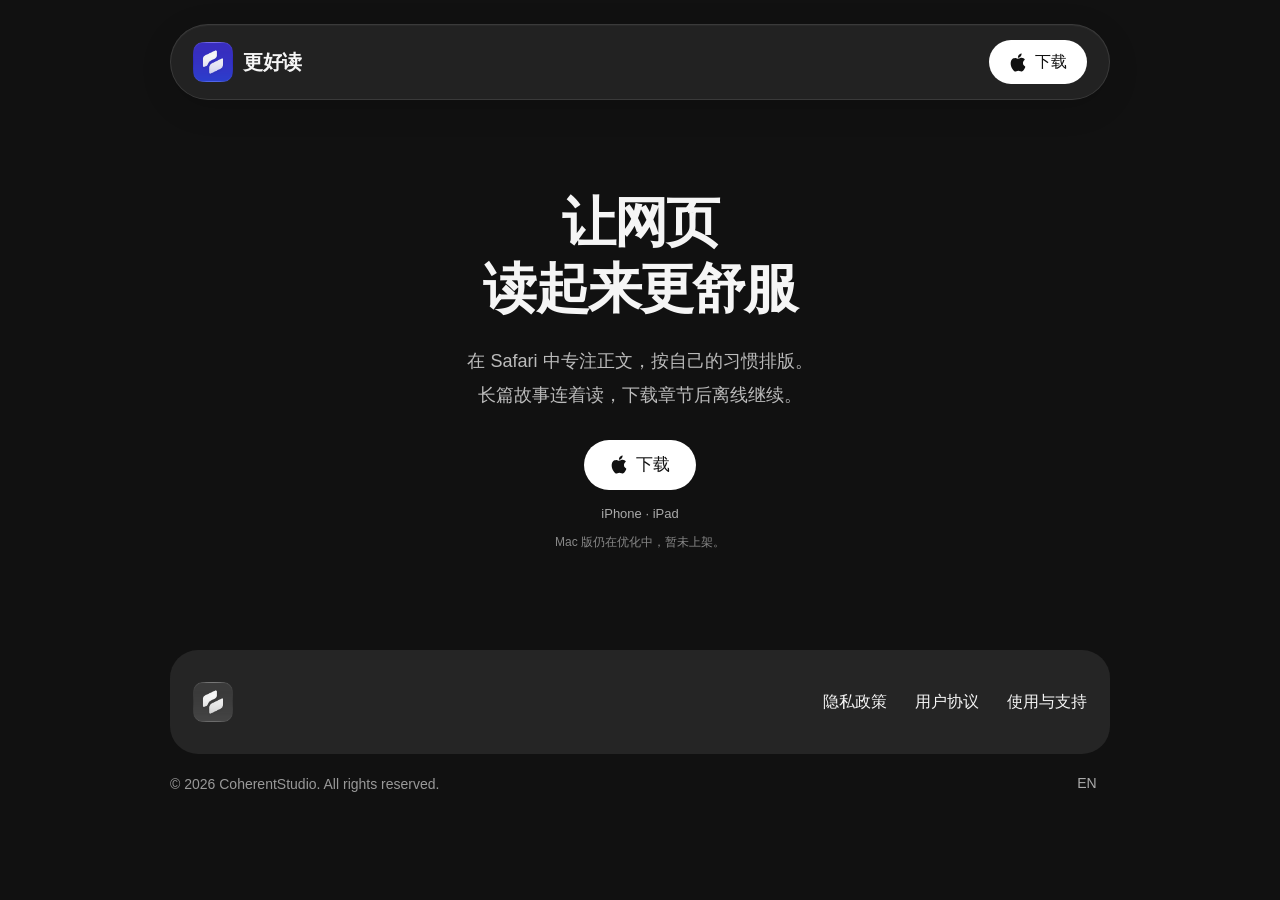
==== index.html @ 72ed2144 "Use Safari-verified purple-4 favicon without white backing" ====
<!doctype html>
<html lang="zh-CN" data-language="zh" data-title-zh="更好读 — 浏览器阅读扩展" data-title-en="Parse — Browser Reading Extension">
<head>
<meta charset="UTF-8">
<meta name="viewport" content="width=device-width, initial-scale=1, viewport-fit=cover">
<meta name="apple-itunes-app" content="app-id=6821259436">


<meta name="theme-color" content="#111111">
<meta name="color-scheme" content="dark">
<title>更好读 — 浏览器阅读扩展</title>
<meta name="description" content="让网页，读起来更舒服。在 Safari 中专注正文，自由调整字体、行距与主题，连续阅读长篇故事，下载章节后离线继续。">
<meta property="og:title" content="更好读 — 浏览器阅读扩展">
<meta property="og:description" content="让网页，读起来更舒服。现已在 App Store 上线。">
<meta property="og:type" content="website">
<meta property="og:url" content="https://horrysnake.github.io/readable/">


<link rel="stylesheet" href="style.css?v=20261019-4">
<script src="language.js?v=20261019-4" defer></script>
<link rel="icon" type="image/png" sizes="48x48" href="favicon-purple4.png">
</head>
<body class="landing">
<header class="capsule-header"><a class="brand" href="index.html"><img src="parse-icon.png" width="48" height="48" alt=""><span lang="zh">更好读</span><span lang="en">Parse</span></a><a class="download-link" href="https://apps.apple.com/us/app/%E6%9B%B4%E5%A5%BD%E8%AF%BB-%E6%B5%8F%E8%A7%88%E5%99%A8%E9%98%85%E8%AF%BB%E6%89%A9%E5%B1%95/id6821259436?l=zh-Hans-CN"><svg class="apple-mark" xmlns="http://www.w3.org/2000/svg" viewBox="0 0 16 16" fill="currentColor" aria-hidden="true" focusable="false"><path d="M11.182.008C11.148-.03 9.923.023 8.857 1.18c-1.066 1.156-.902 2.482-.878 2.516s1.52.087 2.475-1.258.762-2.391.728-2.43m3.314 11.733c-.048-.096-2.325-1.234-2.113-3.422s1.675-2.789 1.698-2.854-.597-.79-1.254-1.157a3.7 3.7 0 0 0-1.563-.434c-.108-.003-.483-.095-1.254.116-.508.139-1.653.589-1.968.607-.316.018-1.256-.522-2.267-.665-.647-.125-1.333.131-1.824.328-.49.196-1.422.754-2.074 2.237-.652 1.482-.311 3.83-.067 4.56s.625 1.924 1.273 2.796c.576.984 1.34 1.667 1.659 1.899s1.219.386 1.843.067c.502-.308 1.408-.485 1.766-.472.357.013 1.061.154 1.782.539.571.197 1.111.115 1.652-.105.541-.221 1.324-1.059 2.238-2.758q.52-1.185.473-1.282"/></svg><span lang="zh">下载</span><span lang="en">Download</span></a></header>
<main class="home-main"><section class="hero"><h1><span lang="zh">让网页<br>读起来更舒服</span><span lang="en">Make room<br>for reading</span></h1><p class="description"><span lang="zh">在 Safari 中专注正文，按自己的习惯排版。<br>长篇故事连着读，下载章节后离线继续。</span><span lang="en">A comfortable space for your words in Safari.<br>Read continuously. Take chapters offline.</span></p><a class="download-link" href="https://apps.apple.com/us/app/%E6%9B%B4%E5%A5%BD%E8%AF%BB-%E6%B5%8F%E8%A7%88%E5%99%A8%E9%98%85%E8%AF%BB%E6%89%A9%E5%B1%95/id6821259436?l=zh-Hans-CN"><svg class="apple-mark" xmlns="http://www.w3.org/2000/svg" viewBox="0 0 16 16" fill="currentColor" aria-hidden="true" focusable="false"><path d="M11.182.008C11.148-.03 9.923.023 8.857 1.18c-1.066 1.156-.902 2.482-.878 2.516s1.52.087 2.475-1.258.762-2.391.728-2.43m3.314 11.733c-.048-.096-2.325-1.234-2.113-3.422s1.675-2.789 1.698-2.854-.597-.79-1.254-1.157a3.7 3.7 0 0 0-1.563-.434c-.108-.003-.483-.095-1.254.116-.508.139-1.653.589-1.968.607-.316.018-1.256-.522-2.267-.665-.647-.125-1.333.131-1.824.328-.49.196-1.422.754-2.074 2.237-.652 1.482-.311 3.83-.067 4.56s.625 1.924 1.273 2.796c.576.984 1.34 1.667 1.659 1.899s1.219.386 1.843.067c.502-.308 1.408-.485 1.766-.472.357.013 1.061.154 1.782.539.571.197 1.111.115 1.652-.105.541-.221 1.324-1.059 2.238-2.758q.52-1.185.473-1.282"/></svg><span lang="zh">下载</span><span lang="en">Download</span></a><p class="platform">iPhone · iPad</p><p class="platform-note"><span lang="zh">Mac 版仍在优化中，暂未上架。</span><span lang="en">The Mac version is still being refined and is not yet available.</span></p></section></main>
<footer class="site-footer"><div class="footer-card"><div class="footer-top"><a class="footer-brand" href="index.html" data-brand-label aria-label="更好读"><img src="parse-icon.png" width="48" height="48" alt=""></a><button id="language" aria-label="Switch to English">EN</button></div><nav aria-label="Footer"><a href="privacy.html"><span lang="zh">隐私政策</span><span lang="en">Privacy</span></a><a href="terms.html"><span lang="zh">用户协议</span><span lang="en">Terms of Use</span></a><a href="support.html"><span lang="zh">使用与支持</span><span lang="en">Help & Support</span></a></nav></div><p class="copyright">© 2026 CoherentStudio. All rights reserved.</p></footer>
</body>
</html>
---- style.css ----
/* A quiet reading site with one persistent download capsule. */
:root { color-scheme: dark; --page:#111; --card:#252525; --ink:#f5f5f5; --muted:#aaa; --line:#3a3a3a; --shell-width:940px; --shell-gutter:24px; --shell-inset:22px; --shell-icon:40px; }
* { box-sizing:border-box; }
html { -webkit-text-size-adjust:100%; scroll-padding-top:116px; }
body { margin:0; background:var(--page); color:var(--ink); font-family:-apple-system,BlinkMacSystemFont,"Segoe UI","PingFang SC",sans-serif; line-height:1.6; -webkit-font-smoothing:antialiased; }
a { color:inherit; text-decoration:none; }
button { font:inherit; color:inherit; cursor:pointer; }
a,button { touch-action:manipulation; }
button,.download-link { -webkit-tap-highlight-color:transparent; }
span[lang="en"] { display:none; }
html[data-language="en"] span[lang="en"] { display:contents; }
html[data-language="en"] span[lang="zh"],[hidden] { display:none!important; }
a:focus-visible,button:focus-visible { outline:2px solid #fff; outline-offset:5px; }
button:active,.download-link:active { opacity:.7; }
@media(hover:hover) and (pointer:fine) { a:hover,button:hover { opacity:.78; } }
.capsule-header {
 position:fixed; z-index:20; top:max(24px,env(safe-area-inset-top)); left:50%; transform:translateX(-50%);
 width:calc(100% - 2 * var(--shell-gutter)); max-width:var(--shell-width); min-height:76px; padding:12px var(--shell-inset);
 display:flex; justify-content:space-between; align-items:center; gap:20px;
 border:1px solid #ffffff1c; border-radius:100px; background:#252525e8;
 box-shadow:inset 0 1px 1px #ffffff0b,0 8px 32px #0002;
 -webkit-backdrop-filter:blur(20px); backdrop-filter:blur(20px);
}
.brand { display:inline-flex; align-items:center; gap:10px; font-size:20px; font-weight:650; letter-spacing:-.4px; white-space:nowrap; }
.brand img { width:var(--shell-icon); height:var(--shell-icon); }
.download-link { display:inline-flex; justify-content:center; align-items:center; gap:8px; min-height:44px; padding:10px 20px; border-radius:100px; background:#fff; color:#111; font-size:16px; font-weight:550; line-height:1.2; white-space:nowrap; }
.apple-mark { display:block; flex:none; width:18px; height:21px; }
.home-main { width:100%; max-width:880px; min-height:calc(100svh - 250px); margin:0 auto; padding:168px 28px 76px; display:flex; align-items:center; justify-content:center; text-align:center; }
.hero { width:100%; }
.hero h1 { font-size:clamp(44px,4.2vw,60px); line-height:1.22; letter-spacing:-1.8px; font-weight:650; margin:0 0 24px; }
.description { max-width:600px; font-size:18px; line-height:1.85; color:#bbb; margin:0 auto 28px; }
.hero .download-link { min-height:50px; padding:12px 26px; font-size:17px; }
.platform { margin:14px 0 0; color:var(--muted); font-size:13px; }
.platform-note { margin:8px 0 0; color:#888; font-size:12px; }
.docs-layout { width:100%; max-width:760px; margin:0 auto; padding:152px 32px 36px; }
.document h1 { font-size:34px; line-height:1.3; font-weight:650; letter-spacing:-1px; margin:0 0 20px; }
.document h2 { font-size:22px; line-height:1.45; margin:38px 0 14px; }
.document p,.document li { font-size:17px; line-height:1.9; color:#ddd; margin:0 0 24px; overflow-wrap:anywhere; }
.document .meta { color:var(--muted); font-size:13px; margin-bottom:26px; }
.document a { text-decoration:underline; text-underline-offset:4px; }
.site-footer { width:calc(100% - 2 * var(--shell-gutter)); max-width:var(--shell-width); margin:0 auto; padding:0 0 calc(32px + env(safe-area-inset-bottom)); }
.footer-card { position:relative; padding:28px var(--shell-inset); border:1px solid transparent; background:var(--card); border-radius:28px; }
.footer-top { display:flex; align-items:center; justify-content:center; gap:20px; }
.footer-top #language { position:absolute; right:24px; top:24px; }
.footer-brand { display:inline-flex; }
.footer-brand img { width:var(--shell-icon); height:var(--shell-icon); }
#language { min-width:44px; min-height:44px; padding:8px; border:0; background:transparent; color:var(--muted); font-size:14px; }
.footer-card nav { display:flex; justify-content:center; align-items:center; flex-wrap:wrap; gap:12px 32px; margin-top:22px; }
.footer-card nav a { display:inline-flex; align-items:center; min-height:44px; font-size:16px; }
.copyright { margin:20px 0 0; color:#999; text-align:center; font-size:13px; }
@media(max-width:600px) {
 :root { --shell-gutter:max(12px,env(safe-area-inset-left),env(safe-area-inset-right)); --shell-inset:16px; --shell-icon:40px; }
 html { scroll-padding-top:112px; }
 .capsule-header { top:max(12px,env(safe-area-inset-top)); width:calc(100% - 2 * var(--shell-gutter)); min-height:68px; padding:8px var(--shell-inset); gap:12px; }
 .brand { gap:10px; font-size:18px; letter-spacing:-.4px; }
 .brand img { width:var(--shell-icon); height:var(--shell-icon); }
 .capsule-header .download-link { min-height:44px; padding:10px 16px; font-size:16px; gap:7px; }
 .apple-mark { width:18px; height:21px; }
 .home-main { min-height:0; padding:140px 24px 64px; }
 .hero { padding:12px 0; }
 .hero h1 { font-size:clamp(34px,9.5vw,42px); line-height:1.25; letter-spacing:-1.5px; margin-bottom:26px; }
 .description { font-size:17px; line-height:1.85; margin-bottom:30px; }
 .hero .download-link { min-height:52px; padding:12px 26px; font-size:18px; }
 .platform { font-size:12px; }
 .docs-layout { padding:132px max(28px,env(safe-area-inset-right)) 24px max(28px,env(safe-area-inset-left)); }
 .document h1 { font-size:30px; margin-bottom:18px; }
 .document h2 { font-size:22px; margin-top:32px; }
 .document p,.document li { font-size:18px; line-height:1.85; }
 .document .meta { font-size:12px; }
 .site-footer { padding-left:0; padding-right:0; }
 .footer-card { padding:30px var(--shell-inset); border-radius:32px; }
 .footer-top { justify-content:space-between; }
 .footer-top #language { position:static; }
 .footer-brand img { width:var(--shell-icon); height:var(--shell-icon); }
 .footer-card nav { flex-direction:column; align-items:flex-start; margin-top:34px; gap:10px; }
 .footer-card nav a { font-size:17px; }
 .copyright { font-size:12px; margin-top:22px; }
}
@media(prefers-reduced-transparency:reduce) { .capsule-header { background:#252525; -webkit-backdrop-filter:none; backdrop-filter:none; } }
@media(prefers-reduced-motion:reduce) { html { scroll-behavior:auto; } }

/* Desktop footer: brand on the left, document links on the right. */
@media (min-width:601px) {
 .footer-card { display:flex; align-items:center; justify-content:space-between; gap:32px; min-height:104px; padding:24px var(--shell-inset); }
 .footer-top { justify-content:flex-start; flex:none; }
 .footer-brand img { width:var(--shell-icon); height:var(--shell-icon); }
 .footer-top #language { top:calc(100% + 8px); right:0; }
 .footer-card nav { margin-top:0; margin-left:auto; justify-content:flex-end; gap:12px 28px; }
 .copyright { min-height:44px; display:flex; align-items:center; justify-content:flex-start; margin-top:8px; padding-right:54px; text-align:left; font-size:14px; }
}

/* Reuse the product artwork directly, without a CSS tile or filter. */
.brand img,.footer-brand img { display:block; background:none; border:0; border-radius:0; box-shadow:none; filter:none; }

/* Footer keeps the grayscale product artwork from the reference. */
.footer-brand img { filter:grayscale(1); }
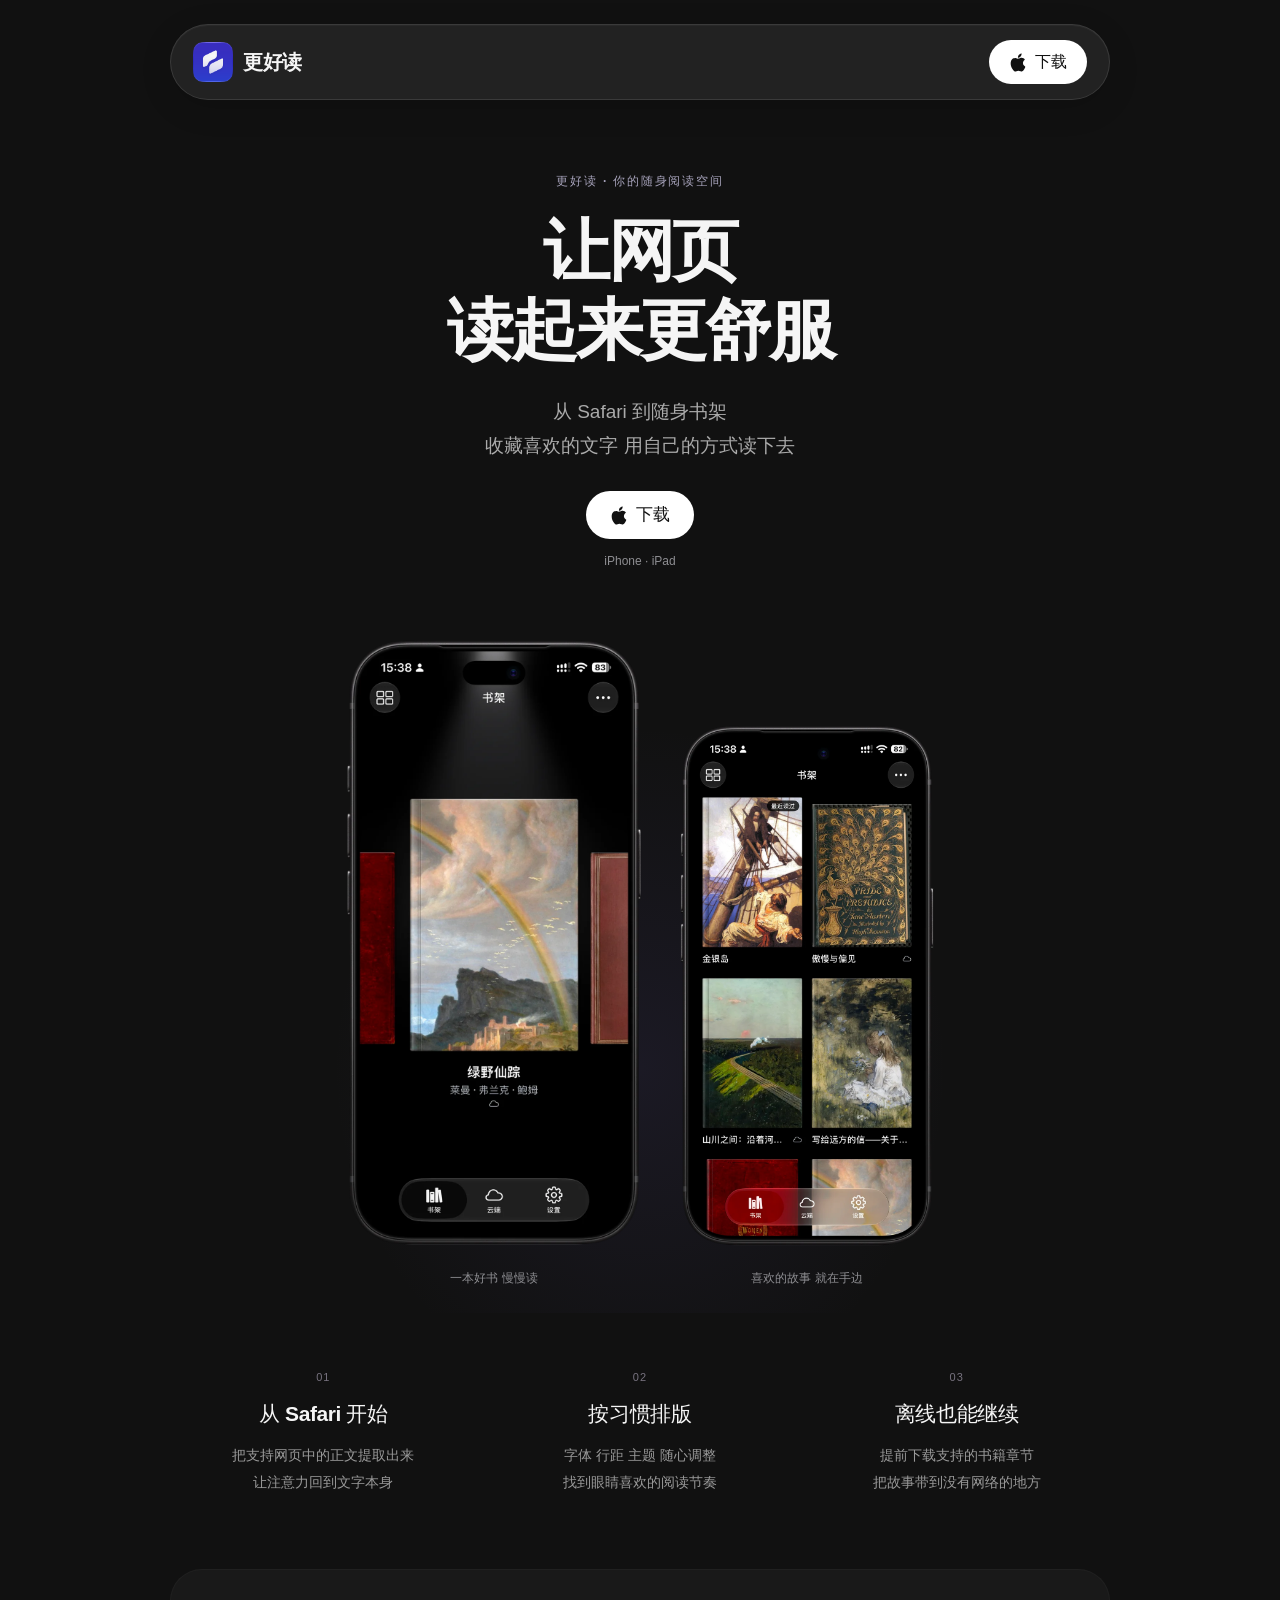
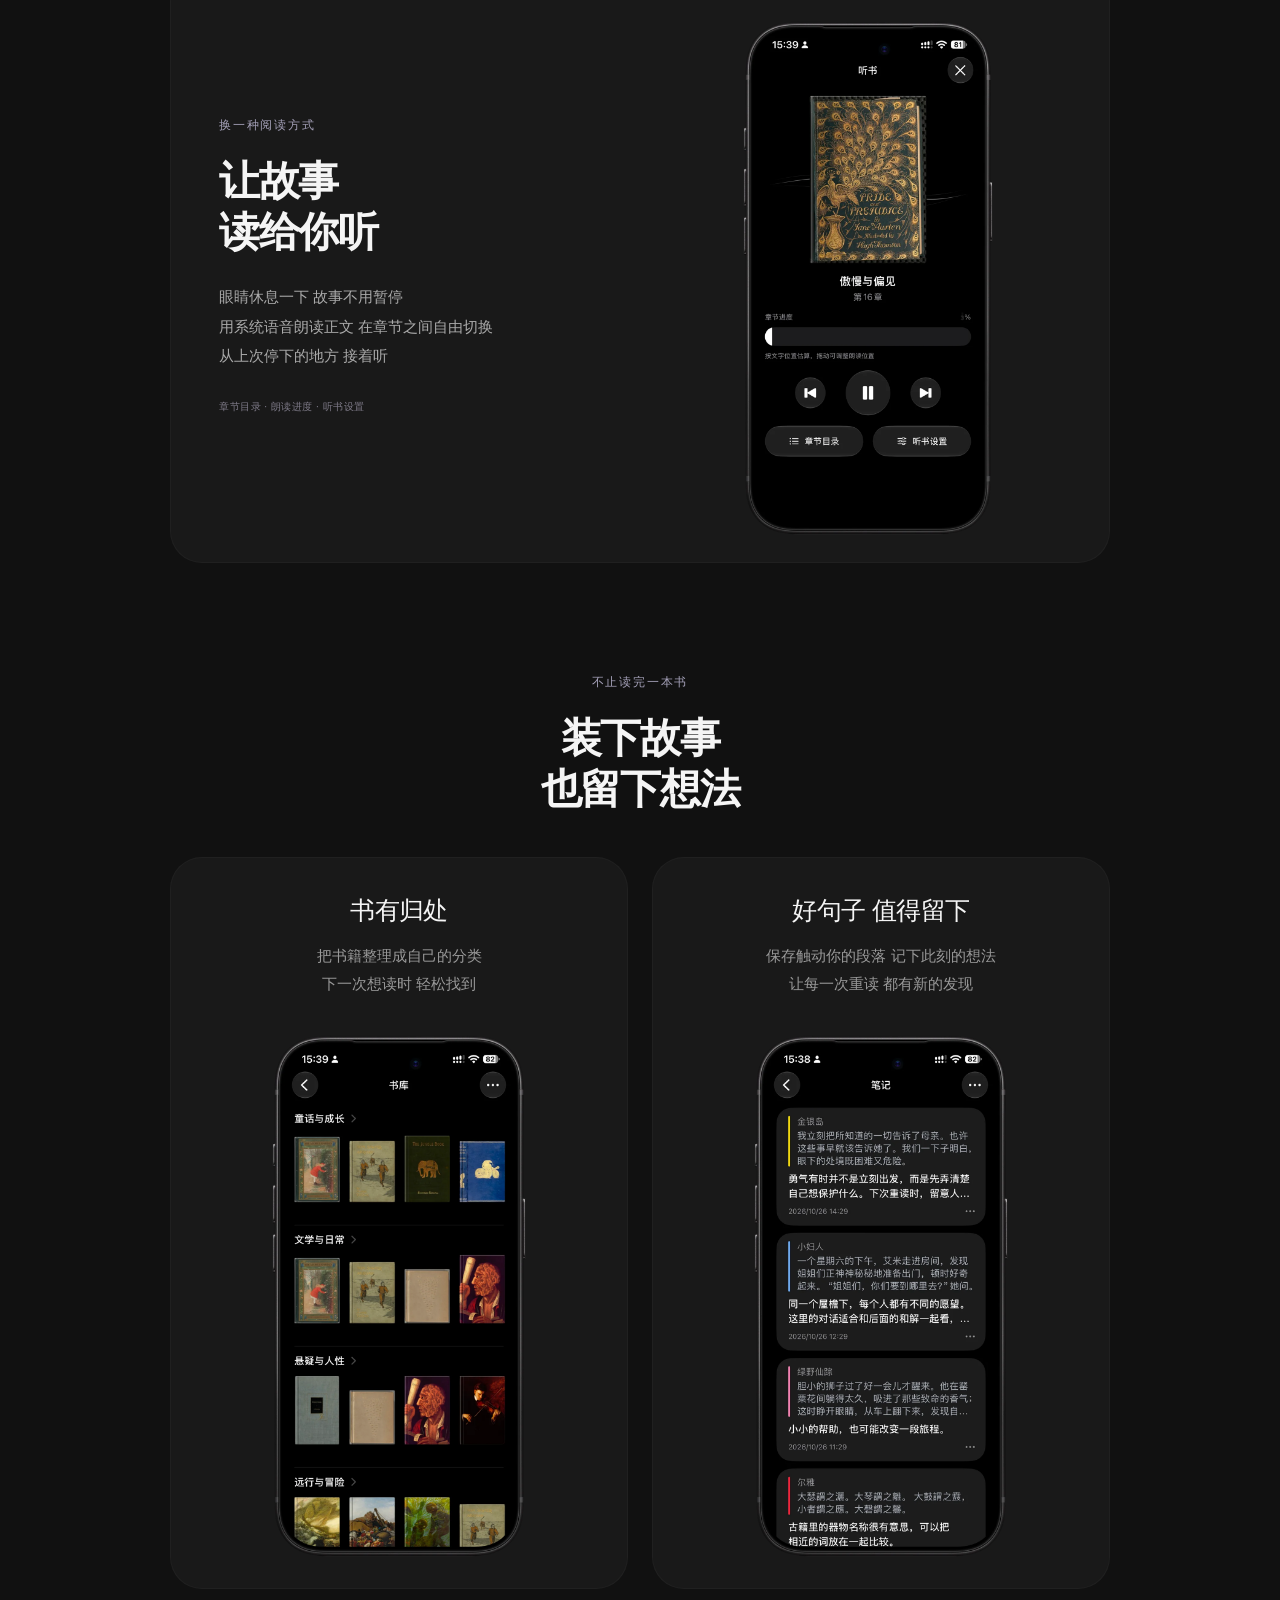
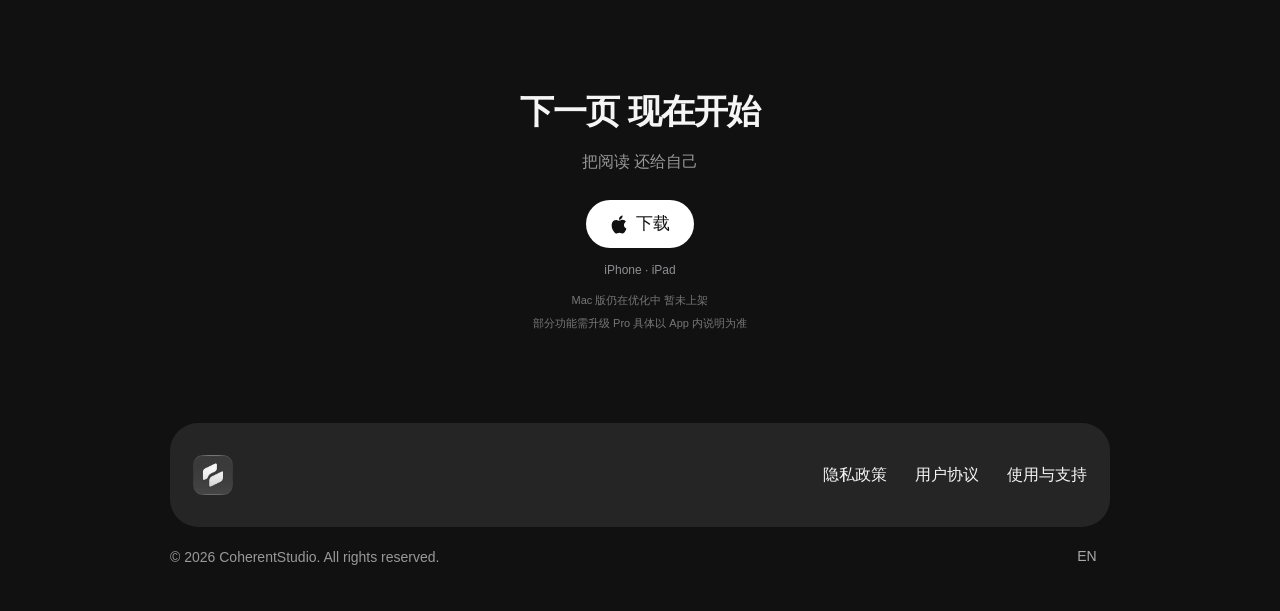
==== commit 2143c2ba: "Refine Parse homepage with product screenshots and bilingual feature sections" ====
--- a/index.html
+++ b/index.html
@@ -9,20 +9,51 @@
 <meta name="theme-color" content="#111111">
 <meta name="color-scheme" content="dark">
 <title>更好读 — 浏览器阅读扩展</title>
-<meta name="description" content="让网页，读起来更舒服。在 Safari 中专注正文，自由调整字体、行距与主题，连续阅读长篇故事，下载章节后离线继续。">
+<meta name="description" content="在 Safari 中专注正文，收藏到随身书架，离线阅读、听书、分类整理与记录笔记。更好读 Parse，让阅读更舒服。">
 <meta property="og:title" content="更好读 — 浏览器阅读扩展">
 <meta property="og:description" content="让网页，读起来更舒服。现已在 App Store 上线。">
 <meta property="og:type" content="website">
-<meta property="og:url" content="https://horrysnake.github.io/readable/">
+<meta property="og:url" content="https://parse.bycoherent.cn/">
 
 
 <link rel="stylesheet" href="style.css?v=20261019-4">
-<script src="language.js?v=20261019-4" defer></script>
-<link rel="icon" type="image/png" sizes="48x48" href="favicon-purple4.png">
+<link rel="stylesheet" href="/home.css?v=20261026-1">
+<script src="language.js?v=20261026-clean1" defer></script>
+<link rel="icon" type="image/png" sizes="48x48" href="favicon-purple4.png?v=28aab87e8b77">
+<link rel="canonical" href="https://parse.bycoherent.cn/">
 </head>
 <body class="landing">
-<header class="capsule-header"><a class="brand" href="index.html"><img src="parse-icon.png" width="48" height="48" alt=""><span lang="zh">更好读</span><span lang="en">Parse</span></a><a class="download-link" href="https://apps.apple.com/us/app/%E6%9B%B4%E5%A5%BD%E8%AF%BB-%E6%B5%8F%E8%A7%88%E5%99%A8%E9%98%85%E8%AF%BB%E6%89%A9%E5%B1%95/id6821259436?l=zh-Hans-CN"><svg class="apple-mark" xmlns="http://www.w3.org/2000/svg" viewBox="0 0 16 16" fill="currentColor" aria-hidden="true" focusable="false"><path d="M11.182.008C11.148-.03 9.923.023 8.857 1.18c-1.066 1.156-.902 2.482-.878 2.516s1.52.087 2.475-1.258.762-2.391.728-2.43m3.314 11.733c-.048-.096-2.325-1.234-2.113-3.422s1.675-2.789 1.698-2.854-.597-.79-1.254-1.157a3.7 3.7 0 0 0-1.563-.434c-.108-.003-.483-.095-1.254.116-.508.139-1.653.589-1.968.607-.316.018-1.256-.522-2.267-.665-.647-.125-1.333.131-1.824.328-.49.196-1.422.754-2.074 2.237-.652 1.482-.311 3.83-.067 4.56s.625 1.924 1.273 2.796c.576.984 1.34 1.667 1.659 1.899s1.219.386 1.843.067c.502-.308 1.408-.485 1.766-.472.357.013 1.061.154 1.782.539.571.197 1.111.115 1.652-.105.541-.221 1.324-1.059 2.238-2.758q.52-1.185.473-1.282"/></svg><span lang="zh">下载</span><span lang="en">Download</span></a></header>
-<main class="home-main"><section class="hero"><h1><span lang="zh">让网页<br>读起来更舒服</span><span lang="en">Make room<br>for reading</span></h1><p class="description"><span lang="zh">在 Safari 中专注正文，按自己的习惯排版。<br>长篇故事连着读，下载章节后离线继续。</span><span lang="en">A comfortable space for your words in Safari.<br>Read continuously. Take chapters offline.</span></p><a class="download-link" href="https://apps.apple.com/us/app/%E6%9B%B4%E5%A5%BD%E8%AF%BB-%E6%B5%8F%E8%A7%88%E5%99%A8%E9%98%85%E8%AF%BB%E6%89%A9%E5%B1%95/id6821259436?l=zh-Hans-CN"><svg class="apple-mark" xmlns="http://www.w3.org/2000/svg" viewBox="0 0 16 16" fill="currentColor" aria-hidden="true" focusable="false"><path d="M11.182.008C11.148-.03 9.923.023 8.857 1.18c-1.066 1.156-.902 2.482-.878 2.516s1.52.087 2.475-1.258.762-2.391.728-2.43m3.314 11.733c-.048-.096-2.325-1.234-2.113-3.422s1.675-2.789 1.698-2.854-.597-.79-1.254-1.157a3.7 3.7 0 0 0-1.563-.434c-.108-.003-.483-.095-1.254.116-.508.139-1.653.589-1.968.607-.316.018-1.256-.522-2.267-.665-.647-.125-1.333.131-1.824.328-.49.196-1.422.754-2.074 2.237-.652 1.482-.311 3.83-.067 4.56s.625 1.924 1.273 2.796c.576.984 1.34 1.667 1.659 1.899s1.219.386 1.843.067c.502-.308 1.408-.485 1.766-.472.357.013 1.061.154 1.782.539.571.197 1.111.115 1.652-.105.541-.221 1.324-1.059 2.238-2.758q.52-1.185.473-1.282"/></svg><span lang="zh">下载</span><span lang="en">Download</span></a><p class="platform">iPhone · iPad</p><p class="platform-note"><span lang="zh">Mac 版仍在优化中，暂未上架。</span><span lang="en">The Mac version is still being refined and is not yet available.</span></p></section></main>
-<footer class="site-footer"><div class="footer-card"><div class="footer-top"><a class="footer-brand" href="index.html" data-brand-label aria-label="更好读"><img src="parse-icon.png" width="48" height="48" alt=""></a><button id="language" aria-label="Switch to English">EN</button></div><nav aria-label="Footer"><a href="privacy.html"><span lang="zh">隐私政策</span><span lang="en">Privacy</span></a><a href="terms.html"><span lang="zh">用户协议</span><span lang="en">Terms of Use</span></a><a href="support.html"><span lang="zh">使用与支持</span><span lang="en">Help & Support</span></a></nav></div><p class="copyright">© 2026 CoherentStudio. All rights reserved.</p></footer>
+<header class="capsule-header"><a class="brand" href="./"><img src="parse-icon.png" width="48" height="48" alt=""><span lang="zh">更好读</span><span lang="en">Parse</span></a><a class="download-link" href="https://apps.apple.com/us/app/%E6%9B%B4%E5%A5%BD%E8%AF%BB-%E6%B5%8F%E8%A7%88%E5%99%A8%E9%98%85%E8%AF%BB%E6%89%A9%E5%B1%95/id6821259436?l=zh-Hans-CN"><svg class="apple-mark" xmlns="http://www.w3.org/2000/svg" viewBox="0 0 16 16" fill="currentColor" aria-hidden="true" focusable="false"><path d="M11.182.008C11.148-.03 9.923.023 8.857 1.18c-1.066 1.156-.902 2.482-.878 2.516s1.52.087 2.475-1.258.762-2.391.728-2.43m3.314 11.733c-.048-.096-2.325-1.234-2.113-3.422s1.675-2.789 1.698-2.854-.597-.79-1.254-1.157a3.7 3.7 0 0 0-1.563-.434c-.108-.003-.483-.095-1.254.116-.508.139-1.653.589-1.968.607-.316.018-1.256-.522-2.267-.665-.647-.125-1.333.131-1.824.328-.49.196-1.422.754-2.074 2.237-.652 1.482-.311 3.83-.067 4.56s.625 1.924 1.273 2.796c.576.984 1.34 1.667 1.659 1.899s1.219.386 1.843.067c.502-.308 1.408-.485 1.766-.472.357.013 1.061.154 1.782.539.571.197 1.111.115 1.652-.105.541-.221 1.324-1.059 2.238-2.758q.52-1.185.473-1.282"/></svg><span lang="zh">下载</span><span lang="en">Download</span></a></header>
+<main class="home-main product-home">
+<section class="product-hero" aria-labelledby="hero-title">
+<p class="home-eyebrow"><span lang="zh">更好读 · 你的随身阅读空间</span><span lang="en">PARSE · YOUR SPACE TO READ</span></p>
+<h1 id="hero-title"><span lang="zh">让网页<br>读起来更舒服</span><span lang="en">Make room<br>for reading</span></h1>
+<p class="hero-copy"><span lang="zh">从 Safari 到随身书架<br>收藏喜欢的文字 用自己的方式读下去</span><span lang="en">From a page in Safari to a book on your shelf.<br>Save what you love. Read it your way.</span></p>
+<a class="download-link" href="https://apps.apple.com/us/app/%E6%9B%B4%E5%A5%BD%E8%AF%BB-%E6%B5%8F%E8%A7%88%E5%99%A8%E9%98%85%E8%AF%BB%E6%89%A9%E5%B1%95/id6821259436?l=zh-Hans-CN"><svg class="apple-mark" xmlns="http://www.w3.org/2000/svg" viewBox="0 0 16 16" fill="currentColor" aria-hidden="true" focusable="false"><path d="M11.182.008C11.148-.03 9.923.023 8.857 1.18c-1.066 1.156-.902 2.482-.878 2.516s1.52.087 2.475-1.258.762-2.391.728-2.43m3.314 11.733c-.048-.096-2.325-1.234-2.113-3.422s1.675-2.789 1.698-2.854-.597-.79-1.254-1.157a3.7 3.7 0 0 0-1.563-.434c-.108-.003-.483-.095-1.254.116-.508.139-1.653.589-1.968.607-.316.018-1.256-.522-2.267-.665-.647-.125-1.333.131-1.824.328-.49.196-1.422.754-2.074 2.237-.652 1.482-.311 3.83-.067 4.56s.625 1.924 1.273 2.796c.576.984 1.34 1.667 1.659 1.899s1.219.386 1.843.067c.502-.308 1.408-.485 1.766-.472.357.013 1.061.154 1.782.539.571.197 1.111.115 1.652-.105.541-.221 1.324-1.059 2.238-2.758q.52-1.185.473-1.282"/></svg><span lang="zh">下载</span><span lang="en">Download</span></a>
+<p class="home-availability">iPhone · iPad</p>
+<div class="hero-screens" role="group" aria-label="Parse bookshelf views">
+<figure class="screen-focus"><img class="" src="/bookshelf-focus.webp" width="840" height="1718" alt="Parse bookshelf showing an individual book cover" fetchpriority="high" decoding="async"><figcaption><span lang="zh">一本好书 慢慢读</span><span lang="en">One good book. All your attention.</span></figcaption></figure>
+<figure class="screen-grid"><img class="" src="/bookshelf-grid.webp" width="840" height="1718" alt="Parse bookshelf in grid view" fetchpriority="high" decoding="async"><figcaption><span lang="zh">喜欢的故事 就在手边</span><span lang="en">Your next story, always close.</span></figcaption></figure>
+</div>
+</section>
+<section class="reading-basics" aria-label="Reading features">
+<div><p class="feature-index">01</p><h2><span lang="zh">从 Safari 开始</span><span lang="en">Start in Safari</span></h2><p><span lang="zh">把支持网页中的正文提取出来<br>让注意力回到文字本身</span><span lang="en">Bring the text from supported pages into focus.<br>Give the words your full attention.</span></p></div>
+<div><p class="feature-index">02</p><h2><span lang="zh">按习惯排版</span><span lang="en">Make it yours</span></h2><p><span lang="zh">字体 行距 主题 随心调整<br>找到眼睛喜欢的阅读节奏</span><span lang="en">Choose your font, spacing and theme.<br>Settle into a rhythm that feels right.</span></p></div>
+<div><p class="feature-index">03</p><h2><span lang="zh">离线也能继续</span><span lang="en">Keep reading offline</span></h2><p><span lang="zh">提前下载支持的书籍章节<br>把故事带到没有网络的地方</span><span lang="en">Download supported chapters ahead of time.<br>Take the story beyond your connection.</span></p></div>
+</section>
+<section class="listening-feature" aria-labelledby="listening-title">
+<div class="listening-copy"><p class="home-eyebrow"><span lang="zh">换一种阅读方式</span><span lang="en">A DIFFERENT WAY TO READ</span></p><h2 id="listening-title"><span lang="zh">让故事<br>读给你听</span><span lang="en">Let the story<br>come to you</span></h2><p><span lang="zh">眼睛休息一下 故事不用暂停<br>用系统语音朗读正文 在章节之间自由切换<br>从上次停下的地方 接着听</span><span lang="en">Rest your eyes without leaving the story.<br>Listen with system voices, move between chapters,<br>and pick up where you left off.</span></p><p class="feature-detail"><span lang="zh">章节目录 · 朗读进度 · 听书设置</span><span lang="en">CHAPTERS · PLAYBACK POSITION · VOICE SETTINGS</span></p></div>
+<div class="listening-screen"><img class="" src="/listening.webp" width="840" height="1718" alt="Parse listening view with chapter progress and playback controls" loading="lazy" decoding="async"></div>
+</section>
+<section class="library-features" aria-labelledby="library-title">
+<div class="section-heading"><p class="home-eyebrow"><span lang="zh">不止读完一本书</span><span lang="en">MORE THAN THE LAST PAGE</span></p><h2 id="library-title"><span lang="zh">装下故事<br>也留下想法</span><span lang="en">A home for stories<br>and the thoughts they leave</span></h2></div>
+<div class="feature-pair">
+<article class="showcase-card"><div class="showcase-copy"><h3><span lang="zh">书有归处</span><span lang="en">A place for every book</span></h3><p><span lang="zh">把书籍整理成自己的分类<br>下一次想读时 轻松找到</span><span lang="en">Organize your books into personal collections.<br>Find the right one when the moment comes.</span></p></div><img class="" src="/collections.webp" width="840" height="1718" alt="Parse library with categorized book collections" loading="lazy" decoding="async"></article>
+<article class="showcase-card"><div class="showcase-copy"><h3><span lang="zh">好句子 值得留下</span><span lang="en">Keep what stays with you</span></h3><p><span lang="zh">保存触动你的段落 记下此刻的想法<br>让每一次重读 都有新的发现</span><span lang="en">Save meaningful passages and add your thoughts.<br>Find something new each time you return.</span></p></div><img class="" src="/notes.webp" width="840" height="1718" alt="Parse reading notes with saved passages and personal annotations" loading="lazy" decoding="async"></article>
+</div>
+</section>
+<section class="home-closing" aria-labelledby="closing-title"><h2 id="closing-title"><span lang="zh">下一页 现在开始</span><span lang="en">Your next page starts here</span></h2><p><span lang="zh">把阅读 还给自己</span><span lang="en">Make a little room for a good read.</span></p><a class="download-link" href="https://apps.apple.com/us/app/%E6%9B%B4%E5%A5%BD%E8%AF%BB-%E6%B5%8F%E8%A7%88%E5%99%A8%E9%98%85%E8%AF%BB%E6%89%A9%E5%B1%95/id6821259436?l=zh-Hans-CN"><svg class="apple-mark" xmlns="http://www.w3.org/2000/svg" viewBox="0 0 16 16" fill="currentColor" aria-hidden="true" focusable="false"><path d="M11.182.008C11.148-.03 9.923.023 8.857 1.18c-1.066 1.156-.902 2.482-.878 2.516s1.52.087 2.475-1.258.762-2.391.728-2.43m3.314 11.733c-.048-.096-2.325-1.234-2.113-3.422s1.675-2.789 1.698-2.854-.597-.79-1.254-1.157a3.7 3.7 0 0 0-1.563-.434c-.108-.003-.483-.095-1.254.116-.508.139-1.653.589-1.968.607-.316.018-1.256-.522-2.267-.665-.647-.125-1.333.131-1.824.328-.49.196-1.422.754-2.074 2.237-.652 1.482-.311 3.83-.067 4.56s.625 1.924 1.273 2.796c.576.984 1.34 1.667 1.659 1.899s1.219.386 1.843.067c.502-.308 1.408-.485 1.766-.472.357.013 1.061.154 1.782.539.571.197 1.111.115 1.652-.105.541-.221 1.324-1.059 2.238-2.758q.52-1.185.473-1.282"/></svg><span lang="zh">下载</span><span lang="en">Download</span></a><p class="home-availability">iPhone · iPad</p><p class="home-release-note"><span lang="zh">Mac 版仍在优化中 暂未上架</span><span lang="en">The Mac version is still being refined and is not yet available.</span></p><p class="home-feature-note"><span lang="zh">部分功能需升级 Pro 具体以 App 内说明为准</span><span lang="en">Some features require Pro. See the app for details.</span></p></section>
+</main>
+<footer class="site-footer"><div class="footer-card"><div class="footer-top"><a class="footer-brand" href="./" data-brand-label aria-label="更好读"><img src="parse-icon.png" width="48" height="48" alt=""></a><button id="language" aria-label="Switch to English">EN</button></div><nav aria-label="Footer"><a href="/privacy"><span lang="zh">隐私政策</span><span lang="en">Privacy</span></a><a href="/terms"><span lang="zh">用户协议</span><span lang="en">Terms of Use</span></a><a href="/support"><span lang="zh">使用与支持</span><span lang="en">Help & Support</span></a></nav></div><p class="copyright">© 2026 CoherentStudio. All rights reserved.</p></footer>
 </body>
 </html>
--- a/home.css
+++ b/home.css
@@ -0,0 +1,80 @@
+/* Homepage body only. Shared navigation, footer and document styles remain unchanged. */
+.product-home { display:block; width:calc(100% - 2 * var(--shell-gutter)); max-width:var(--shell-width); min-height:0; padding:172px 0 0; margin:0 auto; text-align:center; }
+.product-home figure { margin:0; }
+.product-home img { display:block; max-width:100%; height:auto; }
+.home-eyebrow { color:#a6a2ba; font-size:12px; line-height:1.5; font-weight:550; letter-spacing:1.8px; margin:0 0 22px; }
+.product-hero h1 { font-size:clamp(44px,5.2vw,70px); font-weight:650; letter-spacing:-2.5px; line-height:1.18; margin:0; }
+.hero-copy { color:#aaa; font-size:19px; line-height:1.8; margin:26px auto 28px; max-width:620px; }
+.product-home .download-link { min-height:48px; padding:12px 24px; font-size:17px; }
+.home-availability { color:#8e8e92; font-size:12px; margin:13px 0 0; }
+.hero-screens { position:relative; isolation:isolate; display:flex; align-items:flex-end; justify-content:center; gap:34px; max-width:660px; margin:64px auto 0; padding:0 12px; }
+.hero-screens::before { content:""; position:absolute; z-index:-1; inset:10% 0 -4%; background:radial-gradient(ellipse at 50% 60%,#6153aa20,transparent 66%); pointer-events:none; }
+.screen-focus { width:300px; flex:0 1 300px; }
+.screen-grid { width:258px; flex:0 1 258px; }
+.hero-screens figcaption { color:#8e8e92; font-size:12px; line-height:1.5; margin:20px -10px 0; }
+.reading-basics { display:grid; grid-template-columns:repeat(3,minmax(0,1fr)); gap:30px; padding:66px 10px 74px; margin-top:16px; }
+.reading-basics > div { min-width:0; }
+.feature-index { font-size:11px; letter-spacing:1px; color:#77727f; margin:0 0 12px; }
+.reading-basics h2 { font-size:21px; line-height:1.4; font-weight:550; letter-spacing:-.4px; margin:0 0 14px; }
+.reading-basics div > p:last-child { font-size:14px; color:#999; line-height:1.9; margin:0; }
+.listening-feature { display:grid; grid-template-columns:1.1fr 1fr; align-items:center; gap:32px; background:#191919; border:1px solid #ffffff08; border-radius:32px; padding:48px 48px 0; overflow:hidden; text-align:left; }
+.listening-copy { padding-bottom:48px; }
+.listening-copy h2,.section-heading h2 { font-size:clamp(32px,3.2vw,44px); line-height:1.25; letter-spacing:-1.3px; font-weight:600; margin:0 0 24px; }
+.listening-copy > p:not(.home-eyebrow):not(.feature-detail) { color:#aaa; font-size:15px; line-height:1.95; margin:0; }
+.listening-copy .feature-detail { color:#7f7b89; font-size:10px; line-height:1.8; letter-spacing:.5px; margin:28px 0 0; }
+.listening-screen { width:254px; max-width:100%; margin:0 auto; padding-bottom:24px; }
+.library-features { margin-top:110px; }
+.section-heading { margin:0 auto 42px; max-width:720px; }
+.section-heading h2 { margin-bottom:0; }
+.feature-pair { display:grid; grid-template-columns:repeat(2,minmax(0,1fr)); gap:24px; }
+.showcase-card { background:#191919; border:1px solid #ffffff08; border-radius:32px; padding:36px 24px 28px; min-width:0; }
+.showcase-copy h3 { margin:0 0 14px; font-size:25px; line-height:1.35; font-weight:550; letter-spacing:-.6px; }
+.showcase-copy p { color:#999; font-size:15px; line-height:1.9; margin:0; min-height:58px; }
+.showcase-card img { width:258px; margin:32px auto 0; }
+.home-closing { padding:100px 20px 90px; }
+.home-closing h2 { margin:0 0 16px; font-size:34px; line-height:1.3; letter-spacing:-1px; font-weight:600; }
+.home-closing > p:first-of-type { color:#999; font-size:16px; margin:0 0 26px; }
+.home-release-note,.home-feature-note { color:#777; font-size:11px; line-height:1.7; margin:10px 0 0; }
+.home-feature-note { margin-top:5px; }
+@media(min-width:601px) and (max-width:800px) {
+ .listening-feature { padding:36px 26px 0; gap:16px; }
+ .listening-screen { width:220px; }
+ .listening-copy > p:not(.home-eyebrow):not(.feature-detail) { font-size:14px; }
+ .reading-basics { gap:16px; }
+ .reading-basics div > p:last-child { font-size:13px; }
+}
+@media(max-width:600px) {
+ .product-home { padding:132px 0 0; }
+ .home-eyebrow { font-size:10px; letter-spacing:1.3px; margin-bottom:20px; }
+ .product-hero { padding:0; }
+ .product-hero h1 { font-size:clamp(36px,10.6vw,48px); letter-spacing:-1.6px; }
+ .hero-copy { font-size:15px; line-height:1.9; margin:22px 12px 26px; }
+ .product-home .download-link { font-size:17px; min-height:48px; }
+ .hero-screens { gap:12px; padding:0 4px; margin-top:44px; }
+ .screen-focus { flex:1.1 1 0; width:54%; min-width:0; }
+ .screen-grid { flex:1 1 0; width:46%; min-width:0; }
+ .hero-screens figcaption { font-size:10px; margin:14px 0 0; }
+ .reading-basics { grid-template-columns:1fr; gap:0; padding:30px 16px 46px; margin-top:10px; }
+ .reading-basics > div { padding:23px 0; border-bottom:1px solid #ffffff0b; }
+ .reading-basics > div:last-child { border:0; }
+ .feature-index { margin-bottom:7px; font-size:10px; }
+ .reading-basics h2 { font-size:21px; margin-bottom:9px; }
+ .reading-basics div > p:last-child { font-size:14px; line-height:1.8; }
+ .listening-feature { grid-template-columns:1fr; gap:32px; padding:36px 24px 24px; border-radius:28px; text-align:center; }
+ .listening-copy { padding:0; }
+ .listening-copy h2,.section-heading h2 { font-size:32px; letter-spacing:-1px; margin-bottom:20px; }
+ .listening-copy > p:not(.home-eyebrow):not(.feature-detail) { font-size:14px; line-height:1.9; }
+ .listening-copy .feature-detail { font-size:9px; margin-top:20px; }
+ .listening-screen { width:236px; padding:0; }
+ .library-features { margin-top:68px; }
+ .section-heading { padding:0 16px; margin-bottom:28px; }
+ .section-heading h2 { font-size:30px; margin:0; }
+ .feature-pair { grid-template-columns:1fr; gap:20px; }
+ .showcase-card { padding:32px 20px 24px; border-radius:28px; }
+ .showcase-copy h3 { font-size:24px; }
+ .showcase-copy p { font-size:14px; min-height:0; }
+ .showcase-card img { width:236px; margin-top:28px; }
+ .home-closing { padding:66px 10px 64px; }
+ .home-closing h2 { font-size:28px; }
+ .home-closing > p:first-of-type { font-size:15px; }
+}
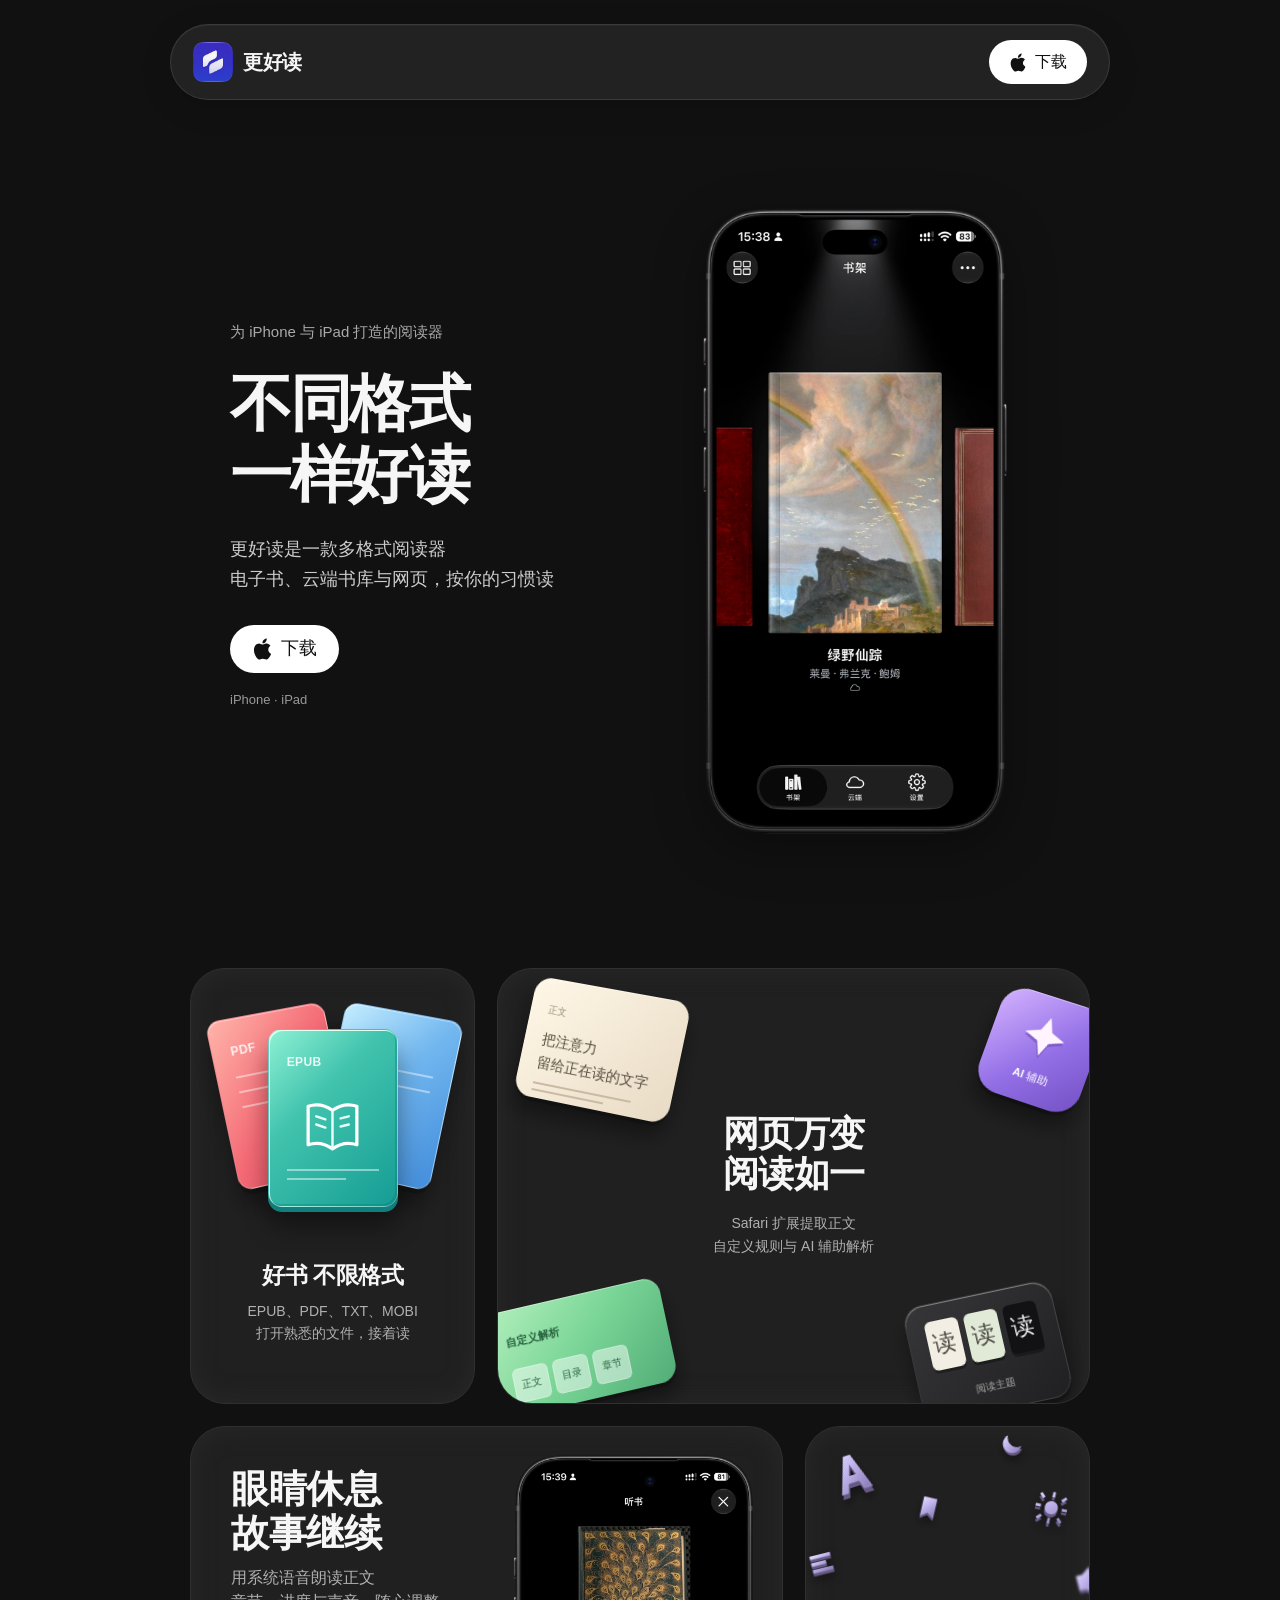
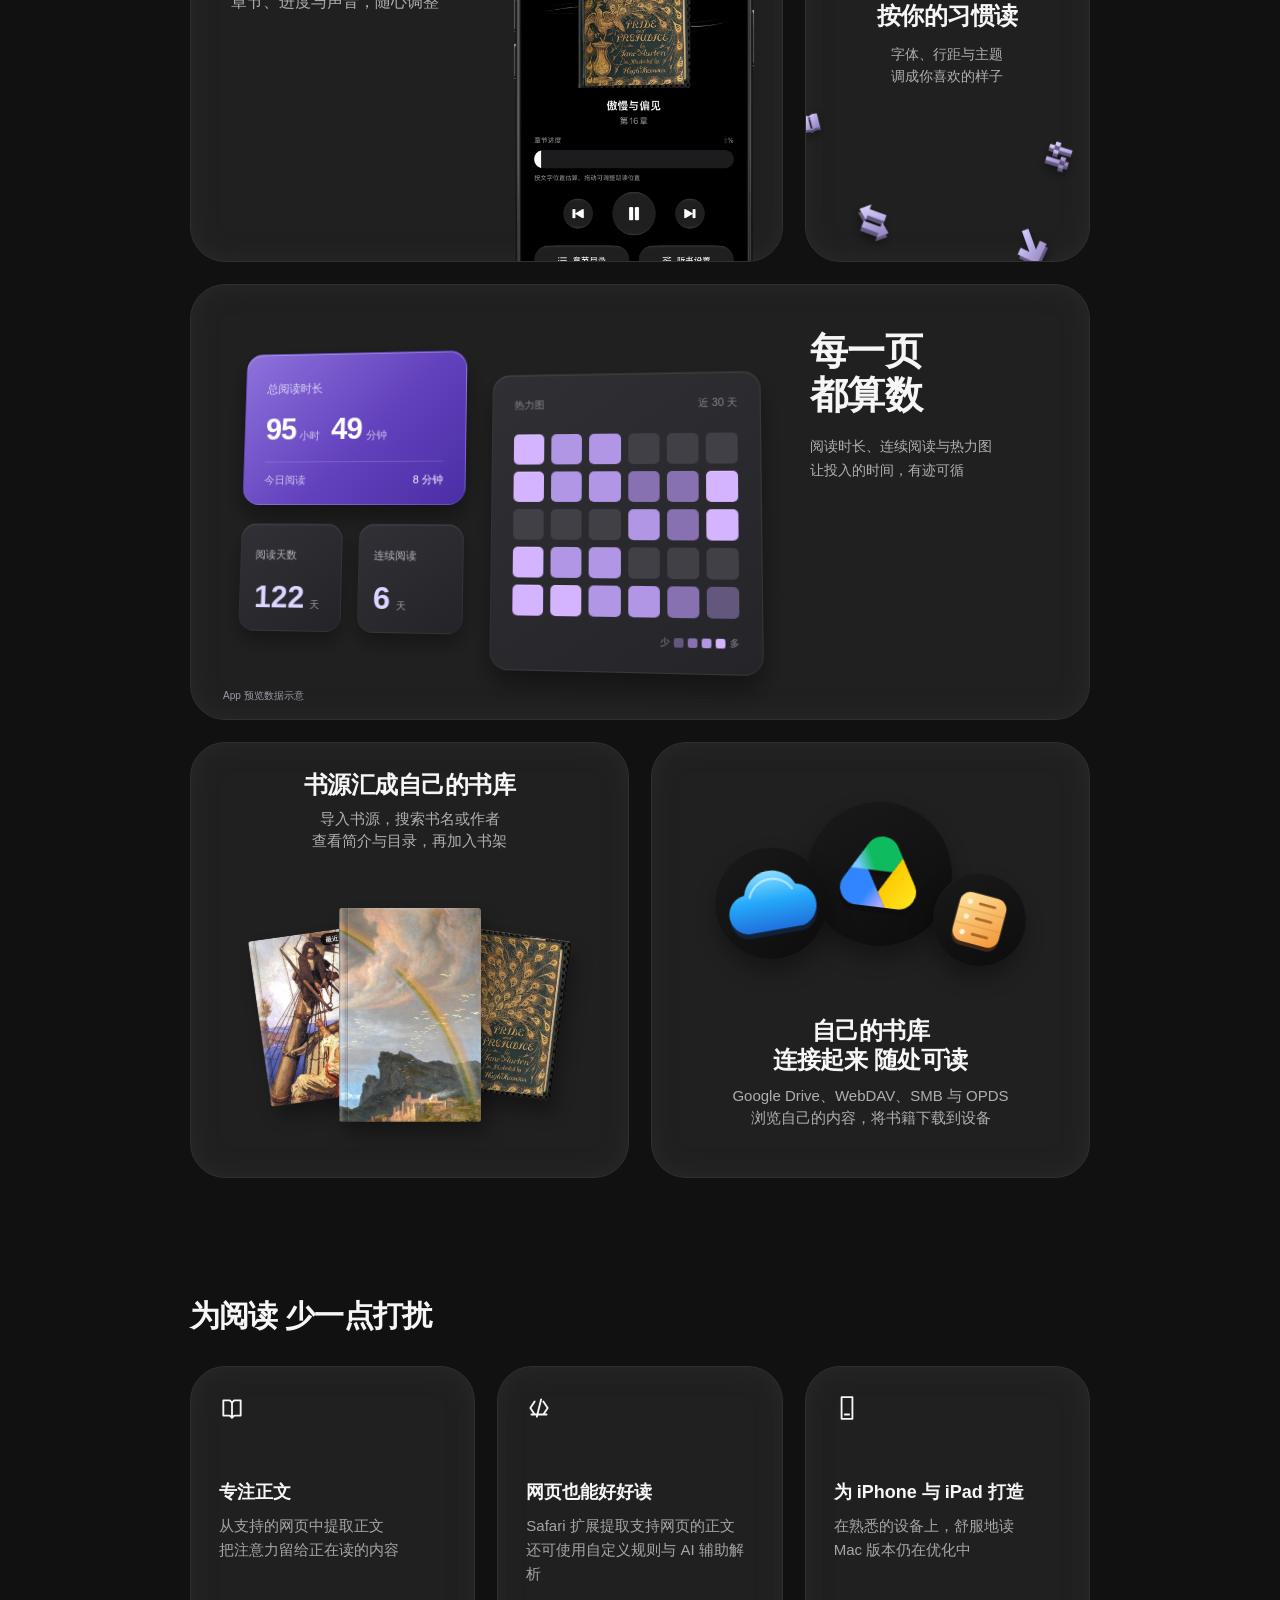
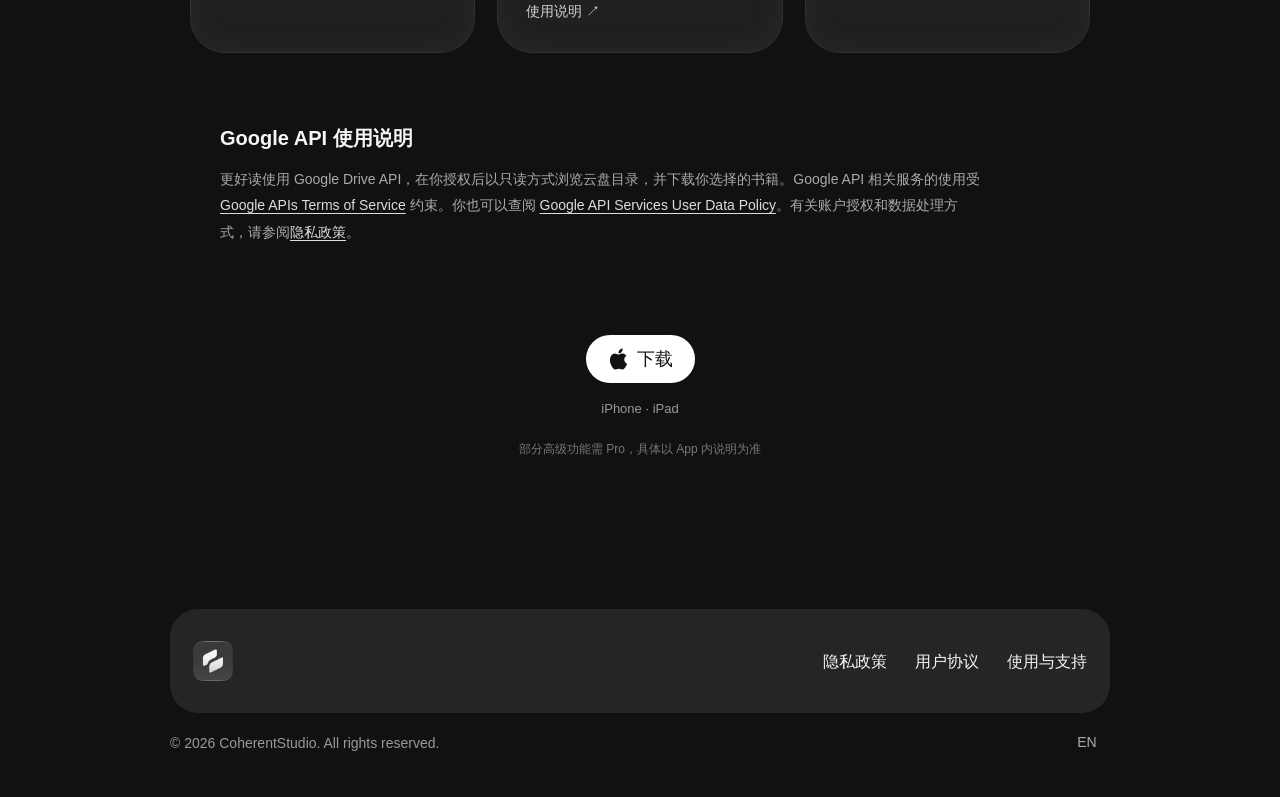
==== commit 15022668: "Add files via upload" ====
--- a/index.html
+++ b/index.html
@@ -1,5 +1,5 @@
 <!doctype html>
-<html lang="zh-CN" data-language="zh" data-title-zh="更好读 — 浏览器阅读扩展" data-title-en="Parse — Browser Reading Extension">
+<html lang="zh-CN" data-language="zh" data-title-zh="更好读 · 首页预览" data-title-en="Parse · Homepage preview">
 <head>
 <meta charset="UTF-8">
 <meta name="viewport" content="width=device-width, initial-scale=1, viewport-fit=cover">
@@ -8,52 +8,23 @@
 
 <meta name="theme-color" content="#111111">
 <meta name="color-scheme" content="dark">
-<title>更好读 — 浏览器阅读扩展</title>
-<meta name="description" content="在 Safari 中专注正文，收藏到随身书架，离线阅读、听书、分类整理与记录笔记。更好读 Parse，让阅读更舒服。">
-<meta property="og:title" content="更好读 — 浏览器阅读扩展">
-<meta property="og:description" content="让网页，读起来更舒服。现已在 App Store 上线。">
+<title>更好读 — 多格式阅读器</title>
+<meta name="description" content="更好读 Parse 是适用于 iPhone 和 iPad 的多格式阅读器，支持 EPUB、PDF、TXT、MOBI 等格式，连接云端书库，阅读网页、听书与记录笔记。">
+<meta property="og:title" content="更好读 — 多格式阅读器">
+<meta property="og:description" content="不同格式，一样好读。更好读 Parse 多格式阅读器，现已在 App Store 上线。">
 <meta property="og:type" content="website">
 <meta property="og:url" content="https://parse.bycoherent.cn/">
 
 
 <link rel="stylesheet" href="style.css?v=20261019-4">
-<link rel="stylesheet" href="/home.css?v=20261026-1">
+
 <script src="language.js?v=20261026-clean1" defer></script>
 <link rel="icon" type="image/png" sizes="48x48" href="favicon-purple4.png?v=28aab87e8b77">
 <link rel="canonical" href="https://parse.bycoherent.cn/">
-</head>
+
+<link rel="stylesheet" href="/home.css?v=20261027-card-detail2"></head>
 <body class="landing">
 <header class="capsule-header"><a class="brand" href="./"><img src="parse-icon.png" width="48" height="48" alt=""><span lang="zh">更好读</span><span lang="en">Parse</span></a><a class="download-link" href="https://apps.apple.com/us/app/%E6%9B%B4%E5%A5%BD%E8%AF%BB-%E6%B5%8F%E8%A7%88%E5%99%A8%E9%98%85%E8%AF%BB%E6%89%A9%E5%B1%95/id6821259436?l=zh-Hans-CN"><svg class="apple-mark" xmlns="http://www.w3.org/2000/svg" viewBox="0 0 16 16" fill="currentColor" aria-hidden="true" focusable="false"><path d="M11.182.008C11.148-.03 9.923.023 8.857 1.18c-1.066 1.156-.902 2.482-.878 2.516s1.52.087 2.475-1.258.762-2.391.728-2.43m3.314 11.733c-.048-.096-2.325-1.234-2.113-3.422s1.675-2.789 1.698-2.854-.597-.79-1.254-1.157a3.7 3.7 0 0 0-1.563-.434c-.108-.003-.483-.095-1.254.116-.508.139-1.653.589-1.968.607-.316.018-1.256-.522-2.267-.665-.647-.125-1.333.131-1.824.328-.49.196-1.422.754-2.074 2.237-.652 1.482-.311 3.83-.067 4.56s.625 1.924 1.273 2.796c.576.984 1.34 1.667 1.659 1.899s1.219.386 1.843.067c.502-.308 1.408-.485 1.766-.472.357.013 1.061.154 1.782.539.571.197 1.111.115 1.652-.105.541-.221 1.324-1.059 2.238-2.758q.52-1.185.473-1.282"/></svg><span lang="zh">下载</span><span lang="en">Download</span></a></header>
-<main class="home-main product-home">
-<section class="product-hero" aria-labelledby="hero-title">
-<p class="home-eyebrow"><span lang="zh">更好读 · 你的随身阅读空间</span><span lang="en">PARSE · YOUR SPACE TO READ</span></p>
-<h1 id="hero-title"><span lang="zh">让网页<br>读起来更舒服</span><span lang="en">Make room<br>for reading</span></h1>
-<p class="hero-copy"><span lang="zh">从 Safari 到随身书架<br>收藏喜欢的文字 用自己的方式读下去</span><span lang="en">From a page in Safari to a book on your shelf.<br>Save what you love. Read it your way.</span></p>
-<a class="download-link" href="https://apps.apple.com/us/app/%E6%9B%B4%E5%A5%BD%E8%AF%BB-%E6%B5%8F%E8%A7%88%E5%99%A8%E9%98%85%E8%AF%BB%E6%89%A9%E5%B1%95/id6821259436?l=zh-Hans-CN"><svg class="apple-mark" xmlns="http://www.w3.org/2000/svg" viewBox="0 0 16 16" fill="currentColor" aria-hidden="true" focusable="false"><path d="M11.182.008C11.148-.03 9.923.023 8.857 1.18c-1.066 1.156-.902 2.482-.878 2.516s1.52.087 2.475-1.258.762-2.391.728-2.43m3.314 11.733c-.048-.096-2.325-1.234-2.113-3.422s1.675-2.789 1.698-2.854-.597-.79-1.254-1.157a3.7 3.7 0 0 0-1.563-.434c-.108-.003-.483-.095-1.254.116-.508.139-1.653.589-1.968.607-.316.018-1.256-.522-2.267-.665-.647-.125-1.333.131-1.824.328-.49.196-1.422.754-2.074 2.237-.652 1.482-.311 3.83-.067 4.56s.625 1.924 1.273 2.796c.576.984 1.34 1.667 1.659 1.899s1.219.386 1.843.067c.502-.308 1.408-.485 1.766-.472.357.013 1.061.154 1.782.539.571.197 1.111.115 1.652-.105.541-.221 1.324-1.059 2.238-2.758q.52-1.185.473-1.282"/></svg><span lang="zh">下载</span><span lang="en">Download</span></a>
-<p class="home-availability">iPhone · iPad</p>
-<div class="hero-screens" role="group" aria-label="Parse bookshelf views">
-<figure class="screen-focus"><img class="" src="/bookshelf-focus.webp" width="840" height="1718" alt="Parse bookshelf showing an individual book cover" fetchpriority="high" decoding="async"><figcaption><span lang="zh">一本好书 慢慢读</span><span lang="en">One good book. All your attention.</span></figcaption></figure>
-<figure class="screen-grid"><img class="" src="/bookshelf-grid.webp" width="840" height="1718" alt="Parse bookshelf in grid view" fetchpriority="high" decoding="async"><figcaption><span lang="zh">喜欢的故事 就在手边</span><span lang="en">Your next story, always close.</span></figcaption></figure>
-</div>
-</section>
-<section class="reading-basics" aria-label="Reading features">
-<div><p class="feature-index">01</p><h2><span lang="zh">从 Safari 开始</span><span lang="en">Start in Safari</span></h2><p><span lang="zh">把支持网页中的正文提取出来<br>让注意力回到文字本身</span><span lang="en">Bring the text from supported pages into focus.<br>Give the words your full attention.</span></p></div>
-<div><p class="feature-index">02</p><h2><span lang="zh">按习惯排版</span><span lang="en">Make it yours</span></h2><p><span lang="zh">字体 行距 主题 随心调整<br>找到眼睛喜欢的阅读节奏</span><span lang="en">Choose your font, spacing and theme.<br>Settle into a rhythm that feels right.</span></p></div>
-<div><p class="feature-index">03</p><h2><span lang="zh">离线也能继续</span><span lang="en">Keep reading offline</span></h2><p><span lang="zh">提前下载支持的书籍章节<br>把故事带到没有网络的地方</span><span lang="en">Download supported chapters ahead of time.<br>Take the story beyond your connection.</span></p></div>
-</section>
-<section class="listening-feature" aria-labelledby="listening-title">
-<div class="listening-copy"><p class="home-eyebrow"><span lang="zh">换一种阅读方式</span><span lang="en">A DIFFERENT WAY TO READ</span></p><h2 id="listening-title"><span lang="zh">让故事<br>读给你听</span><span lang="en">Let the story<br>come to you</span></h2><p><span lang="zh">眼睛休息一下 故事不用暂停<br>用系统语音朗读正文 在章节之间自由切换<br>从上次停下的地方 接着听</span><span lang="en">Rest your eyes without leaving the story.<br>Listen with system voices, move between chapters,<br>and pick up where you left off.</span></p><p class="feature-detail"><span lang="zh">章节目录 · 朗读进度 · 听书设置</span><span lang="en">CHAPTERS · PLAYBACK POSITION · VOICE SETTINGS</span></p></div>
-<div class="listening-screen"><img class="" src="/listening.webp" width="840" height="1718" alt="Parse listening view with chapter progress and playback controls" loading="lazy" decoding="async"></div>
-</section>
-<section class="library-features" aria-labelledby="library-title">
-<div class="section-heading"><p class="home-eyebrow"><span lang="zh">不止读完一本书</span><span lang="en">MORE THAN THE LAST PAGE</span></p><h2 id="library-title"><span lang="zh">装下故事<br>也留下想法</span><span lang="en">A home for stories<br>and the thoughts they leave</span></h2></div>
-<div class="feature-pair">
-<article class="showcase-card"><div class="showcase-copy"><h3><span lang="zh">书有归处</span><span lang="en">A place for every book</span></h3><p><span lang="zh">把书籍整理成自己的分类<br>下一次想读时 轻松找到</span><span lang="en">Organize your books into personal collections.<br>Find the right one when the moment comes.</span></p></div><img class="" src="/collections.webp" width="840" height="1718" alt="Parse library with categorized book collections" loading="lazy" decoding="async"></article>
-<article class="showcase-card"><div class="showcase-copy"><h3><span lang="zh">好句子 值得留下</span><span lang="en">Keep what stays with you</span></h3><p><span lang="zh">保存触动你的段落 记下此刻的想法<br>让每一次重读 都有新的发现</span><span lang="en">Save meaningful passages and add your thoughts.<br>Find something new each time you return.</span></p></div><img class="" src="/notes.webp" width="840" height="1718" alt="Parse reading notes with saved passages and personal annotations" loading="lazy" decoding="async"></article>
-</div>
-</section>
-<section class="home-closing" aria-labelledby="closing-title"><h2 id="closing-title"><span lang="zh">下一页 现在开始</span><span lang="en">Your next page starts here</span></h2><p><span lang="zh">把阅读 还给自己</span><span lang="en">Make a little room for a good read.</span></p><a class="download-link" href="https://apps.apple.com/us/app/%E6%9B%B4%E5%A5%BD%E8%AF%BB-%E6%B5%8F%E8%A7%88%E5%99%A8%E9%98%85%E8%AF%BB%E6%89%A9%E5%B1%95/id6821259436?l=zh-Hans-CN"><svg class="apple-mark" xmlns="http://www.w3.org/2000/svg" viewBox="0 0 16 16" fill="currentColor" aria-hidden="true" focusable="false"><path d="M11.182.008C11.148-.03 9.923.023 8.857 1.18c-1.066 1.156-.902 2.482-.878 2.516s1.52.087 2.475-1.258.762-2.391.728-2.43m3.314 11.733c-.048-.096-2.325-1.234-2.113-3.422s1.675-2.789 1.698-2.854-.597-.79-1.254-1.157a3.7 3.7 0 0 0-1.563-.434c-.108-.003-.483-.095-1.254.116-.508.139-1.653.589-1.968.607-.316.018-1.256-.522-2.267-.665-.647-.125-1.333.131-1.824.328-.49.196-1.422.754-2.074 2.237-.652 1.482-.311 3.83-.067 4.56s.625 1.924 1.273 2.796c.576.984 1.34 1.667 1.659 1.899s1.219.386 1.843.067c.502-.308 1.408-.485 1.766-.472.357.013 1.061.154 1.782.539.571.197 1.111.115 1.652-.105.541-.221 1.324-1.059 2.238-2.758q.52-1.185.473-1.282"/></svg><span lang="zh">下载</span><span lang="en">Download</span></a><p class="home-availability">iPhone · iPad</p><p class="home-release-note"><span lang="zh">Mac 版仍在优化中 暂未上架</span><span lang="en">The Mac version is still being refined and is not yet available.</span></p><p class="home-feature-note"><span lang="zh">部分功能需升级 Pro 具体以 App 内说明为准</span><span lang="en">Some features require Pro. See the app for details.</span></p></section>
-</main>
-<footer class="site-footer"><div class="footer-card"><div class="footer-top"><a class="footer-brand" href="./" data-brand-label aria-label="更好读"><img src="parse-icon.png" width="48" height="48" alt=""></a><button id="language" aria-label="Switch to English">EN</button></div><nav aria-label="Footer"><a href="/privacy"><span lang="zh">隐私政策</span><span lang="en">Privacy</span></a><a href="/terms"><span lang="zh">用户协议</span><span lang="en">Terms of Use</span></a><a href="/support"><span lang="zh">使用与支持</span><span lang="en">Help & Support</span></a></nav></div><p class="copyright">© 2026 CoherentStudio. All rights reserved.</p></footer>
+<main class="reference-home"><section class="reference-hero"><div class="hero-copy"><p class="hero-eyebrow"><span lang="zh">为 iPhone 与 iPad 打造的阅读器</span><span lang="en">A reader for iPhone and iPad</span></p><h1><span lang="zh">不同格式<br>一样好读</span><span lang="en">More formats<br>One reader</span></h1><p class="hero-description"><span lang="zh">更好读是一款多格式阅读器<br>电子书、云端书库与网页，按你的习惯读</span><span lang="en">A multi-format reader for your books.<br>Read local files, cloud libraries and web content.</span></p><a class="download-link" href="https://apps.apple.com/us/app/%E6%9B%B4%E5%A5%BD%E8%AF%BB-%E6%B5%8F%E8%A7%88%E5%99%A8%E9%98%85%E8%AF%BB%E6%89%A9%E5%B1%95/id6821259436?l=zh-Hans-CN"><svg class="apple-mark" xmlns="http://www.w3.org/2000/svg" viewBox="0 0 16 16" fill="currentColor" aria-hidden="true" focusable="false"><path d="M11.182.008C11.148-.03 9.923.023 8.857 1.18c-1.066 1.156-.902 2.482-.878 2.516s1.52.087 2.475-1.258.762-2.391.728-2.43m3.314 11.733c-.048-.096-2.325-1.234-2.113-3.422s1.675-2.789 1.698-2.854-.597-.79-1.254-1.157a3.7 3.7 0 0 0-1.563-.434c-.108-.003-.483-.095-1.254.116-.508.139-1.653.589-1.968.607-.316.018-1.256-.522-2.267-.665-.647-.125-1.333.131-1.824.328-.49.196-1.422.754-2.074 2.237-.652 1.482-.311 3.83-.067 4.56s.625 1.924 1.273 2.796c.576.984 1.34 1.667 1.659 1.899s1.219.386 1.843.067c.502-.308 1.408-.485 1.766-.472.357.013 1.061.154 1.782.539.571.197 1.111.115 1.652-.105.541-.221 1.324-1.059 2.238-2.758q.52-1.185.473-1.282"/></svg><span lang="zh">下载</span><span lang="en">Download</span></a><p class="platform">iPhone · iPad</p></div><div class="hero-device"><img class="phone" src="/bookshelf-focus.webp" width="840" height="1718" alt="更好读封面书架 / Parse cover bookshelf" fetchpriority="high" decoding="async"></div></section><section class="feature-grid" aria-label="产品功能 / Product features"><article class="feature-card third format-card"><div class="format-art" aria-hidden="true"><div class="format-page page-back"><span>PDF</span><i></i><i></i><i></i></div><div class="format-page page-middle"><span>TXT</span><i></i><i></i><i></i></div><div class="format-page page-front"><span>EPUB</span><svg class="format-book-mark" viewBox="0 0 64 64" aria-hidden="true"><path d="M8 13c9-3 17-1 24 4 7-5 15-7 24-4v38c-9-3-17-1-24 4-7-5-15-7-24-4z" fill="none" stroke="white" stroke-width="3.2" stroke-linejoin="round"/><path d="M32 17v38M16 23l9 3M16 31l9 3M40 25l8-2M40 33l8-2" fill="none" stroke="#e5fff8" stroke-width="2.4" stroke-linecap="round"/></svg><i></i><i></i></div></div><div class="card-copy center-copy"><h2><span lang="zh">好书 不限格式</span><span lang="en">Read more formats</span></h2><p><span lang="zh">EPUB、PDF、TXT、MOBI<br>打开熟悉的文件，接着读</span><span lang="en">EPUB, PDF, TXT, MOBI and more.<br>Your books. One reader.</span></p></div></article><article class="feature-card two-thirds parser-card"><div class="parser-objects" aria-hidden="true"><div class="extract-object"><span lang="zh">正文</span><span lang="en">Text</span><p lang="zh">把注意力<br>留给正在读的文字</p><p lang="en">A little room<br>for the words.</p><i></i><i></i></div><div class="assistant-object"><svg viewBox="0 0 48 48"><path d="m24 4 5.8 14.2L44 24l-14.2 5.8L24 44l-5.8-14.2L4 24l14.2-5.8z" fill="#fff4ff"/></svg><span lang="zh">AI 辅助</span><span lang="en">AI assisted</span></div><div class="selectors-object"><span lang="zh">自定义解析</span><span lang="en">Custom rules</span><div><b lang="zh">正文</b><b lang="en">Text</b><b lang="zh">目录</b><b lang="en">Contents</b><b lang="zh">章节</b><b lang="en">Chapters</b></div></div><div class="themes-object"><i><span lang="zh">读</span><span lang="en">Aa</span></i><i><span lang="zh">读</span><span lang="en">Aa</span></i><i><span lang="zh">读</span><span lang="en">Aa</span></i><span lang="zh">阅读主题</span><span lang="en">Reading themes</span></div></div><div class="card-copy"><h2><span lang="zh">网页万变<br>阅读如一</span><span lang="en">Web pages<br>Made readable</span></h2><p><span lang="zh">Safari 扩展提取正文<br>自定义规则与 AI 辅助解析</span><span lang="en">Clean text from supported web pages.<br>Custom rules. AI-assisted parsing.</span></p></div></article><article class="feature-card two-thirds listening-card"><div class="card-copy "><h2><span lang="zh">眼睛休息<br>故事继续</span><span lang="en">Rest your eyes<br> Keep the story</span></h2><p><span lang="zh">用系统语音朗读正文<br>章节、进度与声音，随心调整</span><span lang="en">Listen with system voices.<br>Control chapters, position and voice.</span></p></div><div class="listening-device"><img class="phone" src="/listening.webp" width="840" height="1718" alt="更好读听书界面 / Parse listening controls" loading="lazy" decoding="async"></div></article><article class="feature-card third personalize-card"><div class="settings-wall" aria-hidden="true"><span class="wall-symbol s0"><svg viewBox="0 0 24 26"><defs><linearGradient id="material-0" x1="0" y1="0" x2=".7" y2="1"><stop stop-color="#e4dcff"/><stop offset=".45" stop-color="#c2b5ed"/><stop offset="1" stop-color="#9385bf"/></linearGradient></defs><path d="M3 22 10 2h4l7 20h-5l-1.5-5h-6L7 22ZM10 13h4l-2-6Z" fill="#655983" fill-rule="evenodd" transform="translate(0 2.5)"/><path d="M3 22 10 2h4l7 20h-5l-1.5-5h-6L7 22ZM10 13h4l-2-6Z" fill="url(#material-0)" fill-rule="evenodd"/></svg></span><span class="wall-symbol s1"><svg viewBox="0 0 24 26"><defs><linearGradient id="material-1" x1="0" y1="0" x2=".7" y2="1"><stop stop-color="#e4dcff"/><stop offset=".45" stop-color="#c2b5ed"/><stop offset="1" stop-color="#9385bf"/></linearGradient></defs><path d="M12 7a5 5 0 1 0 0 10 5 5 0 0 0 0-10ZM11 0h2v4h-2ZM11 20h2v4h-2ZM0 11h4v2H0ZM20 11h4v2h-4ZM3 2l3 3-1.5 1.5-3-3ZM19 18l3 3-1.5 1.5-3-3ZM21 2l1.5 1.5-3 3L18 5ZM5 18l1.5 1.5-3 3L2 21Z" fill="#655983" fill-rule="evenodd" transform="translate(0 2.5)"/><path d="M12 7a5 5 0 1 0 0 10 5 5 0 0 0 0-10ZM11 0h2v4h-2ZM11 20h2v4h-2ZM0 11h4v2H0ZM20 11h4v2h-4ZM3 2l3 3-1.5 1.5-3-3ZM19 18l3 3-1.5 1.5-3-3ZM21 2l1.5 1.5-3 3L18 5ZM5 18l1.5 1.5-3 3L2 21Z" fill="url(#material-1)" fill-rule="evenodd"/></svg></span><span class="wall-symbol s2"><svg viewBox="0 0 24 26"><defs><linearGradient id="material-2" x1="0" y1="0" x2=".7" y2="1"><stop stop-color="#e4dcff"/><stop offset=".45" stop-color="#c2b5ed"/><stop offset="1" stop-color="#9385bf"/></linearGradient></defs><path d="M3 4h18v3H3ZM3 10h13v3H3ZM3 16h18v3H3Z" fill="#655983" fill-rule="evenodd" transform="translate(0 2.5)"/><path d="M3 4h18v3H3ZM3 10h13v3H3ZM3 16h18v3H3Z" fill="url(#material-2)" fill-rule="evenodd"/></svg></span><span class="wall-symbol s3"><svg viewBox="0 0 24 26"><defs><linearGradient id="material-3" x1="0" y1="0" x2=".7" y2="1"><stop stop-color="#e4dcff"/><stop offset=".45" stop-color="#c2b5ed"/><stop offset="1" stop-color="#9385bf"/></linearGradient></defs><path d="M20 16A9 9 0 0 1 10 3 9 9 0 1 0 20 16Z" fill="#655983" fill-rule="evenodd" transform="translate(0 2.5)"/><path d="M20 16A9 9 0 0 1 10 3 9 9 0 1 0 20 16Z" fill="url(#material-3)" fill-rule="evenodd"/></svg></span><span class="wall-symbol s4"><svg viewBox="0 0 24 26"><defs><linearGradient id="material-4" x1="0" y1="0" x2=".7" y2="1"><stop stop-color="#e4dcff"/><stop offset=".45" stop-color="#c2b5ed"/><stop offset="1" stop-color="#9385bf"/></linearGradient></defs><path d="M7 3 1 8l6 5v-3h11V6H7ZM17 11l6 5-6 5v-3H6v-4h11Z" fill="#655983" fill-rule="evenodd" transform="translate(0 2.5)"/><path d="M7 3 1 8l6 5v-3h11V6H7ZM17 11l6 5-6 5v-3H6v-4h11Z" fill="url(#material-4)" fill-rule="evenodd"/></svg></span><span class="wall-symbol s5"><svg viewBox="0 0 24 26"><defs><linearGradient id="material-5" x1="0" y1="0" x2=".7" y2="1"><stop stop-color="#e4dcff"/><stop offset=".45" stop-color="#c2b5ed"/><stop offset="1" stop-color="#9385bf"/></linearGradient></defs><path d="M3 5h18v3H3ZM3 15h18v3H3ZM7 2h4v9H7ZM14 12h4v9h-4Z" fill="#655983" fill-rule="evenodd" transform="translate(0 2.5)"/><path d="M3 5h18v3H3ZM3 15h18v3H3ZM7 2h4v9H7ZM14 12h4v9h-4Z" fill="url(#material-5)" fill-rule="evenodd"/></svg></span><span class="wall-symbol s6"><svg viewBox="0 0 24 26"><defs><linearGradient id="material-6" x1="0" y1="0" x2=".7" y2="1"><stop stop-color="#e4dcff"/><stop offset=".45" stop-color="#c2b5ed"/><stop offset="1" stop-color="#9385bf"/></linearGradient></defs><path d="M3 4c3-1 6-1 9 1 3-2 6-2 9-1v15c-3-1-6-1-9 1-3-2-6-2-9-1ZM11 6v12h2V6Z" fill="#655983" fill-rule="evenodd" transform="translate(0 2.5)"/><path d="M3 4c3-1 6-1 9 1 3-2 6-2 9-1v15c-3-1-6-1-9 1-3-2-6-2-9-1ZM11 6v12h2V6Z" fill="url(#material-6)" fill-rule="evenodd"/></svg></span><span class="wall-symbol s7"><svg viewBox="0 0 24 26"><defs><linearGradient id="material-7" x1="0" y1="0" x2=".7" y2="1"><stop stop-color="#e4dcff"/><stop offset=".45" stop-color="#c2b5ed"/><stop offset="1" stop-color="#9385bf"/></linearGradient></defs><path d="M10 2h4v13l4-4 3 3-9 9-9-9 3-3 4 4Z" fill="#655983" fill-rule="evenodd" transform="translate(0 2.5)"/><path d="M10 2h4v13l4-4 3 3-9 9-9-9 3-3 4 4Z" fill="url(#material-7)" fill-rule="evenodd"/></svg></span><span class="wall-symbol s8"><svg viewBox="0 0 24 26"><defs><linearGradient id="material-8" x1="0" y1="0" x2=".7" y2="1"><stop stop-color="#e4dcff"/><stop offset=".45" stop-color="#c2b5ed"/><stop offset="1" stop-color="#9385bf"/></linearGradient></defs><path d="M3 6h5l7-5v22l-7-5H3ZM18 6c5 4 5 8 0 12v-4c2-2 2-3 0-4Z" fill="#655983" fill-rule="evenodd" transform="translate(0 2.5)"/><path d="M3 6h5l7-5v22l-7-5H3ZM18 6c5 4 5 8 0 12v-4c2-2 2-3 0-4Z" fill="url(#material-8)" fill-rule="evenodd"/></svg></span><span class="wall-symbol s9"><svg viewBox="0 0 24 26"><defs><linearGradient id="material-9" x1="0" y1="0" x2=".7" y2="1"><stop stop-color="#e4dcff"/><stop offset=".45" stop-color="#c2b5ed"/><stop offset="1" stop-color="#9385bf"/></linearGradient></defs><path d="M5 2h14v21l-7-5-7 5Z" fill="#655983" fill-rule="evenodd" transform="translate(0 2.5)"/><path d="M5 2h14v21l-7-5-7 5Z" fill="url(#material-9)" fill-rule="evenodd"/></svg></span></div><div class="card-copy"><h2><span lang="zh">按你的习惯读</span><span lang="en">Read your own way</span></h2><p><span lang="zh">字体、行距与主题<br>调成你喜欢的样子</span><span lang="en">Your font, spacing and theme.<br>Make yourself comfortable.</span></p></div></article><article class="feature-card full insights-card"><div class="stats-art"><div class="stats-stage"><div class="stat-overview"><span><span lang="zh">总阅读时长</span><span lang="en">Total reading time</span></span><strong>95<small><span lang="zh">小时</span><span lang="en">h</span></small> 49<small><span lang="zh">分钟</span><span lang="en">m</span></small></strong><div><span><span lang="zh">今日阅读</span><span lang="en">Today</span></span><b>8 <span lang="zh">分钟</span><span lang="en">min</span></b></div></div><div class="stat-small days-stat"><span><span lang="zh">阅读天数</span><span lang="en">Reading days</span></span><strong>122<small><span lang="zh">天</span><span lang="en">days</span></small></strong></div><div class="stat-small streak-stat"><span><span lang="zh">连续阅读</span><span lang="en">Reading streak</span></span><strong>6<small><span lang="zh">天</span><span lang="en">days</span></small></strong></div><div class="stat-heat"><header><b><span lang="zh">热力图</span><span lang="en">Reading activity</span></b><span><span lang="zh">近 30 天</span><span lang="en">Last 30 days</span></span></header><div class="heat-cells"><i style="--level:4"></i><i style="--level:3"></i><i style="--level:3"></i><i style="--level:0"></i><i style="--level:0"></i><i style="--level:0"></i><i style="--level:4"></i><i style="--level:3"></i><i style="--level:3"></i><i style="--level:2"></i><i style="--level:2"></i><i style="--level:4"></i><i style="--level:0"></i><i style="--level:0"></i><i style="--level:0"></i><i style="--level:3"></i><i style="--level:2"></i><i style="--level:4"></i><i style="--level:4"></i><i style="--level:3"></i><i style="--level:3"></i><i style="--level:0"></i><i style="--level:0"></i><i style="--level:0"></i><i style="--level:4"></i><i style="--level:4"></i><i style="--level:3"></i><i style="--level:3"></i><i style="--level:2"></i><i style="--level:1"></i></div><footer><span><span lang="zh">少</span><span lang="en">Less</span></span><i></i><i></i><i></i><i></i><span><span lang="zh">多</span><span lang="en">More</span></span></footer></div></div><small class="stats-demo"><span lang="zh">App 预览数据示意</span><span lang="en">Illustration using app preview data</span></small></div><div class="card-copy"><h2><span lang="zh">每一页<br>都算数</span><span lang="en">Every page<br>Counts</span></h2><p><span lang="zh">阅读时长、连续阅读与热力图<br>让投入的时间，有迹可循</span><span lang="en">Reading time, streaks and activity.<br>See the time you make for reading.</span></p></div></article><article class="feature-card half collections-card"><div class="card-copy center-copy"><h2><span lang="zh">书源汇成自己的书库</span><span lang="en">Your sources. Your library.</span></h2><p><span lang="zh">导入书源，搜索书名或作者<br>查看简介与目录，再加入书架</span><span lang="en">Import sources. Search by title or author.<br>Explore book details and chapters, then start reading.</span></p></div><div class="source-cover-group" aria-label="书源书库中的书籍 / Books from your library"><img class="source-cover-left" src="/cover-treasure.webp" width="325" height="486" alt="金银岛 / Treasure Island" loading="lazy"><img class="source-cover-right" src="/cover-pride.webp" width="325" height="466" alt="傲慢与偏见 / Pride and Prejudice" loading="lazy"><img class="source-cover-main" src="/cover-oz.webp" width="467" height="704" alt="绿野仙踪 / The Wonderful Wizard of Oz" loading="lazy"></div></article><article class="feature-card half cloud-services-card"><div class="large-services" aria-hidden="true"><div class="service-orb orb-webdav"><svg viewBox="0 0 100 100" aria-hidden="true"><defs><linearGradient id="cloudBlue" x2="0" y2="1"><stop stop-color="#8cddff"/><stop offset=".5" stop-color="#24a8fa"/><stop offset="1" stop-color="#2170dc"/></linearGradient></defs><path d="M28 76a19 19 0 0 1-3-38 27 27 0 0 1 51-3 21 21 0 0 1 1 41z" fill="url(#cloudBlue)"/><path d="M30 41a23 23 0 0 1 42-2" fill="none" stroke="#d9f7ff" stroke-opacity=".65" stroke-width="2" stroke-linecap="round"/></svg></div><div class="service-orb orb-google"><img src="/google-drive.png" width="90" height="90" alt=""></div><div class="service-orb orb-smb"><svg viewBox="0 0 100 100" aria-hidden="true"><defs><linearGradient id="serverGold" x2=".8" y2="1"><stop stop-color="#ffe39b"/><stop offset="1" stop-color="#f39b3f"/></linearGradient></defs><rect x="22" y="21" width="56" height="59" rx="13" fill="url(#serverGold)"/><path d="M22 41h56M22 59h56" stroke="#bc6e27" stroke-opacity=".45"/><circle cx="34" cy="32" r="3" fill="#fff5dc"/><circle cx="34" cy="50" r="3" fill="#fff5dc"/><circle cx="34" cy="69" r="3" fill="#fff5dc"/><path d="M46 32h18M46 50h18M46 69h18" stroke="#a96729" stroke-width="3" stroke-linecap="round"/></svg></div></div><div class="card-copy"><h2><span lang="zh">自己的书库<br>连接起来 随处可读</span><span lang="en">Your library<br>Connected</span></h2><p><span lang="zh">Google Drive、WebDAV、SMB 与 OPDS<br>浏览自己的内容，将书籍下载到设备</span><span lang="en">Google Drive, WebDAV, SMB and OPDS.<br>Browse and download your own books.</span></p></div></article></section><section class="reading-values"><h2><span lang="zh">为阅读 少一点打扰</span><span lang="en">More room for reading</span></h2><div class="values-grid"><article><svg viewBox="0 0 24 24" aria-hidden="true"><path d="M4 5h6l2 2 2-2h6v14h-6l-2 2-2-2H4zM12 7v14"/></svg><h3><span lang="zh">专注正文</span><span lang="en">Focus on the words</span></h3><p><span lang="zh">从支持的网页中提取正文<br>把注意力留给正在读的内容</span><span lang="en">Extract text from supported pages.<br>Give your attention to the story.</span></p></article><article><svg viewBox="0 0 24 24" aria-hidden="true"><path d="M5 18h14M8 6l-4 6 4 6m8-12 4 6-4 6M14 4l-4 16"/></svg><h3><span lang="zh">网页也能好好读</span><span lang="en">Read the web, too</span></h3><p><span lang="zh">Safari 扩展提取支持网页的正文<br>还可使用自定义规则与 AI 辅助解析</span><span lang="en">Extract text from supported pages with the Safari extension.<br>Custom rules and AI-assisted parsing are also available.</span></p><a href="/support"><span lang="zh">使用说明 ↗</span><span lang="en">Setup guide ↗</span></a></article><article><svg viewBox="0 0 24 24" aria-hidden="true"><path d="M7 2h10v20H7zM10 18h4"/></svg><h3><span lang="zh">为 iPhone 与 iPad 打造</span><span lang="en">Made for iPhone and iPad</span></h3><p><span lang="zh">在熟悉的设备上，舒服地读<br>Mac 版本仍在优化中</span><span lang="en">Read comfortably on your favorite devices.<br>The Mac version is still in development.</span></p></article></div></section><section class="google-api-notice" aria-labelledby="google-api-title"><h2 id="google-api-title"><span lang="zh">Google API 使用说明</span><span lang="en">Google API usage</span></h2><p><span lang="zh">更好读使用 Google Drive API，在你授权后以只读方式浏览云盘目录，并下载你选择的书籍。Google API 相关服务的使用受 <a href="https://developers.google.com/terms" target="_blank" rel="noopener noreferrer">Google APIs Terms of Service</a> 约束。你也可以查阅 <a href="https://developers.google.com/terms/api-services-user-data-policy" target="_blank" rel="noopener noreferrer">Google API Services User Data Policy</a>。有关账户授权和数据处理方式，请参阅<a href="/privacy">隐私政策</a>。</span><span lang="en">Parse uses the Google Drive API to browse your Drive in read-only mode and download books you choose after you authorize access. Use of Google API services is subject to the <a href="https://developers.google.com/terms" target="_blank" rel="noopener noreferrer">Google APIs Terms of Service</a>. You can also review the <a href="https://developers.google.com/terms/api-services-user-data-policy" target="_blank" rel="noopener noreferrer">Google API Services User Data Policy</a>. See our <a href="/privacy">Privacy Policy</a> for account authorization and data handling.</span></p></section><section class="reference-closing"><a class="download-link" href="https://apps.apple.com/us/app/%E6%9B%B4%E5%A5%BD%E8%AF%BB-%E6%B5%8F%E8%A7%88%E5%99%A8%E9%98%85%E8%AF%BB%E6%89%A9%E5%B1%95/id6821259436?l=zh-Hans-CN"><svg class="apple-mark" xmlns="http://www.w3.org/2000/svg" viewBox="0 0 16 16" fill="currentColor" aria-hidden="true" focusable="false"><path d="M11.182.008C11.148-.03 9.923.023 8.857 1.18c-1.066 1.156-.902 2.482-.878 2.516s1.52.087 2.475-1.258.762-2.391.728-2.43m3.314 11.733c-.048-.096-2.325-1.234-2.113-3.422s1.675-2.789 1.698-2.854-.597-.79-1.254-1.157a3.7 3.7 0 0 0-1.563-.434c-.108-.003-.483-.095-1.254.116-.508.139-1.653.589-1.968.607-.316.018-1.256-.522-2.267-.665-.647-.125-1.333.131-1.824.328-.49.196-1.422.754-2.074 2.237-.652 1.482-.311 3.83-.067 4.56s.625 1.924 1.273 2.796c.576.984 1.34 1.667 1.659 1.899s1.219.386 1.843.067c.502-.308 1.408-.485 1.766-.472.357.013 1.061.154 1.782.539.571.197 1.111.115 1.652-.105.541-.221 1.324-1.059 2.238-2.758q.52-1.185.473-1.282"/></svg><span lang="zh">下载</span><span lang="en">Download</span></a><p>iPhone · iPad</p><p class="pro-note"><span lang="zh">部分高级功能需 Pro，具体以 App 内说明为准</span><span lang="en">Some advanced features require Pro. See the app for details.</span></p></section></main><footer class="site-footer"><div class="footer-card"><div class="footer-top"><a class="footer-brand" href="./" data-brand-label aria-label="更好读"><img src="parse-icon.png" width="48" height="48" alt=""></a><button id="language" aria-label="Switch to English">EN</button></div><nav aria-label="Footer"><a href="/privacy"><span lang="zh">隐私政策</span><span lang="en">Privacy</span></a><a href="/terms"><span lang="zh">用户协议</span><span lang="en">Terms of Use</span></a><a href="/support"><span lang="zh">使用与支持</span><span lang="en">Help & Support</span></a></nav></div><p class="copyright">© 2026 CoherentStudio. All rights reserved.</p></footer>
 </body>
 </html>
--- a/home.css
+++ b/home.css
@@ -1,80 +1,38 @@
-/* Homepage body only. Shared navigation, footer and document styles remain unchanged. */
-.product-home { display:block; width:calc(100% - 2 * var(--shell-gutter)); max-width:var(--shell-width); min-height:0; padding:172px 0 0; margin:0 auto; text-align:center; }
-.product-home figure { margin:0; }
-.product-home img { display:block; max-width:100%; height:auto; }
-.home-eyebrow { color:#a6a2ba; font-size:12px; line-height:1.5; font-weight:550; letter-spacing:1.8px; margin:0 0 22px; }
-.product-hero h1 { font-size:clamp(44px,5.2vw,70px); font-weight:650; letter-spacing:-2.5px; line-height:1.18; margin:0; }
-.hero-copy { color:#aaa; font-size:19px; line-height:1.8; margin:26px auto 28px; max-width:620px; }
-.product-home .download-link { min-height:48px; padding:12px 24px; font-size:17px; }
-.home-availability { color:#8e8e92; font-size:12px; margin:13px 0 0; }
-.hero-screens { position:relative; isolation:isolate; display:flex; align-items:flex-end; justify-content:center; gap:34px; max-width:660px; margin:64px auto 0; padding:0 12px; }
-.hero-screens::before { content:""; position:absolute; z-index:-1; inset:10% 0 -4%; background:radial-gradient(ellipse at 50% 60%,#6153aa20,transparent 66%); pointer-events:none; }
-.screen-focus { width:300px; flex:0 1 300px; }
-.screen-grid { width:258px; flex:0 1 258px; }
-.hero-screens figcaption { color:#8e8e92; font-size:12px; line-height:1.5; margin:20px -10px 0; }
-.reading-basics { display:grid; grid-template-columns:repeat(3,minmax(0,1fr)); gap:30px; padding:66px 10px 74px; margin-top:16px; }
-.reading-basics > div { min-width:0; }
-.feature-index { font-size:11px; letter-spacing:1px; color:#77727f; margin:0 0 12px; }
-.reading-basics h2 { font-size:21px; line-height:1.4; font-weight:550; letter-spacing:-.4px; margin:0 0 14px; }
-.reading-basics div > p:last-child { font-size:14px; color:#999; line-height:1.9; margin:0; }
-.listening-feature { display:grid; grid-template-columns:1.1fr 1fr; align-items:center; gap:32px; background:#191919; border:1px solid #ffffff08; border-radius:32px; padding:48px 48px 0; overflow:hidden; text-align:left; }
-.listening-copy { padding-bottom:48px; }
-.listening-copy h2,.section-heading h2 { font-size:clamp(32px,3.2vw,44px); line-height:1.25; letter-spacing:-1.3px; font-weight:600; margin:0 0 24px; }
-.listening-copy > p:not(.home-eyebrow):not(.feature-detail) { color:#aaa; font-size:15px; line-height:1.95; margin:0; }
-.listening-copy .feature-detail { color:#7f7b89; font-size:10px; line-height:1.8; letter-spacing:.5px; margin:28px 0 0; }
-.listening-screen { width:254px; max-width:100%; margin:0 auto; padding-bottom:24px; }
-.library-features { margin-top:110px; }
-.section-heading { margin:0 auto 42px; max-width:720px; }
-.section-heading h2 { margin-bottom:0; }
-.feature-pair { display:grid; grid-template-columns:repeat(2,minmax(0,1fr)); gap:24px; }
-.showcase-card { background:#191919; border:1px solid #ffffff08; border-radius:32px; padding:36px 24px 28px; min-width:0; }
-.showcase-copy h3 { margin:0 0 14px; font-size:25px; line-height:1.35; font-weight:550; letter-spacing:-.6px; }
-.showcase-copy p { color:#999; font-size:15px; line-height:1.9; margin:0; min-height:58px; }
-.showcase-card img { width:258px; margin:32px auto 0; }
-.home-closing { padding:100px 20px 90px; }
-.home-closing h2 { margin:0 0 16px; font-size:34px; line-height:1.3; letter-spacing:-1px; font-weight:600; }
-.home-closing > p:first-of-type { color:#999; font-size:16px; margin:0 0 26px; }
-.home-release-note,.home-feature-note { color:#777; font-size:11px; line-height:1.7; margin:10px 0 0; }
-.home-feature-note { margin-top:5px; }
-@media(min-width:601px) and (max-width:800px) {
- .listening-feature { padding:36px 26px 0; gap:16px; }
- .listening-screen { width:220px; }
- .listening-copy > p:not(.home-eyebrow):not(.feature-detail) { font-size:14px; }
- .reading-basics { gap:16px; }
- .reading-basics div > p:last-child { font-size:13px; }
-}
-@media(max-width:600px) {
- .product-home { padding:132px 0 0; }
- .home-eyebrow { font-size:10px; letter-spacing:1.3px; margin-bottom:20px; }
- .product-hero { padding:0; }
- .product-hero h1 { font-size:clamp(36px,10.6vw,48px); letter-spacing:-1.6px; }
- .hero-copy { font-size:15px; line-height:1.9; margin:22px 12px 26px; }
- .product-home .download-link { font-size:17px; min-height:48px; }
- .hero-screens { gap:12px; padding:0 4px; margin-top:44px; }
- .screen-focus { flex:1.1 1 0; width:54%; min-width:0; }
- .screen-grid { flex:1 1 0; width:46%; min-width:0; }
- .hero-screens figcaption { font-size:10px; margin:14px 0 0; }
- .reading-basics { grid-template-columns:1fr; gap:0; padding:30px 16px 46px; margin-top:10px; }
- .reading-basics > div { padding:23px 0; border-bottom:1px solid #ffffff0b; }
- .reading-basics > div:last-child { border:0; }
- .feature-index { margin-bottom:7px; font-size:10px; }
- .reading-basics h2 { font-size:21px; margin-bottom:9px; }
- .reading-basics div > p:last-child { font-size:14px; line-height:1.8; }
- .listening-feature { grid-template-columns:1fr; gap:32px; padding:36px 24px 24px; border-radius:28px; text-align:center; }
- .listening-copy { padding:0; }
- .listening-copy h2,.section-heading h2 { font-size:32px; letter-spacing:-1px; margin-bottom:20px; }
- .listening-copy > p:not(.home-eyebrow):not(.feature-detail) { font-size:14px; line-height:1.9; }
- .listening-copy .feature-detail { font-size:9px; margin-top:20px; }
- .listening-screen { width:236px; padding:0; }
- .library-features { margin-top:68px; }
- .section-heading { padding:0 16px; margin-bottom:28px; }
- .section-heading h2 { font-size:30px; margin:0; }
- .feature-pair { grid-template-columns:1fr; gap:20px; }
- .showcase-card { padding:32px 20px 24px; border-radius:28px; }
- .showcase-copy h3 { font-size:24px; }
- .showcase-copy p { font-size:14px; min-height:0; }
- .showcase-card img { width:236px; margin-top:28px; }
- .home-closing { padding:66px 10px 64px; }
- .home-closing h2 { font-size:28px; }
- .home-closing > p:first-of-type { font-size:15px; }
-}
+
+.reference-home{max-width:940px;margin:0 auto;color:#f6f6f6}.reference-home *{box-sizing:border-box}.reference-home h1,.reference-home h2,.reference-home h3,.reference-home p{margin:0}.reference-home img{display:block;height:auto}.reference-hero{display:grid;grid-template-columns:390px 310px;gap:80px;align-items:center;padding:204px 60px 160px}.hero-copy{padding-bottom:12px}.hero-eyebrow{font-size:15px;color:#aaa;margin-bottom:24px!important}.reference-home h1{font-size:62px;line-height:1.16;letter-spacing:-2.4px;font-weight:750}.hero-description{font-size:21px;line-height:1.55;margin:24px 0 30px!important;color:#ccc}.hero-device{width:310px}.hero-device .phone{width:100%;filter:drop-shadow(0 15px 25px #0005)}.reference-home .download-link{display:inline-flex}.platform{color:#999;font-size:13px;margin-top:17px!important}.feature-grid{display:grid;grid-template-columns:repeat(6,minmax(0,1fr));gap:22px;padding:0 20px}.feature-card{height:436px;background:#202020;border:1px solid #303030;box-shadow:inset 0 0 25px #292929;border-radius:35px;position:relative;overflow:clip;isolation:isolate}.third{grid-column:span 2}.two-thirds{grid-column:span 4}.full{grid-column:span 6}.half{grid-column:span 3}.card-copy{padding:30px;position:relative;z-index:2}.card-copy h2{font-size:24px;line-height:1.2;font-weight:720;letter-spacing:-.6px}.card-copy p{font-size:16px;line-height:1.5;color:#b0b0b0;margin-top:10px}.center-copy{text-align:center}.cover-card{display:grid;grid-template-rows:278px 1fr}.cover-display{display:flex;justify-content:center;align-items:center;perspective:900px}.cover-display img{width:132px;transform:rotate(-6deg) rotateY(-12deg);box-shadow:14px 14px 22px #0008;border-radius:3px}.cover-card .card-copy{text-align:center;padding:14px 24px 26px}.cover-card h2{font-size:22px}.books-card{display:grid;place-items:center}.books-card .card-copy{padding:0 95px}.books-card h2{font-size:38px;line-height:1.13}.books-card p{max-width:250px;margin:14px auto 0}.floating-books{position:absolute;inset:0;z-index:0}.floating-books img{position:absolute;width:104px;border-radius:4px;box-shadow:8px 12px 20px #0007}.book-one{left:26px;top:27px;transform:rotate(13deg)}.book-two{right:-11px;top:15px;transform:rotate(23deg)}.book-three{left:-10px;bottom:-12px;transform:rotate(-18deg)}.book-four{right:30px;bottom:-30px;transform:rotate(-13deg)}.listening-card{display:grid;grid-template-columns:1fr 1fr}.listening-card .card-copy{padding:40px 20px 40px 40px}.listening-card h2{font-size:38px;line-height:1.17}.listening-device{align-self:start;padding-top:24px;width:246px;justify-self:center}.listening-device img{width:100%}.type-card{display:grid;place-items:center}.type-card .card-copy{padding:40px 28px}.type-card h2{font-size:23px}.type-decoration{position:absolute;inset:0;font-family:Georgia,serif;color:#858585}.type-decoration i{position:absolute;font-style:normal;font-weight:600;opacity:.55;font-size:35px;transform:rotate(-15deg)}.type-decoration i:nth-child(1){top:14px;left:22px}.type-decoration i:nth-child(2){top:74px;right:20px;font-size:26px;transform:rotate(17deg)}.type-decoration i:nth-child(3){top:110px;left:4px;font-size:22px}.type-decoration i:nth-child(4){bottom:44px;left:26px;transform:rotate(-25deg)}.type-decoration i:nth-child(5){bottom:20px;right:16px;transform:rotate(19deg)}.type-decoration i:nth-child(6){top:24px;right:55px;font-size:18px}.notes-card{display:grid;grid-template-columns:2fr 1fr;align-items:center}.notes-card .card-copy{align-self:start;padding:40px 28px 20px 16px}.notes-card h2{font-size:36px;line-height:1.18}.notes-art{padding:0 30px 0 36px;display:flex;flex-direction:column;gap:16px;transform:rotate(-5deg)}.notes-art img{width:100%;border-radius:22px;box-shadow:0 10px 20px #0003}.collections-card .card-copy{padding:30px 30px 0}.collections-card h2{font-size:26px}.collections-card p{margin-top:8px}.collections-device{width:246px;position:absolute;top:144px;left:50%;transform:translateX(-50%)}.collections-device img{width:100%}.offline-card{display:grid;grid-template-rows:270px 1fr}.offline-art{position:relative;display:flex;align-items:center;justify-content:center;gap:22px}.offline-book{width:108px;transform:rotate(-10deg);box-shadow:10px 12px 18px #0007;z-index:1}.offline-book img{width:100%;border-radius:3px}.download-circle{width:90px;height:90px;border-radius:50%;display:grid;place-items:center;background:#353535;box-shadow:inset 0 1px 0 #ffffff18,0 15px 30px #0005;z-index:1}.download-circle svg{width:36px;height:36px;fill:none;stroke:#eee;stroke-width:1.7;stroke-linecap:round;stroke-linejoin:round}.offline-line{position:absolute;border:1px solid #ffffff12;width:270px;height:180px;border-radius:50%;transform:rotate(-25deg)}.offline-card .card-copy{padding:6px 30px 24px}.reading-values{padding:120px 20px 0}.reading-values>h2{font-size:32px;line-height:1.2;margin-bottom:32px;letter-spacing:-.8px}.values-grid{display:grid;grid-template-columns:repeat(3,1fr);gap:22px}.values-grid article{border-radius:35px;background:#202020;border:1px solid #303030;box-shadow:inset 0 0 25px #292929;padding:30px;min-height:260px}.values-grid svg{width:28px;height:28px;fill:none;stroke:currentColor;stroke-width:1.7;stroke-linecap:round;stroke-linejoin:round;margin-bottom:52px}.values-grid h3{font-size:18px;line-height:1.3}.values-grid p{font-size:15px;line-height:1.5;margin-top:10px;color:#a6a6a6}.values-grid a{display:inline-block;margin-top:14px;font-size:14px;color:#d4d4d4;text-underline-offset:4px}.reference-closing{text-align:center;padding:140px 20px 150px}.reference-closing>p{font-size:13px;color:#999;margin-top:16px}.reference-closing .pro-note{font-size:12px;color:#777;margin-top:20px}html[data-language="en"] .reference-home h1{font-size:58px}html[data-language="en"] .books-card h2{font-size:36px}html[data-language="en"] .listening-card h2{font-size:35px}html[data-language="en"] .notes-card h2{font-size:34px}html[data-language="en"] .collections-card h2{font-size:24px}
+@media(min-width:1000px){.reference-home .download-link{font-size:18px;padding:12px 22px;min-height:48px}.reference-home .download-link .apple-mark{width:21px;height:24px}}
+@media(max-width:900px) and (min-width:701px){.reference-hero{grid-template-columns:1fr 270px;gap:40px;padding:100px 40px 120px}.hero-device{width:270px}.reference-home h1{font-size:50px}.hero-description{font-size:18px}.card-copy{padding:24px}.books-card .card-copy{padding:0 60px}.books-card h2{font-size:30px}.floating-books img{width:80px}.listening-card .card-copy{padding:32px 12px 32px 28px}.listening-card h2{font-size:30px}.listening-device{width:210px}.notes-card h2{font-size:30px}.card-copy p{font-size:14px}.values-grid article{padding:22px}.values-grid h3{font-size:16px}html[data-language="en"] .reference-home h1{font-size:46px}html[data-language="en"] .listening-card h2{font-size:28px}html[data-language="en"] .notes-card h2{font-size:28px}}
+@media(max-width:700px){.reference-hero{display:flex;flex-direction:column;gap:48px;padding:64px 24px 84px;text-align:center}.hero-copy{padding:0}.hero-eyebrow{font-size:13px;margin-bottom:18px!important}.reference-home h1{font-size:48px;letter-spacing:-1.8px}.hero-description{font-size:17px;margin:22px 0 28px!important}.hero-device{width:260px;max-width:80%}.feature-grid{display:flex;flex-direction:column;padding:0 16px;gap:18px}.feature-card{width:100%;height:436px;border-radius:30px}.cover-card{grid-template-rows:285px 1fr}.cover-display img{width:140px}.cover-card .card-copy{padding-top:8px}.books-card .card-copy{padding:0 55px}.books-card h2{font-size:34px}.floating-books img{width:91px}.book-one{left:20px;top:24px}.book-two{right:-13px;top:5px}.book-three{bottom:-22px;left:-8px}.book-four{right:17px;bottom:-20px}.listening-card{height:520px;display:block}.listening-card .card-copy{padding:30px 30px 0;max-width:100%}.listening-card h2{font-size:30px}.listening-card h2 br{display:none}.listening-card p{font-size:15px;max-width:290px}.listening-device{position:absolute;top:178px;width:230px;left:50%;transform:translateX(-50%);padding-top:0}.type-card{height:350px}.type-card h2{font-size:26px}.notes-card{height:520px;display:flex;flex-direction:column-reverse;justify-content:flex-end;align-items:stretch}.notes-card .card-copy{padding:30px 28px 0;align-self:auto}.notes-card h2{font-size:30px}.notes-card h2 br{display:none}.notes-card p{font-size:15px;line-height:1.5}.notes-art{padding:0 22px;gap:14px;margin-top:30px;transform:rotate(-5deg)}.notes-art img{border-radius:18px}.collections-card{height:450px}.collections-card .card-copy{padding:30px 28px 0}.collections-card h2{font-size:24px}.collections-device{top:148px;width:246px}.offline-card{height:436px}.offline-card h2{font-size:24px}.reading-values{padding:80px 16px 0}.reading-values>h2{font-size:28px;margin-bottom:24px}.values-grid{grid-template-columns:1fr;gap:18px}.values-grid article{min-height:230px;padding:30px;border-radius:30px}.values-grid svg{margin-bottom:36px}.values-grid h3{font-size:20px}.values-grid p{font-size:16px}.reference-closing{padding:90px 20px 95px}html[data-language="en"] .reference-home h1{font-size:44px}html[data-language="en"] .listening-card h2{font-size:28px}html[data-language="en"] .notes-card h2{font-size:28px}html[data-language="en"] .books-card h2{font-size:32px}html[data-language="en"] .collections-card h2{font-size:23px}html[data-language="en"] .listening-device{top:198px}}
+@media(prefers-reduced-motion:no-preference){.feature-card .phone{transition:transform .5s ease}@media(hover:hover){.feature-card:hover .phone{transform:translateY(-5px)}}}
+
+/* Keep actual note cards inside the feature surface, independent of device crops. */
+@media(min-width:701px){.notes-art{position:relative;height:100%;padding:0;display:block;transform:none}.notes-art img{position:absolute;width:70%;max-width:390px}.notes-art img:first-child{top:40px;left:30px;transform:rotate(-4deg)}.notes-art img:last-child{top:230px;right:28px;transform:rotate(3deg)}}
+@media(max-width:700px){.reference-hero{padding-top:120px}.notes-art{transform:none}.notes-art img:first-child{transform:rotate(-3deg)}.notes-art img:last-child{transform:rotate(2deg)}}
+
+.hero-description{font-size:18px!important;line-height:1.65!important}.google-api-notice{margin:72px 20px 0;padding:0 30px}.google-api-notice h2{font-size:20px;line-height:1.35;margin:0 0 14px}.google-api-notice p{font-size:14px;line-height:1.9;color:#aaa;max-width:760px}.google-api-notice a{color:#ddd;text-decoration:underline;text-underline-offset:3px}.google-api-notice a:focus-visible{outline:2px solid #ddd;outline-offset:4px}.reference-closing{padding-top:90px}@media(max-width:700px){.hero-description{font-size:16px!important}.google-api-notice{margin:54px 16px 0;padding:0 12px}.google-api-notice h2{font-size:19px}.google-api-notice p{font-size:13px;line-height:1.9;overflow-wrap:anywhere}}
+/* Reader-first refinement: stable geometry, quiet surfaces, no decorative cover repetition. */
+.supported-format-line{display:flex;gap:12px;flex-wrap:wrap;margin-top:24px;color:#aaa;font-size:12px}.supported-format-line span{padding:5px 0}.feature-card .card-copy h2{letter-spacing:-.45px}.format-card{display:grid;grid-template-rows:278px 1fr}.format-art{position:relative;margin:0 22px;height:278px}.format-page{position:absolute;width:116px;height:160px;border-radius:12px;background:#303030;border:1px solid #ffffff15;box-shadow:0 10px 20px #0003;padding:18px}.format-page span{font-size:12px;font-weight:600;letter-spacing:.4px;color:#b9b9b9}.format-page i{display:block;height:2px;background:#727272;margin-top:13px}.format-page i:last-child{width:65%}.page-back{left:9px;top:49px;transform:rotate(-9deg);background:#252525}.page-middle{right:5px;top:49px;transform:rotate(9deg);background:#292929}.page-front{left:50%;top:70px;transform:translateX(-50%);z-index:2;background:#363636}.page-front b{display:block;font:43px/1.2 Georgia,serif;color:#ececec;margin:12px 0 7px}.page-front i{margin-top:8px}.format-card .card-copy{padding:14px 22px 26px}.format-card .card-copy h2{font-size:22px}.format-card .card-copy p{font-size:15px;line-height:1.55}.cloud-card{display:grid;grid-template-rows:258px 1fr}.cloud-art{padding:30px 48px 0;display:flex;flex-direction:column;align-items:center}.cloud-brand-row{display:grid;grid-template-columns:1fr 1fr;gap:14px;width:100%;max-width:400px}.cloud-brand-row>div{display:flex;align-items:center;justify-content:center;gap:11px;padding:16px 10px;background:#2a2a2a;border:1px solid #ffffff09;border-radius:15px;font-size:14px;font-weight:500;color:#ddd;white-space:nowrap}.cloud-brand-row img{width:28px;height:28px;object-fit:contain}.cloud-protocol-row{display:flex;width:100%;justify-content:center;gap:38px;margin-top:24px}.cloud-protocol-row>div{display:flex;align-items:center;gap:8px;font-size:13px;color:#aaa}.cloud-protocol-row svg{width:22px;height:22px}.cloud-converge{display:flex;flex-direction:column;align-items:center}.cloud-converge i{height:25px;width:1px;background:#555;margin:15px 0 10px}.cloud-converge svg{width:41px;height:41px;color:#c8c8c8}.cloud-card .card-copy{padding:15px 28px 22px}.cloud-card .card-copy h2{font-size:28px}.cloud-card .card-copy p{font-size:15px;line-height:1.55;margin-top:12px}.cloud-card small{font-size:10px;color:#999;display:block;margin-top:13px}.type-card{display:grid;grid-template-rows:260px 1fr;place-items:stretch}.typography-study{text-align:center;padding:34px 32px 0}.typography-study>span{font:96px/1.25 Georgia,serif;letter-spacing:-8px;color:#e2e2e}.typography-study>div{display:grid;gap:9px;width:120px;margin:14px auto 0}.typography-study i{height:2px;background:#686868}.typography-study i:nth-child(2){width:85%;justify-self:center}.typography-study i:last-child{width:65%;justify-self:center}.typography-study>p{font:12px -apple-system,sans-serif;color:#777;margin-top:20px;letter-spacing:4px}.type-card .card-copy{padding:12px 24px 28px}.type-card .card-copy h2{font-size:22px}.type-card .card-copy p{font-size:15px;line-height:1.55}.collections-card .card-copy{padding:28px 26px 0}.collections-card .card-copy h2{font-size:24px}.collections-card .card-copy p{font-size:15px;line-height:1.5}.collections-device{top:157px}.offline-card{grid-template-rows:270px 1fr}.offline-document{padding:20px 30px 0;display:flex;flex-direction:column;align-items:center}.offline-document>svg{width:220px;height:220px}.offline-document>span{font-size:12px;color:#999;margin-top:0}.offline-card .card-copy{padding:14px 28px 24px}.offline-card .card-copy p{font-size:15px;line-height:1.6}.reference-hero{padding-bottom:130px}.feature-grid{gap:22px}.reading-values>h2{font-size:30px}.values-grid article{padding:28px}.values-grid svg{width:26px;height:26px}.values-grid p{line-height:1.6}
+html[data-language=en] .format-card .card-copy h2{font-size:21px}html[data-language=en] .cloud-card .card-copy h2{font-size:27px}html[data-language=en] .type-card .card-copy h2{font-size:21px}html[data-language=en] .collections-card .card-copy h2{font-size:23px}
+@media(min-width:701px) and (max-width:900px){.format-art{margin:0 8px}.format-page{width:105px;height:154px;padding:15px}.page-back{left:4px}.page-middle{right:1px}.cloud-art{padding-left:28px;padding-right:28px}.cloud-brand-row{gap:10px}.cloud-brand-row>div{font-size:12px;gap:8px;padding:15px 8px}.cloud-brand-row img{width:25px;height:25px}.cloud-protocol-row{gap:26px}.cloud-protocol-row>div{font-size:12px;gap:6px}.cloud-card .card-copy h2{font-size:24px}.cloud-card .card-copy p{font-size:14px}.type-card .card-copy{padding-left:20px;padding-right:20px}.type-card .card-copy h2{font-size:20px}.type-card .card-copy p{font-size:14px}.format-card .card-copy h2{font-size:20px}.format-card .card-copy p{font-size:14px}.collections-card .card-copy h2{font-size:22px}.collections-card .card-copy p{font-size:14px}.collections-device{top:160px}html[data-language=en] .cloud-card .card-copy h2{font-size:23px}html[data-language=en] .type-card .card-copy h2{font-size:19px}}
+@media(max-width:700px){.supported-format-line{justify-content:center;font-size:11px;gap:14px;margin-top:20px}.reference-hero{padding-bottom:76px}.format-card{height:436px;grid-template-rows:278px 1fr}.format-art{margin:0 34px}.format-page{width:122px;height:168px}.page-back{left:10px}.page-middle{right:8px}.cloud-card{height:450px;grid-template-rows:258px 1fr}.cloud-art{padding:28px 22px 0}.cloud-brand-row{gap:10px}.cloud-brand-row>div{padding:15px 8px;font-size:12px;gap:8px}.cloud-brand-row img{width:26px;height:26px}.cloud-protocol-row{gap:28px;margin-top:24px}.cloud-protocol-row>div{font-size:12px;gap:6px}.cloud-protocol-row svg{width:21px;height:21px}.cloud-card .card-copy{padding:15px 22px 22px}.cloud-card .card-copy h2{font-size:25px}.cloud-card .card-copy p{font-size:14px}.type-card{height:420px;grid-template-rows:255px 1fr}.typography-study{padding-top:30px}.type-card .card-copy{padding:12px 24px 25px}.type-card .card-copy h2{font-size:24px}.collections-card{height:460px}.collections-card .card-copy h2{font-size:23px}.collections-card .card-copy p{font-size:14px}.collections-device{top:160px}.offline-card{height:436px}.offline-card .card-copy h2{font-size:24px}.offline-card .card-copy p{font-size:14px}html[data-language=en] .cloud-card .card-copy h2{font-size:24px}html[data-language=en] .type-card .card-copy h2{font-size:23px}}
+@media(max-width:360px){.format-art{margin:0 16px}.format-page{width:112px;height:162px}.cloud-art{padding-left:17px;padding-right:17px}.cloud-brand-row>div{gap:7px;font-size:10px}.cloud-brand-row img{width:23px;height:23px}.cloud-protocol-row{gap:21px}.cloud-protocol-row>div{font-size:11px}.cloud-card .card-copy h2{font-size:22px}.cloud-card .card-copy p{font-size:13px}.type-card .card-copy h2{font-size:21px}.collections-card .card-copy h2{font-size:21px}.offline-card .card-copy h2{font-size:22px}html[data-language=en] .cloud-card .card-copy h2{font-size:21px}html[data-language=en] .type-card .card-copy h2{font-size:21px}}
+
+/* One deliberate cover composition for the source library. */
+.source-cover-group{position:absolute;top:155px;left:50%;width:310px;height:250px;transform:translateX(-50%)}.source-cover-group img{position:absolute;border-radius:3px;box-shadow:6px 12px 18px #0005}.source-cover-left{width:112px;left:4px;top:35px;transform:rotate(-8deg)}.source-cover-right{width:112px;right:4px;top:35px;transform:rotate(8deg)}.source-cover-main{width:142px;left:50%;top:10px;transform:translateX(-50%);z-index:2}.cloud-brand-row img{width:34px;height:34px}.cloud-protocol-row svg{width:26px;height:26px}.cloud-brand-row>div{padding-top:15px;padding-bottom:15px}.cloud-converge i{margin-top:12px;height:22px}@media(min-width:701px) and (max-width:900px){.source-cover-group{width:276px;top:166px}.source-cover-left,.source-cover-right{width:102px}.source-cover-main{width:134px}.cloud-brand-row img{width:30px;height:30px}}@media(max-width:700px){.source-cover-group{top:170px;width:min(310px,calc(100% - 44px))}.source-cover-left,.source-cover-right{width:36%}.source-cover-main{width:46%}.cloud-brand-row img{width:29px;height:29px}.cloud-protocol-row svg{width:23px;height:23px}}@media(max-width:360px){.source-cover-group{top:177px}.cloud-brand-row img{width:24px;height:24px}}
+
+.listening-card{grid-template-rows:minmax(0,1fr)}.listening-card .card-copy{align-self:start}
+
+/* Saturated, dimensional artwork stays inside neutral card surfaces. */
+.format-art{perspective:700px}.format-page{border:1px solid #ffffff40;box-shadow:0 5px 0 #0003,0 17px 24px #0006,inset 0 1px 0 #ffffff60}.page-back{background:linear-gradient(135deg,#ff9f99,#e9495a);transform:rotate(-12deg) rotateY(10deg);color:white}.page-middle{background:linear-gradient(135deg,#9ad9ff,#4384de);transform:rotate(12deg) rotateY(-10deg);color:white}.page-front{background:linear-gradient(140deg,#8de9d1,#36b6a5 58%,#148b87);box-shadow:0 5px 0 #126e6d,0 20px 28px #0007,inset 0 1px 0 #d6fff0}.format-page span{color:#ffffffd9}.format-page i{background:#ffffff75}.page-front b{color:#fff}.parser-card{display:grid;place-items:center}.parser-card>.card-copy{position:relative;text-align:center;padding:0 110px;z-index:2}.parser-card h2{font-size:34px;line-height:1.15}.parser-card .card-copy p{font-size:15px;line-height:1.5;margin-top:15px}.parser-objects{position:absolute;inset:0;perspective:900px}.parser-objects>div{position:absolute;box-shadow:0 5px 0 #0004,0 15px 25px #0007,inset 0 1px 0 #ffffff40}.compass-object{width:112px;height:112px;left:26px;top:27px;border-radius:29px;background:linear-gradient(140deg,#d4f0ff,#4e9ff1);transform:rotate(13deg) rotateY(-12deg);padding:8px}.compass-object svg{width:100%;height:100%}.ai-object{width:98px;height:98px;right:-8px;top:26px;border-radius:27px;background:linear-gradient(140deg,#c3aaff,#7854d8);transform:rotate(23deg) rotateY(-10deg);display:grid;place-items:center;color:#fff}.ai-object svg{width:56px;height:56px;filter:drop-shadow(0 4px 0 #4e319f55)}.page-object{width:150px;height:118px;left:-5px;bottom:8px;border-radius:17px;background:linear-gradient(140deg,#fff7e2,#e4d5ba);padding:18px;color:#514b41;transform:rotate(-15deg) rotateX(7deg)}.page-object b{font-size:15px}.page-object i{height:3px;background:#b8aa92;display:block;margin-top:8px}.page-object i:nth-of-type(2){width:80%}.page-object i:nth-of-type(3){width:60%}.page-object small{display:block;font-size:9px;margin-top:9px}.rule-object{width:123px;height:112px;right:26px;bottom:-10px;border-radius:21px;background:linear-gradient(140deg,#a7e9aa,#52b46e);color:#185c3d;transform:rotate(-12deg) rotateX(6deg);display:flex;flex-direction:column;align-items:center;justify-content:center;gap:10px}.rule-object svg{width:42px;height:42px}.rule-object span{font-size:12px;font-weight:650}.personalize-card{display:grid;place-items:center}.personalize-card>.card-copy{padding:0 25px;text-align:center;z-index:2}.personalize-card h2{font-size:24px}.personalize-card .card-copy p{font-size:15px;line-height:1.5;margin-top:12px}.settings-wall{position:absolute;inset:0;overflow:clip;pointer-events:none}.wall-symbol{position:absolute;width:36px;height:36px;color:#a99bd8;filter:drop-shadow(0 3px 0 #534568) drop-shadow(0 7px 7px #0008);transform:rotate(-14deg)}.wall-symbol svg{width:100%;height:100%}.s0{left:19px;top:20px;width:42px;height:42px}.s1{right:20px;top:67px;color:#cab379;transform:rotate(15deg)}.s2{left:3px;top:116px;width:28px;height:28px;color:#92b8c9}.s3{right:59px;top:7px;width:26px;height:26px}.s4{left:58px;bottom:18px;width:35px;height:35px;color:#83b9af;transform:rotate(17deg)}.s5{right:16px;bottom:81px;width:31px;height:31px;transform:rotate(18deg)}.s6{left:-8px;bottom:127px;width:26px;height:26px;color:#b18fbd}.s7{right:36px;bottom:-5px;width:43px;height:43px;color:#91a9d4;transform:rotate(-19deg)}.s8{right:-12px;top:135px;width:29px;height:29px;color:#b8a980}.s9{left:111px;top:64px;width:25px;height:25px;color:#9fbaae;transform:rotate(17deg)}.insights-card{display:grid;grid-template-columns:2fr 1fr;align-items:stretch}.insights-card>.card-copy{padding:40px 28px 30px 15px}.insights-card h2{font-size:34px;line-height:1.2}.insights-card .card-copy p{font-size:15px;line-height:1.6;margin-top:14px}.stats-art{display:flex;align-items:center;justify-content:center;position:relative;min-width:0}.stats-stage{width:550px;height:350px;position:relative;flex:none;transform:rotate(-3deg)}.stat-overview{position:absolute;left:16px;top:20px;width:234px;height:158px;border-radius:18px;background:linear-gradient(135deg,#6450a8,#4731a1 65%,#5132c4);padding:22px;box-shadow:0 12px 22px #0005,inset 0 1px 0 #ffffff25;color:#fff}.stat-overview>span{font-size:12px;color:#dfd6f5}.stat-overview>strong{display:block;font-size:31px;font-weight:550;letter-spacing:-1px;margin-top:13px}.stat-overview small{font-size:11px;margin:0 4px;letter-spacing:0;color:#d1c7ec}.stat-overview>div{display:flex;justify-content:space-between;font-size:11px;border-top:1px solid #ffffff26;margin-top:18px;padding-top:11px;color:#d1c7ec}.stat-overview b{font-weight:500;color:#fff}.stat-small{position:absolute;top:197px;width:108px;height:110px;border-radius:16px;padding:17px 15px;background:linear-gradient(145deg,#303036,#242428);box-shadow:0 8px 18px #0005,inset 0 1px 0 #ffffff15}.days-stat{left:16px}.streak-stat{left:141px}.stat-small>span{font-size:11px;color:#b9b7c1}.stat-small strong{display:block;font-size:32px;font-weight:550;margin-top:14px;color:#ddd5ff}.stat-small small{font-size:10px;margin-left:6px;color:#a09ba9;font-weight:400}.stat-heat{position:absolute;right:12px;top:49px;width:260px;border-radius:18px;background:linear-gradient(145deg,#303034,#252529);padding:21px;box-shadow:0 10px 24px #0005,inset 0 1px 0 #ffffff18;transform:rotate(5deg)}.stat-heat header{display:flex;justify-content:space-between;align-items:center;gap:12px;font-size:11px;color:#c7c3d0}.stat-heat header b{font-weight:550}.stat-heat header span{color:#898591;font-size:10px;white-space:nowrap}.heat-cells{display:grid;grid-template-columns:repeat(6,1fr);gap:7px;margin-top:20px}.heat-cells i{aspect-ratio:1;border-radius:5px;background:#414047}.heat-cells i[style*="1"]{background:#64577d}.heat-cells i[style*="2"]{background:#8771b1}.heat-cells i[style*="3"]{background:#b096e4}.heat-cells i[style*="4"]{background:#d4b4ff;box-shadow:inset 0 1px 0 #ffffff30}.stat-heat footer{display:flex;justify-content:flex-end;align-items:center;gap:4px;font-size:9px;color:#8e8997;margin-top:16px}.stat-heat footer i{width:9px;height:9px;border-radius:2px;background:#64577d}.stat-heat footer i:nth-of-type(2){background:#8771b1}.stat-heat footer i:nth-of-type(3){background:#b096e4}.stat-heat footer i:nth-of-type(4){background:#d4b4ff}.stats-demo{position:absolute;bottom:15px;left:32px;color:#8d8996;font-size:10px}.cloud-services-card{display:grid;grid-template-rows:270px 1fr}.large-services{position:relative}.service-orb{position:absolute;display:grid;place-items:center;background:linear-gradient(145deg,#1a1a1b,#0c0c0d);border-radius:50%;box-shadow:0 12px 22px #0005,inset 0 1px 0 #ffffff08}.orb-webdav{width:112px;height:112px;left:calc(50% - 156px);top:104px;transform:rotate(-10deg);z-index:2}.orb-webdav svg{width:103px;height:103px;filter:drop-shadow(0 5px 0 #1150a344)}.orb-google{width:145px;height:145px;left:calc(50% - 64px);top:58px;z-index:1;transform:rotate(7deg)}.orb-google img{width:88px;height:88px;object-fit:contain;filter:drop-shadow(0 6px 0 #0003)}.orb-smb{width:93px;height:93px;left:calc(50% + 62px);top:130px;transform:rotate(15deg);z-index:3}.orb-smb svg{width:85px;height:85px;filter:drop-shadow(0 4px 0 #c06a2344)}.cloud-services-card>.card-copy{padding:4px 32px 24px}.cloud-services-card h2{font-size:24px;line-height:1.2}.cloud-services-card .card-copy p{font-size:15px;line-height:1.5;margin-top:10px}.cloud-services-card .card-copy{text-align:center}html[data-language=en] .parser-card h2{font-size:32px}html[data-language=en] .personalize-card h2{font-size:23px}html[data-language=en] .insights-card h2{font-size:30px}html[data-language=en] .cloud-services-card h2{font-size:23px}
+@media(min-width:701px) and (max-width:900px){.parser-card>.card-copy{padding:0 80px}.parser-card h2{font-size:30px}.parser-card .card-copy p{font-size:14px}.compass-object{width:91px;height:91px;left:18px;top:27px}.ai-object{width:84px;height:84px}.page-object{width:125px;height:108px;padding:15px}.rule-object{width:105px;height:104px;right:20px}.personalize-card>.card-copy{padding:0 21px}.personalize-card h2{font-size:22px}.personalize-card .card-copy p{font-size:13px}.s9{left:90px}.stats-stage{transform:scale(.8) rotate(-3deg)}.insights-card>.card-copy{padding:38px 20px 20px 10px}.insights-card h2{font-size:28px}.insights-card .card-copy p{font-size:13px}.large-services{transform:scale(.88)}.cloud-services-card>.card-copy{padding-left:24px;padding-right:24px}.cloud-services-card h2{font-size:22px}.cloud-services-card .card-copy p{font-size:14px}html[data-language=en] .insights-card h2{font-size:27px}html[data-language=en] .parser-card h2{font-size:28px}}
+@media(max-width:700px){.parser-card{height:450px}.parser-card>.card-copy{padding:0 55px}.parser-card h2{font-size:30px}.parser-card .card-copy p{font-size:14px}.compass-object{width:91px;height:91px;left:18px;top:24px}.ai-object{width:84px;height:84px;right:-8px;top:33px}.page-object{width:122px;height:108px;left:-7px;bottom:12px;padding:15px}.rule-object{width:110px;height:108px;right:15px;bottom:-10px}.personalize-card{height:390px}.personalize-card>.card-copy{padding:0 40px}.personalize-card h2{font-size:25px}.personalize-card .card-copy p{font-size:14px}.s0{left:26px;top:25px}.s1{right:28px;top:55px}.s2{left:9px;top:120px}.s3{right:90px;top:5px}.s4{left:65px;bottom:20px}.s5{right:20px;bottom:63px}.s6{left:-4px;bottom:100px}.s7{right:62px;bottom:0}.s8{right:-6px;top:128px}.s9{left:133px;top:68px}.insights-card{height:540px;display:flex;flex-direction:column-reverse;justify-content:flex-end}.insights-card>.card-copy{padding:29px 28px 0;flex:none}.insights-card h2{font-size:28px}.insights-card h2 br{display:none}.insights-card .card-copy p{font-size:14px;line-height:1.6;max-width:285px}.stats-art{width:100%;height:350px;flex:none;align-items:center}.stats-stage{transform:scale(.6) rotate(-3deg)}.stats-demo{left:25px;bottom:8px;font-size:9px}.cloud-services-card{height:450px;grid-template-rows:270px 1fr}.large-services{transform:scale(.94)}.cloud-services-card>.card-copy{padding:0 26px 25px}.cloud-services-card h2{font-size:24px}.cloud-services-card .card-copy p{font-size:14px;line-height:1.6}html[data-language=en] .parser-card h2{font-size:28px}html[data-language=en] .personalize-card h2{font-size:23px}html[data-language=en] .insights-card h2{font-size:27px}html[data-language=en] .insights-card{height:560px}html[data-language=en] .cloud-services-card h2{font-size:23px}}
+@media(max-width:360px){.parser-card>.card-copy{padding-left:42px;padding-right:42px}.parser-card h2{font-size:27px}.parser-card .card-copy p{font-size:13px}.personalize-card>.card-copy{padding-left:30px;padding-right:30px}.personalize-card h2{font-size:23px}.s9{left:110px}.stats-stage{transform:scale(.51) rotate(-3deg)}.insights-card{height:530px}.insights-card>.card-copy{padding-left:24px;padding-right:24px}.insights-card h2{font-size:25px}.cloud-services-card h2{font-size:22px}.cloud-services-card .card-copy p{font-size:13px}.large-services{transform:scale(.85)}html[data-language=en] .insights-card h2{font-size:24px}html[data-language=en] .parser-card h2{font-size:25px}html[data-language=en] .cloud-services-card h2{font-size:21px}}
+
+/* Optical refinement of the four requested cards. */
+.format-page{border-radius:14px}.page-front{width:130px;height:178px;top:60px;background:linear-gradient(135deg,#8ef1d4 0%,#41c3ad 38%,#159c94 100%);box-shadow:0 5px 0 #117d7d,0 20px 25px #0006,inset 1px 1px 0 #e1fff1,inset -2px -2px 0 #08797955}.page-back{width:120px;height:170px;top:41px;background:linear-gradient(130deg,#ffb4aa,#f46a75 50%,#d94c60)}.page-middle{width:120px;height:170px;top:41px;background:linear-gradient(130deg,#c4edff,#72b7ef 45%,#438edc)}.format-book-mark{display:block;width:65px;height:65px;margin:19px auto 11px}.page-front>i{margin-top:7px}.format-card .card-copy h2{font-size:23px;line-height:1.25}.format-card .card-copy p{font-size:14px;line-height:1.6;margin-top:10px}.parser-card>.card-copy{padding:0 115px}.parser-card h2{font-size:36px;line-height:1.13;letter-spacing:-.6px}.parser-card .card-copy p{font-size:14px;line-height:1.65;margin-top:17px}.parser-objects>div{box-shadow:0 4px 0 #0003,0 15px 22px #0006,inset 0 1px 0 #ffffff60;overflow:clip}.extract-object{left:20px;top:19px;width:166px;height:122px;padding:17px 19px;border-radius:18px;background:linear-gradient(130deg,#fff7e7,#e8dbc5);color:#554b3c;transform:rotate(12deg) rotateY(-10deg)}.extract-object>span{font-size:10px;color:#998a71}.extract-object p{font:15px/1.6 'Songti SC',Georgia,serif;margin-top:7px}.extract-object i{display:block;background:#c9baa2;height:2px;margin-top:8px;width:83%}.extract-object i:last-child{width:61%;margin-top:5px}.assistant-object{right:-3px;top:26px;width:104px;height:110px;border-radius:25px;background:linear-gradient(135deg,#d4b3ff,#9470e7 55%,#7450c4);color:#fff;transform:rotate(20deg) rotateY(-8deg);display:flex;flex-direction:column;align-items:center;justify-content:center;gap:10px}.assistant-object svg{width:48px;height:48px;filter:drop-shadow(0 3px 0 #6746a888)}.assistant-object>span{font-size:11px;font-weight:550}.selectors-object{left:-8px;bottom:3px;width:180px;height:105px;border-radius:17px;padding:18px;background:linear-gradient(135deg,#b3efbd,#79d596 50%,#52ac77);color:#255f3b;transform:rotate(-13deg) rotateX(5deg)}.selectors-object>span{font-size:11px;font-weight:650}.selectors-object>div{display:flex;gap:5px;margin-top:15px}.selectors-object b{font-size:10px;font-weight:500;background:#ffffff7a;border:1px solid #ffffff40;border-radius:6px;padding:8px 7px}.themes-object{right:26px;bottom:-7px;width:151px;height:117px;border-radius:20px;background:linear-gradient(140deg,#363638,#202022);transform:rotate(-12deg) rotateX(5deg);padding:17px 14px;display:flex;align-items:flex-start;justify-content:center;gap:6px;border:1px solid #ffffff15}.themes-object i{font:23px/1.5 'Songti SC',serif;font-style:normal;width:34px;height:49px;display:grid;place-items:center;background:#f3eee3;color:#4b4842;border-radius:6px;box-shadow:0 3px 0 #0005}.themes-object i:nth-child(2){background:#e1ead7}.themes-object i:nth-child(3){background:#121214;color:#eee}.themes-object>span{position:absolute;left:0;right:0;bottom:15px;text-align:center;font-size:10px;color:#aaa}.personalize-card .wall-symbol{color:initial;filter:drop-shadow(0 5px 5px #0006);width:39px;height:43px}.wall-symbol svg{overflow:visible;stroke:none}.personalize-card .s0{width:45px;height:48px;left:24px;top:24px;transform:rotate(-18deg) rotateY(12deg)}.personalize-card .s1{width:32px;height:36px;right:22px;top:64px;transform:rotate(13deg)}.personalize-card .s2{width:28px;height:31px;left:2px;top:122px;filter:blur(.4px) drop-shadow(0 4px 4px #0005)}.personalize-card .s3{width:25px;height:28px;right:64px;top:4px}.personalize-card .s4{width:39px;height:43px;left:48px;bottom:17px;transform:rotate(20deg)}.personalize-card .s5{width:31px;height:34px;right:15px;bottom:87px;transform:rotate(17deg)}.personalize-card .s6{width:23px;height:26px;left:-7px;bottom:124px;filter:blur(.6px) drop-shadow(0 4px 4px #0005)}.personalize-card .s7{width:41px;height:45px;right:37px;bottom:-9px;transform:rotate(-20deg)}.personalize-card .s8{width:30px;height:34px;right:-15px;top:138px;filter:blur(1px)}.personalize-card .s9{width:23px;height:26px;left:111px;top:68px;transform:rotate(13deg)}.personalize-card>.card-copy{padding:0 27px}.personalize-card h2{font-size:24px;line-height:1.25}.personalize-card .card-copy p{font-size:14px;line-height:1.6;margin-top:12px}.stats-art{perspective:1000px}.stats-stage{transform:rotateY(-8deg) rotateX(5deg);transform-style:preserve-3d}.stat-heat{transform:translateZ(12px);border:1px solid #ffffff0c;box-shadow:0 14px 23px #0006,inset 0 1px 0 #ffffff12}.stat-overview{background:linear-gradient(135deg,#8d72dc,#6342bd 55%,#4a2ea6);border:1px solid #ffffff12;box-shadow:0 13px 25px #0006,inset 0 1px 0 #ffffff40}.stat-small{border:1px solid #ffffff08;box-shadow:0 10px 20px #0005,inset 0 1px 0 #ffffff15}.insights-card>.card-copy{padding:44px 28px 28px 20px}.insights-card h2{font-size:38px;line-height:1.16;letter-spacing:-.8px}.insights-card .card-copy p{font-size:14px;line-height:1.7;margin-top:18px}.stat-heat header{gap:8px}.stat-heat header b{font-size:11px;white-space:nowrap}.stats-demo{font-size:10px;color:#a09aa9}
+html[data-language=en] .parser-card h2{font-size:31px}html[data-language=en] .format-card .card-copy h2{font-size:21px}html[data-language=en] .personalize-card h2{font-size:23px}html[data-language=en] .insights-card h2{font-size:35px}
+@media(min-width:701px) and (max-width:900px){.parser-card>.card-copy{padding:0 91px}.parser-card h2{font-size:32px}.parser-card .card-copy p{font-size:13px}.extract-object{width:140px;height:115px;left:16px;padding:15px}.extract-object p{font-size:13px}.assistant-object{width:88px;height:101px;right:-6px}.selectors-object{width:150px;height:100px;padding:16px}.selectors-object b{font-size:9px;padding:8px 5px}.themes-object{width:132px;height:112px;right:18px;padding:16px 10px;gap:5px}.themes-object i{width:30px;font-size:21px}.personalize-card .card-copy{padding:0 24px}.personalize-card h2{font-size:22px}.personalize-card .card-copy p{font-size:13px}.personalize-card .s9{left:91px}.stats-stage{transform:scale(.8) rotateY(-8deg) rotateX(5deg)}.insights-card>.card-copy{padding-left:12px;padding-right:20px}.insights-card h2{font-size:32px}.insights-card .card-copy p{font-size:13px}html[data-language=en] .parser-card h2{font-size:27px}html[data-language=en] .insights-card h2{font-size:30px}}
+@media(max-width:700px){.format-card .card-copy h2{font-size:24px}.parser-card>.card-copy{padding:0 60px}.parser-card h2{font-size:32px}.parser-card .card-copy p{font-size:13px;margin-top:15px}.extract-object{width:140px;height:111px;left:12px;top:20px;padding:15px 16px}.extract-object p{font-size:13px}.assistant-object{width:86px;height:100px;right:-6px;top:32px}.assistant-object svg{width:42px;height:42px}.assistant-object>span{font-size:10px}.selectors-object{width:151px;height:101px;left:-7px;bottom:10px;padding:17px 14px}.selectors-object b{font-size:9px;padding:8px 5px}.themes-object{width:131px;height:111px;right:15px;bottom:-5px;padding:16px 10px;gap:5px}.themes-object i{width:30px;font-size:21px}.themes-object>span{font-size:9px}.personalize-card>.card-copy{padding:0 45px}.personalize-card h2{font-size:25px}.personalize-card .card-copy p{font-size:14px}.personalize-card .s0{left:29px;top:24px}.personalize-card .s1{right:29px;top:61px}.personalize-card .s3{right:91px;top:4px}.personalize-card .s4{left:67px;bottom:18px}.personalize-card .s5{right:23px;bottom:66px}.personalize-card .s7{right:63px;bottom:-6px}.personalize-card .s9{left:136px;top:67px}.insights-card>.card-copy{padding:30px 28px 0}.insights-card h2{font-size:29px}.insights-card h2 br{display:inline}.insights-card .card-copy p{font-size:14px;margin-top:14px;line-height:1.7}.stats-stage{transform:scale(.6) rotateY(-8deg) rotateX(5deg)}.stats-art{height:330px}.stats-demo{bottom:8px}.insights-card{height:540px}html[data-language=en] .parser-card h2{font-size:28px}html[data-language=en] .insights-card h2{font-size:29px}}
+@media(max-width:360px){.parser-card>.card-copy{padding-left:48px;padding-right:48px}.parser-card h2{font-size:29px}.parser-card .card-copy p{font-size:12px}.personalize-card>.card-copy{padding-left:33px;padding-right:33px}.personalize-card h2{font-size:23px}.personalize-card .s9{left:113px}.stats-stage{transform:scale(.51) rotateY(-8deg) rotateX(5deg)}.insights-card>.card-copy{padding-left:24px;padding-right:24px}.insights-card h2{font-size:28px}html[data-language=en] .parser-card h2{font-size:25px}}
+
+html[data-language=zh] .parser-objects [lang=en],html[data-language=en] .parser-objects [lang=zh]{display:none!important}.stat-overview>strong{line-height:1.15}.stat-overview>span{line-height:1.2}.stat-overview>div{line-height:1.3;margin-top:16px}.stat-small strong{line-height:1.1}
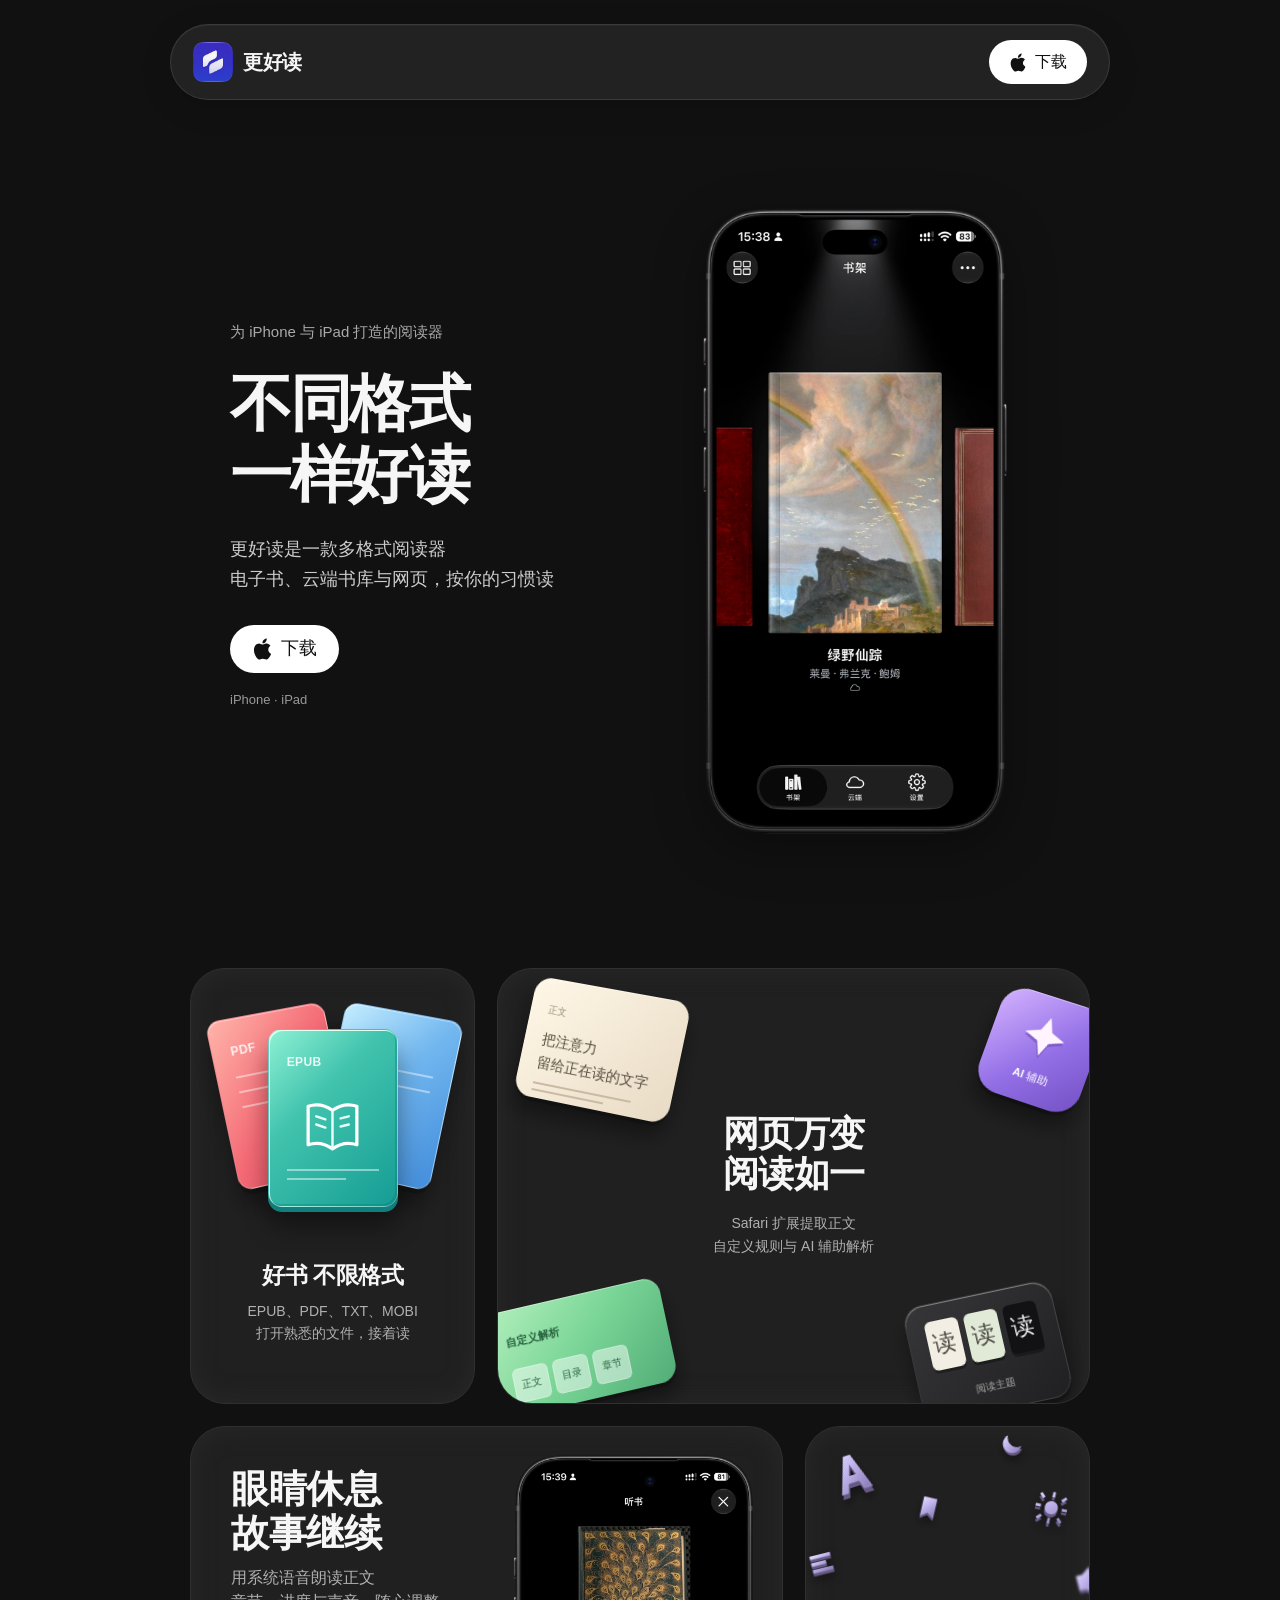
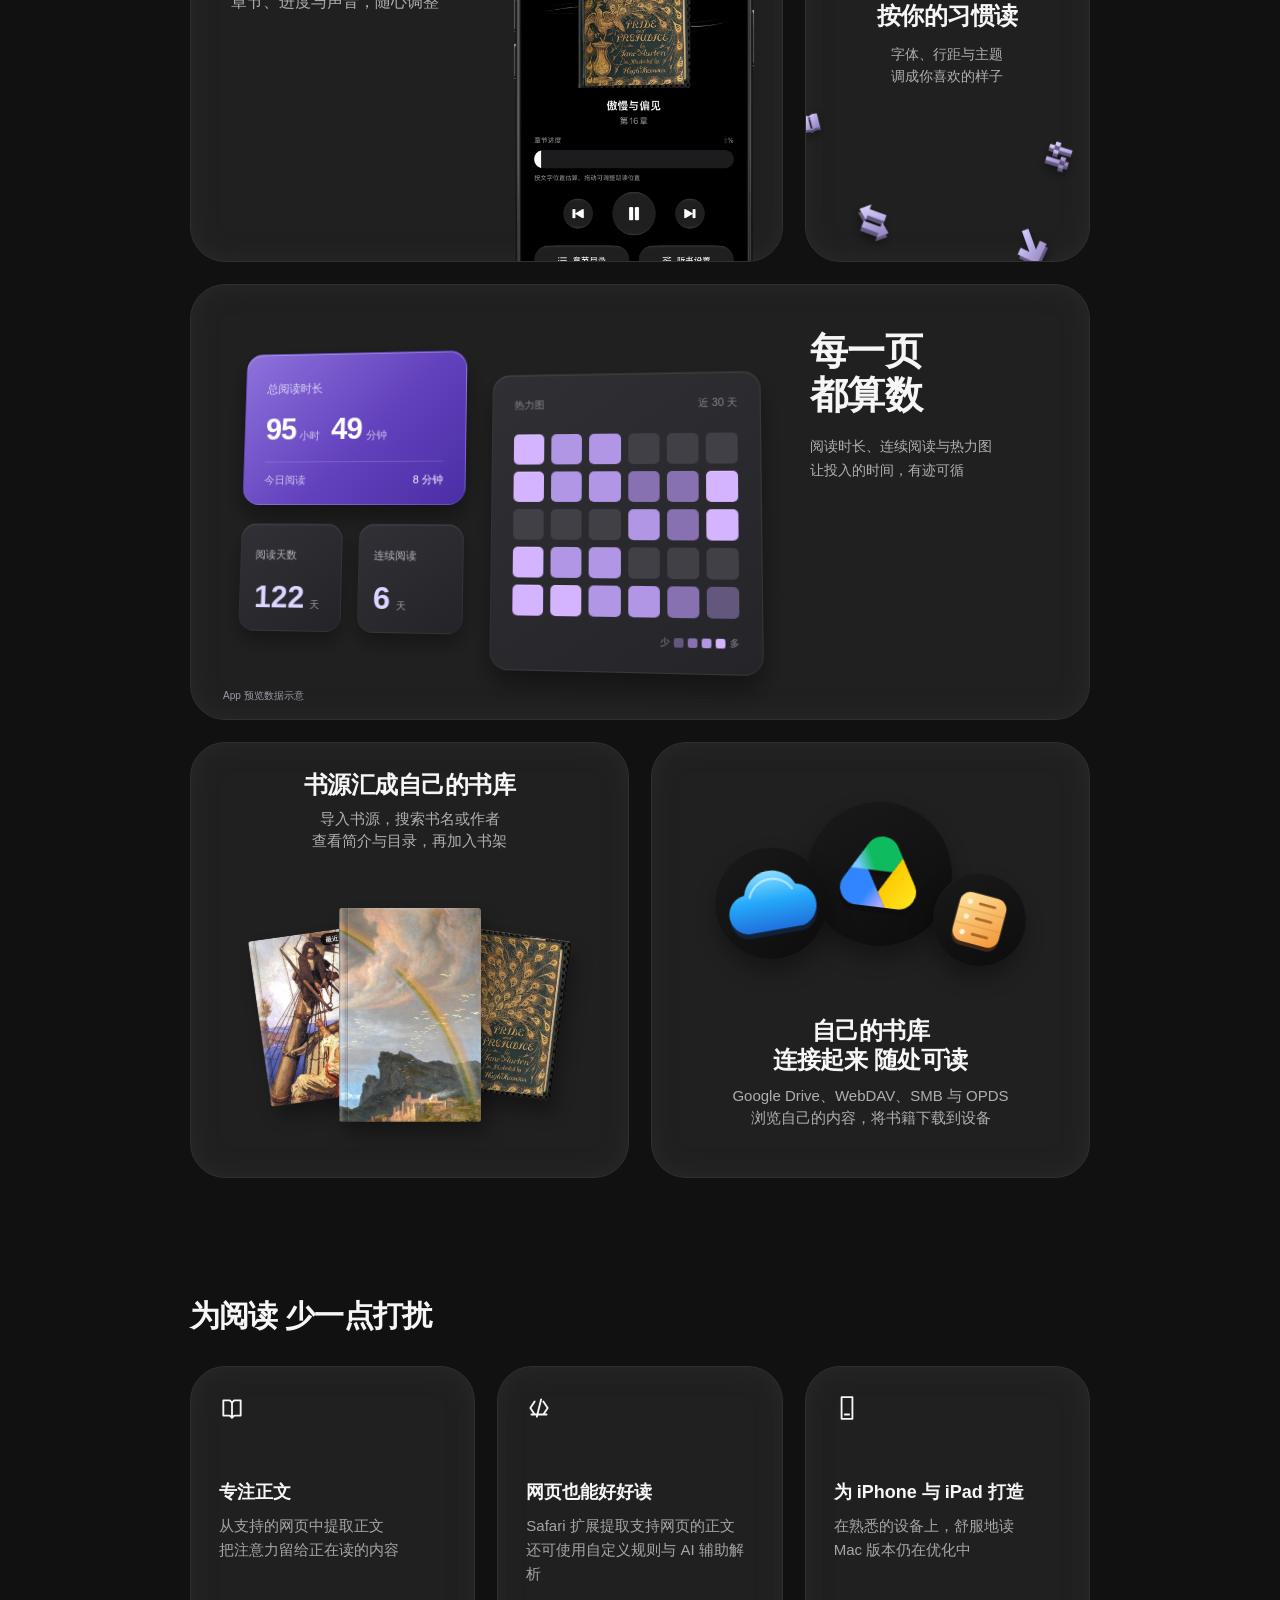
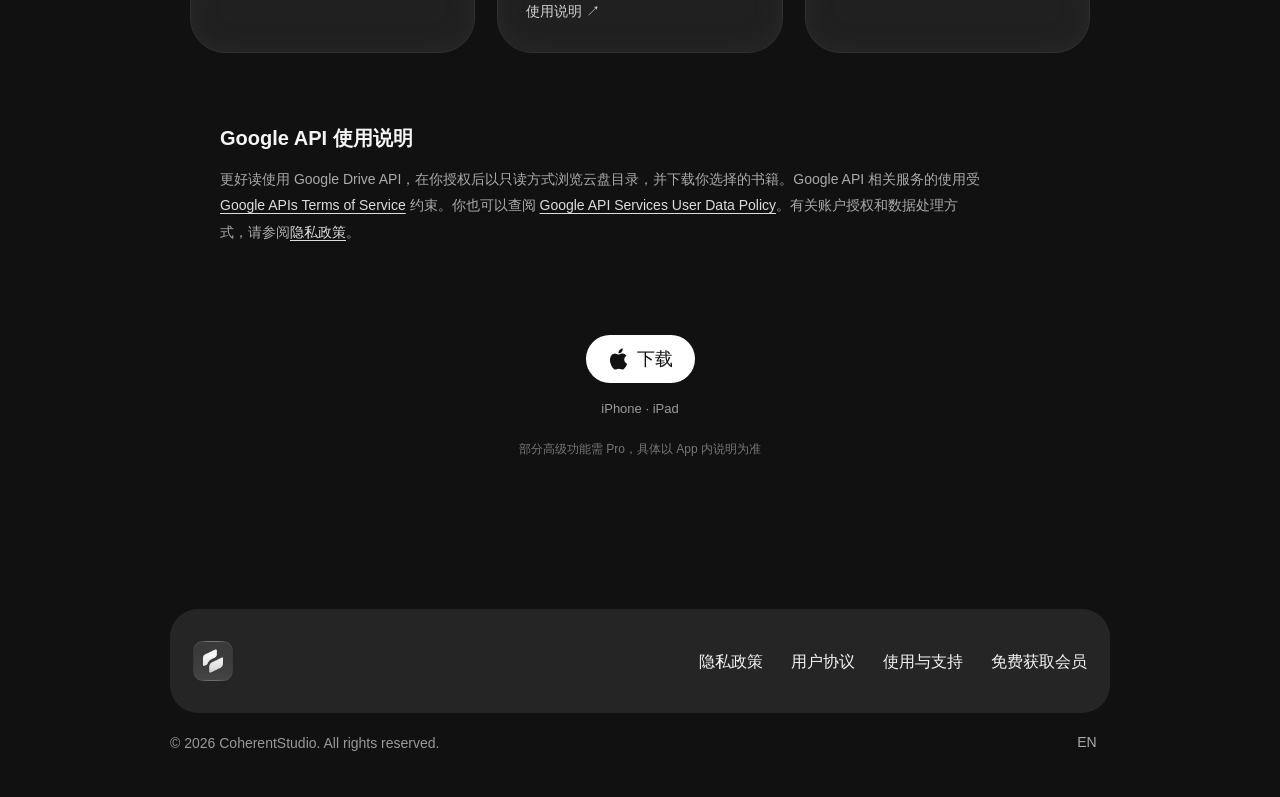
==== commit a4aa6830: "feat: add bilingual Parse Pro sharing rewards page" ====
--- a/index.html
+++ b/index.html
@@ -18,13 +18,13 @@
 
 <link rel="stylesheet" href="style.css?v=20261019-4">
 
-<script src="language.js?v=20261026-clean1" defer></script>
+<script src="language.js?v=20261113-rewards" defer></script>
 <link rel="icon" type="image/png" sizes="48x48" href="favicon-purple4.png?v=28aab87e8b77">
 <link rel="canonical" href="https://parse.bycoherent.cn/">
 
 <link rel="stylesheet" href="/home.css?v=20261027-card-detail2"></head>
 <body class="landing">
 <header class="capsule-header"><a class="brand" href="./"><img src="parse-icon.png" width="48" height="48" alt=""><span lang="zh">更好读</span><span lang="en">Parse</span></a><a class="download-link" href="https://apps.apple.com/us/app/%E6%9B%B4%E5%A5%BD%E8%AF%BB-%E6%B5%8F%E8%A7%88%E5%99%A8%E9%98%85%E8%AF%BB%E6%89%A9%E5%B1%95/id6821259436?l=zh-Hans-CN"><svg class="apple-mark" xmlns="http://www.w3.org/2000/svg" viewBox="0 0 16 16" fill="currentColor" aria-hidden="true" focusable="false"><path d="M11.182.008C11.148-.03 9.923.023 8.857 1.18c-1.066 1.156-.902 2.482-.878 2.516s1.52.087 2.475-1.258.762-2.391.728-2.43m3.314 11.733c-.048-.096-2.325-1.234-2.113-3.422s1.675-2.789 1.698-2.854-.597-.79-1.254-1.157a3.7 3.7 0 0 0-1.563-.434c-.108-.003-.483-.095-1.254.116-.508.139-1.653.589-1.968.607-.316.018-1.256-.522-2.267-.665-.647-.125-1.333.131-1.824.328-.49.196-1.422.754-2.074 2.237-.652 1.482-.311 3.83-.067 4.56s.625 1.924 1.273 2.796c.576.984 1.34 1.667 1.659 1.899s1.219.386 1.843.067c.502-.308 1.408-.485 1.766-.472.357.013 1.061.154 1.782.539.571.197 1.111.115 1.652-.105.541-.221 1.324-1.059 2.238-2.758q.52-1.185.473-1.282"/></svg><span lang="zh">下载</span><span lang="en">Download</span></a></header>
-<main class="reference-home"><section class="reference-hero"><div class="hero-copy"><p class="hero-eyebrow"><span lang="zh">为 iPhone 与 iPad 打造的阅读器</span><span lang="en">A reader for iPhone and iPad</span></p><h1><span lang="zh">不同格式<br>一样好读</span><span lang="en">More formats<br>One reader</span></h1><p class="hero-description"><span lang="zh">更好读是一款多格式阅读器<br>电子书、云端书库与网页，按你的习惯读</span><span lang="en">A multi-format reader for your books.<br>Read local files, cloud libraries and web content.</span></p><a class="download-link" href="https://apps.apple.com/us/app/%E6%9B%B4%E5%A5%BD%E8%AF%BB-%E6%B5%8F%E8%A7%88%E5%99%A8%E9%98%85%E8%AF%BB%E6%89%A9%E5%B1%95/id6821259436?l=zh-Hans-CN"><svg class="apple-mark" xmlns="http://www.w3.org/2000/svg" viewBox="0 0 16 16" fill="currentColor" aria-hidden="true" focusable="false"><path d="M11.182.008C11.148-.03 9.923.023 8.857 1.18c-1.066 1.156-.902 2.482-.878 2.516s1.52.087 2.475-1.258.762-2.391.728-2.43m3.314 11.733c-.048-.096-2.325-1.234-2.113-3.422s1.675-2.789 1.698-2.854-.597-.79-1.254-1.157a3.7 3.7 0 0 0-1.563-.434c-.108-.003-.483-.095-1.254.116-.508.139-1.653.589-1.968.607-.316.018-1.256-.522-2.267-.665-.647-.125-1.333.131-1.824.328-.49.196-1.422.754-2.074 2.237-.652 1.482-.311 3.83-.067 4.56s.625 1.924 1.273 2.796c.576.984 1.34 1.667 1.659 1.899s1.219.386 1.843.067c.502-.308 1.408-.485 1.766-.472.357.013 1.061.154 1.782.539.571.197 1.111.115 1.652-.105.541-.221 1.324-1.059 2.238-2.758q.52-1.185.473-1.282"/></svg><span lang="zh">下载</span><span lang="en">Download</span></a><p class="platform">iPhone · iPad</p></div><div class="hero-device"><img class="phone" src="/bookshelf-focus.webp" width="840" height="1718" alt="更好读封面书架 / Parse cover bookshelf" fetchpriority="high" decoding="async"></div></section><section class="feature-grid" aria-label="产品功能 / Product features"><article class="feature-card third format-card"><div class="format-art" aria-hidden="true"><div class="format-page page-back"><span>PDF</span><i></i><i></i><i></i></div><div class="format-page page-middle"><span>TXT</span><i></i><i></i><i></i></div><div class="format-page page-front"><span>EPUB</span><svg class="format-book-mark" viewBox="0 0 64 64" aria-hidden="true"><path d="M8 13c9-3 17-1 24 4 7-5 15-7 24-4v38c-9-3-17-1-24 4-7-5-15-7-24-4z" fill="none" stroke="white" stroke-width="3.2" stroke-linejoin="round"/><path d="M32 17v38M16 23l9 3M16 31l9 3M40 25l8-2M40 33l8-2" fill="none" stroke="#e5fff8" stroke-width="2.4" stroke-linecap="round"/></svg><i></i><i></i></div></div><div class="card-copy center-copy"><h2><span lang="zh">好书 不限格式</span><span lang="en">Read more formats</span></h2><p><span lang="zh">EPUB、PDF、TXT、MOBI<br>打开熟悉的文件，接着读</span><span lang="en">EPUB, PDF, TXT, MOBI and more.<br>Your books. One reader.</span></p></div></article><article class="feature-card two-thirds parser-card"><div class="parser-objects" aria-hidden="true"><div class="extract-object"><span lang="zh">正文</span><span lang="en">Text</span><p lang="zh">把注意力<br>留给正在读的文字</p><p lang="en">A little room<br>for the words.</p><i></i><i></i></div><div class="assistant-object"><svg viewBox="0 0 48 48"><path d="m24 4 5.8 14.2L44 24l-14.2 5.8L24 44l-5.8-14.2L4 24l14.2-5.8z" fill="#fff4ff"/></svg><span lang="zh">AI 辅助</span><span lang="en">AI assisted</span></div><div class="selectors-object"><span lang="zh">自定义解析</span><span lang="en">Custom rules</span><div><b lang="zh">正文</b><b lang="en">Text</b><b lang="zh">目录</b><b lang="en">Contents</b><b lang="zh">章节</b><b lang="en">Chapters</b></div></div><div class="themes-object"><i><span lang="zh">读</span><span lang="en">Aa</span></i><i><span lang="zh">读</span><span lang="en">Aa</span></i><i><span lang="zh">读</span><span lang="en">Aa</span></i><span lang="zh">阅读主题</span><span lang="en">Reading themes</span></div></div><div class="card-copy"><h2><span lang="zh">网页万变<br>阅读如一</span><span lang="en">Web pages<br>Made readable</span></h2><p><span lang="zh">Safari 扩展提取正文<br>自定义规则与 AI 辅助解析</span><span lang="en">Clean text from supported web pages.<br>Custom rules. AI-assisted parsing.</span></p></div></article><article class="feature-card two-thirds listening-card"><div class="card-copy "><h2><span lang="zh">眼睛休息<br>故事继续</span><span lang="en">Rest your eyes<br> Keep the story</span></h2><p><span lang="zh">用系统语音朗读正文<br>章节、进度与声音，随心调整</span><span lang="en">Listen with system voices.<br>Control chapters, position and voice.</span></p></div><div class="listening-device"><img class="phone" src="/listening.webp" width="840" height="1718" alt="更好读听书界面 / Parse listening controls" loading="lazy" decoding="async"></div></article><article class="feature-card third personalize-card"><div class="settings-wall" aria-hidden="true"><span class="wall-symbol s0"><svg viewBox="0 0 24 26"><defs><linearGradient id="material-0" x1="0" y1="0" x2=".7" y2="1"><stop stop-color="#e4dcff"/><stop offset=".45" stop-color="#c2b5ed"/><stop offset="1" stop-color="#9385bf"/></linearGradient></defs><path d="M3 22 10 2h4l7 20h-5l-1.5-5h-6L7 22ZM10 13h4l-2-6Z" fill="#655983" fill-rule="evenodd" transform="translate(0 2.5)"/><path d="M3 22 10 2h4l7 20h-5l-1.5-5h-6L7 22ZM10 13h4l-2-6Z" fill="url(#material-0)" fill-rule="evenodd"/></svg></span><span class="wall-symbol s1"><svg viewBox="0 0 24 26"><defs><linearGradient id="material-1" x1="0" y1="0" x2=".7" y2="1"><stop stop-color="#e4dcff"/><stop offset=".45" stop-color="#c2b5ed"/><stop offset="1" stop-color="#9385bf"/></linearGradient></defs><path d="M12 7a5 5 0 1 0 0 10 5 5 0 0 0 0-10ZM11 0h2v4h-2ZM11 20h2v4h-2ZM0 11h4v2H0ZM20 11h4v2h-4ZM3 2l3 3-1.5 1.5-3-3ZM19 18l3 3-1.5 1.5-3-3ZM21 2l1.5 1.5-3 3L18 5ZM5 18l1.5 1.5-3 3L2 21Z" fill="#655983" fill-rule="evenodd" transform="translate(0 2.5)"/><path d="M12 7a5 5 0 1 0 0 10 5 5 0 0 0 0-10ZM11 0h2v4h-2ZM11 20h2v4h-2ZM0 11h4v2H0ZM20 11h4v2h-4ZM3 2l3 3-1.5 1.5-3-3ZM19 18l3 3-1.5 1.5-3-3ZM21 2l1.5 1.5-3 3L18 5ZM5 18l1.5 1.5-3 3L2 21Z" fill="url(#material-1)" fill-rule="evenodd"/></svg></span><span class="wall-symbol s2"><svg viewBox="0 0 24 26"><defs><linearGradient id="material-2" x1="0" y1="0" x2=".7" y2="1"><stop stop-color="#e4dcff"/><stop offset=".45" stop-color="#c2b5ed"/><stop offset="1" stop-color="#9385bf"/></linearGradient></defs><path d="M3 4h18v3H3ZM3 10h13v3H3ZM3 16h18v3H3Z" fill="#655983" fill-rule="evenodd" transform="translate(0 2.5)"/><path d="M3 4h18v3H3ZM3 10h13v3H3ZM3 16h18v3H3Z" fill="url(#material-2)" fill-rule="evenodd"/></svg></span><span class="wall-symbol s3"><svg viewBox="0 0 24 26"><defs><linearGradient id="material-3" x1="0" y1="0" x2=".7" y2="1"><stop stop-color="#e4dcff"/><stop offset=".45" stop-color="#c2b5ed"/><stop offset="1" stop-color="#9385bf"/></linearGradient></defs><path d="M20 16A9 9 0 0 1 10 3 9 9 0 1 0 20 16Z" fill="#655983" fill-rule="evenodd" transform="translate(0 2.5)"/><path d="M20 16A9 9 0 0 1 10 3 9 9 0 1 0 20 16Z" fill="url(#material-3)" fill-rule="evenodd"/></svg></span><span class="wall-symbol s4"><svg viewBox="0 0 24 26"><defs><linearGradient id="material-4" x1="0" y1="0" x2=".7" y2="1"><stop stop-color="#e4dcff"/><stop offset=".45" stop-color="#c2b5ed"/><stop offset="1" stop-color="#9385bf"/></linearGradient></defs><path d="M7 3 1 8l6 5v-3h11V6H7ZM17 11l6 5-6 5v-3H6v-4h11Z" fill="#655983" fill-rule="evenodd" transform="translate(0 2.5)"/><path d="M7 3 1 8l6 5v-3h11V6H7ZM17 11l6 5-6 5v-3H6v-4h11Z" fill="url(#material-4)" fill-rule="evenodd"/></svg></span><span class="wall-symbol s5"><svg viewBox="0 0 24 26"><defs><linearGradient id="material-5" x1="0" y1="0" x2=".7" y2="1"><stop stop-color="#e4dcff"/><stop offset=".45" stop-color="#c2b5ed"/><stop offset="1" stop-color="#9385bf"/></linearGradient></defs><path d="M3 5h18v3H3ZM3 15h18v3H3ZM7 2h4v9H7ZM14 12h4v9h-4Z" fill="#655983" fill-rule="evenodd" transform="translate(0 2.5)"/><path d="M3 5h18v3H3ZM3 15h18v3H3ZM7 2h4v9H7ZM14 12h4v9h-4Z" fill="url(#material-5)" fill-rule="evenodd"/></svg></span><span class="wall-symbol s6"><svg viewBox="0 0 24 26"><defs><linearGradient id="material-6" x1="0" y1="0" x2=".7" y2="1"><stop stop-color="#e4dcff"/><stop offset=".45" stop-color="#c2b5ed"/><stop offset="1" stop-color="#9385bf"/></linearGradient></defs><path d="M3 4c3-1 6-1 9 1 3-2 6-2 9-1v15c-3-1-6-1-9 1-3-2-6-2-9-1ZM11 6v12h2V6Z" fill="#655983" fill-rule="evenodd" transform="translate(0 2.5)"/><path d="M3 4c3-1 6-1 9 1 3-2 6-2 9-1v15c-3-1-6-1-9 1-3-2-6-2-9-1ZM11 6v12h2V6Z" fill="url(#material-6)" fill-rule="evenodd"/></svg></span><span class="wall-symbol s7"><svg viewBox="0 0 24 26"><defs><linearGradient id="material-7" x1="0" y1="0" x2=".7" y2="1"><stop stop-color="#e4dcff"/><stop offset=".45" stop-color="#c2b5ed"/><stop offset="1" stop-color="#9385bf"/></linearGradient></defs><path d="M10 2h4v13l4-4 3 3-9 9-9-9 3-3 4 4Z" fill="#655983" fill-rule="evenodd" transform="translate(0 2.5)"/><path d="M10 2h4v13l4-4 3 3-9 9-9-9 3-3 4 4Z" fill="url(#material-7)" fill-rule="evenodd"/></svg></span><span class="wall-symbol s8"><svg viewBox="0 0 24 26"><defs><linearGradient id="material-8" x1="0" y1="0" x2=".7" y2="1"><stop stop-color="#e4dcff"/><stop offset=".45" stop-color="#c2b5ed"/><stop offset="1" stop-color="#9385bf"/></linearGradient></defs><path d="M3 6h5l7-5v22l-7-5H3ZM18 6c5 4 5 8 0 12v-4c2-2 2-3 0-4Z" fill="#655983" fill-rule="evenodd" transform="translate(0 2.5)"/><path d="M3 6h5l7-5v22l-7-5H3ZM18 6c5 4 5 8 0 12v-4c2-2 2-3 0-4Z" fill="url(#material-8)" fill-rule="evenodd"/></svg></span><span class="wall-symbol s9"><svg viewBox="0 0 24 26"><defs><linearGradient id="material-9" x1="0" y1="0" x2=".7" y2="1"><stop stop-color="#e4dcff"/><stop offset=".45" stop-color="#c2b5ed"/><stop offset="1" stop-color="#9385bf"/></linearGradient></defs><path d="M5 2h14v21l-7-5-7 5Z" fill="#655983" fill-rule="evenodd" transform="translate(0 2.5)"/><path d="M5 2h14v21l-7-5-7 5Z" fill="url(#material-9)" fill-rule="evenodd"/></svg></span></div><div class="card-copy"><h2><span lang="zh">按你的习惯读</span><span lang="en">Read your own way</span></h2><p><span lang="zh">字体、行距与主题<br>调成你喜欢的样子</span><span lang="en">Your font, spacing and theme.<br>Make yourself comfortable.</span></p></div></article><article class="feature-card full insights-card"><div class="stats-art"><div class="stats-stage"><div class="stat-overview"><span><span lang="zh">总阅读时长</span><span lang="en">Total reading time</span></span><strong>95<small><span lang="zh">小时</span><span lang="en">h</span></small> 49<small><span lang="zh">分钟</span><span lang="en">m</span></small></strong><div><span><span lang="zh">今日阅读</span><span lang="en">Today</span></span><b>8 <span lang="zh">分钟</span><span lang="en">min</span></b></div></div><div class="stat-small days-stat"><span><span lang="zh">阅读天数</span><span lang="en">Reading days</span></span><strong>122<small><span lang="zh">天</span><span lang="en">days</span></small></strong></div><div class="stat-small streak-stat"><span><span lang="zh">连续阅读</span><span lang="en">Reading streak</span></span><strong>6<small><span lang="zh">天</span><span lang="en">days</span></small></strong></div><div class="stat-heat"><header><b><span lang="zh">热力图</span><span lang="en">Reading activity</span></b><span><span lang="zh">近 30 天</span><span lang="en">Last 30 days</span></span></header><div class="heat-cells"><i style="--level:4"></i><i style="--level:3"></i><i style="--level:3"></i><i style="--level:0"></i><i style="--level:0"></i><i style="--level:0"></i><i style="--level:4"></i><i style="--level:3"></i><i style="--level:3"></i><i style="--level:2"></i><i style="--level:2"></i><i style="--level:4"></i><i style="--level:0"></i><i style="--level:0"></i><i style="--level:0"></i><i style="--level:3"></i><i style="--level:2"></i><i style="--level:4"></i><i style="--level:4"></i><i style="--level:3"></i><i style="--level:3"></i><i style="--level:0"></i><i style="--level:0"></i><i style="--level:0"></i><i style="--level:4"></i><i style="--level:4"></i><i style="--level:3"></i><i style="--level:3"></i><i style="--level:2"></i><i style="--level:1"></i></div><footer><span><span lang="zh">少</span><span lang="en">Less</span></span><i></i><i></i><i></i><i></i><span><span lang="zh">多</span><span lang="en">More</span></span></footer></div></div><small class="stats-demo"><span lang="zh">App 预览数据示意</span><span lang="en">Illustration using app preview data</span></small></div><div class="card-copy"><h2><span lang="zh">每一页<br>都算数</span><span lang="en">Every page<br>Counts</span></h2><p><span lang="zh">阅读时长、连续阅读与热力图<br>让投入的时间，有迹可循</span><span lang="en">Reading time, streaks and activity.<br>See the time you make for reading.</span></p></div></article><article class="feature-card half collections-card"><div class="card-copy center-copy"><h2><span lang="zh">书源汇成自己的书库</span><span lang="en">Your sources. Your library.</span></h2><p><span lang="zh">导入书源，搜索书名或作者<br>查看简介与目录，再加入书架</span><span lang="en">Import sources. Search by title or author.<br>Explore book details and chapters, then start reading.</span></p></div><div class="source-cover-group" aria-label="书源书库中的书籍 / Books from your library"><img class="source-cover-left" src="/cover-treasure.webp" width="325" height="486" alt="金银岛 / Treasure Island" loading="lazy"><img class="source-cover-right" src="/cover-pride.webp" width="325" height="466" alt="傲慢与偏见 / Pride and Prejudice" loading="lazy"><img class="source-cover-main" src="/cover-oz.webp" width="467" height="704" alt="绿野仙踪 / The Wonderful Wizard of Oz" loading="lazy"></div></article><article class="feature-card half cloud-services-card"><div class="large-services" aria-hidden="true"><div class="service-orb orb-webdav"><svg viewBox="0 0 100 100" aria-hidden="true"><defs><linearGradient id="cloudBlue" x2="0" y2="1"><stop stop-color="#8cddff"/><stop offset=".5" stop-color="#24a8fa"/><stop offset="1" stop-color="#2170dc"/></linearGradient></defs><path d="M28 76a19 19 0 0 1-3-38 27 27 0 0 1 51-3 21 21 0 0 1 1 41z" fill="url(#cloudBlue)"/><path d="M30 41a23 23 0 0 1 42-2" fill="none" stroke="#d9f7ff" stroke-opacity=".65" stroke-width="2" stroke-linecap="round"/></svg></div><div class="service-orb orb-google"><img src="/google-drive.png" width="90" height="90" alt=""></div><div class="service-orb orb-smb"><svg viewBox="0 0 100 100" aria-hidden="true"><defs><linearGradient id="serverGold" x2=".8" y2="1"><stop stop-color="#ffe39b"/><stop offset="1" stop-color="#f39b3f"/></linearGradient></defs><rect x="22" y="21" width="56" height="59" rx="13" fill="url(#serverGold)"/><path d="M22 41h56M22 59h56" stroke="#bc6e27" stroke-opacity=".45"/><circle cx="34" cy="32" r="3" fill="#fff5dc"/><circle cx="34" cy="50" r="3" fill="#fff5dc"/><circle cx="34" cy="69" r="3" fill="#fff5dc"/><path d="M46 32h18M46 50h18M46 69h18" stroke="#a96729" stroke-width="3" stroke-linecap="round"/></svg></div></div><div class="card-copy"><h2><span lang="zh">自己的书库<br>连接起来 随处可读</span><span lang="en">Your library<br>Connected</span></h2><p><span lang="zh">Google Drive、WebDAV、SMB 与 OPDS<br>浏览自己的内容，将书籍下载到设备</span><span lang="en">Google Drive, WebDAV, SMB and OPDS.<br>Browse and download your own books.</span></p></div></article></section><section class="reading-values"><h2><span lang="zh">为阅读 少一点打扰</span><span lang="en">More room for reading</span></h2><div class="values-grid"><article><svg viewBox="0 0 24 24" aria-hidden="true"><path d="M4 5h6l2 2 2-2h6v14h-6l-2 2-2-2H4zM12 7v14"/></svg><h3><span lang="zh">专注正文</span><span lang="en">Focus on the words</span></h3><p><span lang="zh">从支持的网页中提取正文<br>把注意力留给正在读的内容</span><span lang="en">Extract text from supported pages.<br>Give your attention to the story.</span></p></article><article><svg viewBox="0 0 24 24" aria-hidden="true"><path d="M5 18h14M8 6l-4 6 4 6m8-12 4 6-4 6M14 4l-4 16"/></svg><h3><span lang="zh">网页也能好好读</span><span lang="en">Read the web, too</span></h3><p><span lang="zh">Safari 扩展提取支持网页的正文<br>还可使用自定义规则与 AI 辅助解析</span><span lang="en">Extract text from supported pages with the Safari extension.<br>Custom rules and AI-assisted parsing are also available.</span></p><a href="/support"><span lang="zh">使用说明 ↗</span><span lang="en">Setup guide ↗</span></a></article><article><svg viewBox="0 0 24 24" aria-hidden="true"><path d="M7 2h10v20H7zM10 18h4"/></svg><h3><span lang="zh">为 iPhone 与 iPad 打造</span><span lang="en">Made for iPhone and iPad</span></h3><p><span lang="zh">在熟悉的设备上，舒服地读<br>Mac 版本仍在优化中</span><span lang="en">Read comfortably on your favorite devices.<br>The Mac version is still in development.</span></p></article></div></section><section class="google-api-notice" aria-labelledby="google-api-title"><h2 id="google-api-title"><span lang="zh">Google API 使用说明</span><span lang="en">Google API usage</span></h2><p><span lang="zh">更好读使用 Google Drive API，在你授权后以只读方式浏览云盘目录，并下载你选择的书籍。Google API 相关服务的使用受 <a href="https://developers.google.com/terms" target="_blank" rel="noopener noreferrer">Google APIs Terms of Service</a> 约束。你也可以查阅 <a href="https://developers.google.com/terms/api-services-user-data-policy" target="_blank" rel="noopener noreferrer">Google API Services User Data Policy</a>。有关账户授权和数据处理方式，请参阅<a href="/privacy">隐私政策</a>。</span><span lang="en">Parse uses the Google Drive API to browse your Drive in read-only mode and download books you choose after you authorize access. Use of Google API services is subject to the <a href="https://developers.google.com/terms" target="_blank" rel="noopener noreferrer">Google APIs Terms of Service</a>. You can also review the <a href="https://developers.google.com/terms/api-services-user-data-policy" target="_blank" rel="noopener noreferrer">Google API Services User Data Policy</a>. See our <a href="/privacy">Privacy Policy</a> for account authorization and data handling.</span></p></section><section class="reference-closing"><a class="download-link" href="https://apps.apple.com/us/app/%E6%9B%B4%E5%A5%BD%E8%AF%BB-%E6%B5%8F%E8%A7%88%E5%99%A8%E9%98%85%E8%AF%BB%E6%89%A9%E5%B1%95/id6821259436?l=zh-Hans-CN"><svg class="apple-mark" xmlns="http://www.w3.org/2000/svg" viewBox="0 0 16 16" fill="currentColor" aria-hidden="true" focusable="false"><path d="M11.182.008C11.148-.03 9.923.023 8.857 1.18c-1.066 1.156-.902 2.482-.878 2.516s1.52.087 2.475-1.258.762-2.391.728-2.43m3.314 11.733c-.048-.096-2.325-1.234-2.113-3.422s1.675-2.789 1.698-2.854-.597-.79-1.254-1.157a3.7 3.7 0 0 0-1.563-.434c-.108-.003-.483-.095-1.254.116-.508.139-1.653.589-1.968.607-.316.018-1.256-.522-2.267-.665-.647-.125-1.333.131-1.824.328-.49.196-1.422.754-2.074 2.237-.652 1.482-.311 3.83-.067 4.56s.625 1.924 1.273 2.796c.576.984 1.34 1.667 1.659 1.899s1.219.386 1.843.067c.502-.308 1.408-.485 1.766-.472.357.013 1.061.154 1.782.539.571.197 1.111.115 1.652-.105.541-.221 1.324-1.059 2.238-2.758q.52-1.185.473-1.282"/></svg><span lang="zh">下载</span><span lang="en">Download</span></a><p>iPhone · iPad</p><p class="pro-note"><span lang="zh">部分高级功能需 Pro，具体以 App 内说明为准</span><span lang="en">Some advanced features require Pro. See the app for details.</span></p></section></main><footer class="site-footer"><div class="footer-card"><div class="footer-top"><a class="footer-brand" href="./" data-brand-label aria-label="更好读"><img src="parse-icon.png" width="48" height="48" alt=""></a><button id="language" aria-label="Switch to English">EN</button></div><nav aria-label="Footer"><a href="/privacy"><span lang="zh">隐私政策</span><span lang="en">Privacy</span></a><a href="/terms"><span lang="zh">用户协议</span><span lang="en">Terms of Use</span></a><a href="/support"><span lang="zh">使用与支持</span><span lang="en">Help & Support</span></a></nav></div><p class="copyright">© 2026 CoherentStudio. All rights reserved.</p></footer>
+<main class="reference-home"><section class="reference-hero"><div class="hero-copy"><p class="hero-eyebrow"><span lang="zh">为 iPhone 与 iPad 打造的阅读器</span><span lang="en">A reader for iPhone and iPad</span></p><h1><span lang="zh">不同格式<br>一样好读</span><span lang="en">More formats<br>One reader</span></h1><p class="hero-description"><span lang="zh">更好读是一款多格式阅读器<br>电子书、云端书库与网页，按你的习惯读</span><span lang="en">A multi-format reader for your books.<br>Read local files, cloud libraries and web content.</span></p><a class="download-link" href="https://apps.apple.com/us/app/%E6%9B%B4%E5%A5%BD%E8%AF%BB-%E6%B5%8F%E8%A7%88%E5%99%A8%E9%98%85%E8%AF%BB%E6%89%A9%E5%B1%95/id6821259436?l=zh-Hans-CN"><svg class="apple-mark" xmlns="http://www.w3.org/2000/svg" viewBox="0 0 16 16" fill="currentColor" aria-hidden="true" focusable="false"><path d="M11.182.008C11.148-.03 9.923.023 8.857 1.18c-1.066 1.156-.902 2.482-.878 2.516s1.52.087 2.475-1.258.762-2.391.728-2.43m3.314 11.733c-.048-.096-2.325-1.234-2.113-3.422s1.675-2.789 1.698-2.854-.597-.79-1.254-1.157a3.7 3.7 0 0 0-1.563-.434c-.108-.003-.483-.095-1.254.116-.508.139-1.653.589-1.968.607-.316.018-1.256-.522-2.267-.665-.647-.125-1.333.131-1.824.328-.49.196-1.422.754-2.074 2.237-.652 1.482-.311 3.83-.067 4.56s.625 1.924 1.273 2.796c.576.984 1.34 1.667 1.659 1.899s1.219.386 1.843.067c.502-.308 1.408-.485 1.766-.472.357.013 1.061.154 1.782.539.571.197 1.111.115 1.652-.105.541-.221 1.324-1.059 2.238-2.758q.52-1.185.473-1.282"/></svg><span lang="zh">下载</span><span lang="en">Download</span></a><p class="platform">iPhone · iPad</p></div><div class="hero-device"><img class="phone" src="/bookshelf-focus.webp" width="840" height="1718" alt="更好读封面书架 / Parse cover bookshelf" fetchpriority="high" decoding="async"></div></section><section class="feature-grid" aria-label="产品功能 / Product features"><article class="feature-card third format-card"><div class="format-art" aria-hidden="true"><div class="format-page page-back"><span>PDF</span><i></i><i></i><i></i></div><div class="format-page page-middle"><span>TXT</span><i></i><i></i><i></i></div><div class="format-page page-front"><span>EPUB</span><svg class="format-book-mark" viewBox="0 0 64 64" aria-hidden="true"><path d="M8 13c9-3 17-1 24 4 7-5 15-7 24-4v38c-9-3-17-1-24 4-7-5-15-7-24-4z" fill="none" stroke="white" stroke-width="3.2" stroke-linejoin="round"/><path d="M32 17v38M16 23l9 3M16 31l9 3M40 25l8-2M40 33l8-2" fill="none" stroke="#e5fff8" stroke-width="2.4" stroke-linecap="round"/></svg><i></i><i></i></div></div><div class="card-copy center-copy"><h2><span lang="zh">好书 不限格式</span><span lang="en">Read more formats</span></h2><p><span lang="zh">EPUB、PDF、TXT、MOBI<br>打开熟悉的文件，接着读</span><span lang="en">EPUB, PDF, TXT, MOBI and more.<br>Your books. One reader.</span></p></div></article><article class="feature-card two-thirds parser-card"><div class="parser-objects" aria-hidden="true"><div class="extract-object"><span lang="zh">正文</span><span lang="en">Text</span><p lang="zh">把注意力<br>留给正在读的文字</p><p lang="en">A little room<br>for the words.</p><i></i><i></i></div><div class="assistant-object"><svg viewBox="0 0 48 48"><path d="m24 4 5.8 14.2L44 24l-14.2 5.8L24 44l-5.8-14.2L4 24l14.2-5.8z" fill="#fff4ff"/></svg><span lang="zh">AI 辅助</span><span lang="en">AI assisted</span></div><div class="selectors-object"><span lang="zh">自定义解析</span><span lang="en">Custom rules</span><div><b lang="zh">正文</b><b lang="en">Text</b><b lang="zh">目录</b><b lang="en">Contents</b><b lang="zh">章节</b><b lang="en">Chapters</b></div></div><div class="themes-object"><i><span lang="zh">读</span><span lang="en">Aa</span></i><i><span lang="zh">读</span><span lang="en">Aa</span></i><i><span lang="zh">读</span><span lang="en">Aa</span></i><span lang="zh">阅读主题</span><span lang="en">Reading themes</span></div></div><div class="card-copy"><h2><span lang="zh">网页万变<br>阅读如一</span><span lang="en">Web pages<br>Made readable</span></h2><p><span lang="zh">Safari 扩展提取正文<br>自定义规则与 AI 辅助解析</span><span lang="en">Clean text from supported web pages.<br>Custom rules. AI-assisted parsing.</span></p></div></article><article class="feature-card two-thirds listening-card"><div class="card-copy "><h2><span lang="zh">眼睛休息<br>故事继续</span><span lang="en">Rest your eyes<br> Keep the story</span></h2><p><span lang="zh">用系统语音朗读正文<br>章节、进度与声音，随心调整</span><span lang="en">Listen with system voices.<br>Control chapters, position and voice.</span></p></div><div class="listening-device"><img class="phone" src="/listening.webp" width="840" height="1718" alt="更好读听书界面 / Parse listening controls" loading="lazy" decoding="async"></div></article><article class="feature-card third personalize-card"><div class="settings-wall" aria-hidden="true"><span class="wall-symbol s0"><svg viewBox="0 0 24 26"><defs><linearGradient id="material-0" x1="0" y1="0" x2=".7" y2="1"><stop stop-color="#e4dcff"/><stop offset=".45" stop-color="#c2b5ed"/><stop offset="1" stop-color="#9385bf"/></linearGradient></defs><path d="M3 22 10 2h4l7 20h-5l-1.5-5h-6L7 22ZM10 13h4l-2-6Z" fill="#655983" fill-rule="evenodd" transform="translate(0 2.5)"/><path d="M3 22 10 2h4l7 20h-5l-1.5-5h-6L7 22ZM10 13h4l-2-6Z" fill="url(#material-0)" fill-rule="evenodd"/></svg></span><span class="wall-symbol s1"><svg viewBox="0 0 24 26"><defs><linearGradient id="material-1" x1="0" y1="0" x2=".7" y2="1"><stop stop-color="#e4dcff"/><stop offset=".45" stop-color="#c2b5ed"/><stop offset="1" stop-color="#9385bf"/></linearGradient></defs><path d="M12 7a5 5 0 1 0 0 10 5 5 0 0 0 0-10ZM11 0h2v4h-2ZM11 20h2v4h-2ZM0 11h4v2H0ZM20 11h4v2h-4ZM3 2l3 3-1.5 1.5-3-3ZM19 18l3 3-1.5 1.5-3-3ZM21 2l1.5 1.5-3 3L18 5ZM5 18l1.5 1.5-3 3L2 21Z" fill="#655983" fill-rule="evenodd" transform="translate(0 2.5)"/><path d="M12 7a5 5 0 1 0 0 10 5 5 0 0 0 0-10ZM11 0h2v4h-2ZM11 20h2v4h-2ZM0 11h4v2H0ZM20 11h4v2h-4ZM3 2l3 3-1.5 1.5-3-3ZM19 18l3 3-1.5 1.5-3-3ZM21 2l1.5 1.5-3 3L18 5ZM5 18l1.5 1.5-3 3L2 21Z" fill="url(#material-1)" fill-rule="evenodd"/></svg></span><span class="wall-symbol s2"><svg viewBox="0 0 24 26"><defs><linearGradient id="material-2" x1="0" y1="0" x2=".7" y2="1"><stop stop-color="#e4dcff"/><stop offset=".45" stop-color="#c2b5ed"/><stop offset="1" stop-color="#9385bf"/></linearGradient></defs><path d="M3 4h18v3H3ZM3 10h13v3H3ZM3 16h18v3H3Z" fill="#655983" fill-rule="evenodd" transform="translate(0 2.5)"/><path d="M3 4h18v3H3ZM3 10h13v3H3ZM3 16h18v3H3Z" fill="url(#material-2)" fill-rule="evenodd"/></svg></span><span class="wall-symbol s3"><svg viewBox="0 0 24 26"><defs><linearGradient id="material-3" x1="0" y1="0" x2=".7" y2="1"><stop stop-color="#e4dcff"/><stop offset=".45" stop-color="#c2b5ed"/><stop offset="1" stop-color="#9385bf"/></linearGradient></defs><path d="M20 16A9 9 0 0 1 10 3 9 9 0 1 0 20 16Z" fill="#655983" fill-rule="evenodd" transform="translate(0 2.5)"/><path d="M20 16A9 9 0 0 1 10 3 9 9 0 1 0 20 16Z" fill="url(#material-3)" fill-rule="evenodd"/></svg></span><span class="wall-symbol s4"><svg viewBox="0 0 24 26"><defs><linearGradient id="material-4" x1="0" y1="0" x2=".7" y2="1"><stop stop-color="#e4dcff"/><stop offset=".45" stop-color="#c2b5ed"/><stop offset="1" stop-color="#9385bf"/></linearGradient></defs><path d="M7 3 1 8l6 5v-3h11V6H7ZM17 11l6 5-6 5v-3H6v-4h11Z" fill="#655983" fill-rule="evenodd" transform="translate(0 2.5)"/><path d="M7 3 1 8l6 5v-3h11V6H7ZM17 11l6 5-6 5v-3H6v-4h11Z" fill="url(#material-4)" fill-rule="evenodd"/></svg></span><span class="wall-symbol s5"><svg viewBox="0 0 24 26"><defs><linearGradient id="material-5" x1="0" y1="0" x2=".7" y2="1"><stop stop-color="#e4dcff"/><stop offset=".45" stop-color="#c2b5ed"/><stop offset="1" stop-color="#9385bf"/></linearGradient></defs><path d="M3 5h18v3H3ZM3 15h18v3H3ZM7 2h4v9H7ZM14 12h4v9h-4Z" fill="#655983" fill-rule="evenodd" transform="translate(0 2.5)"/><path d="M3 5h18v3H3ZM3 15h18v3H3ZM7 2h4v9H7ZM14 12h4v9h-4Z" fill="url(#material-5)" fill-rule="evenodd"/></svg></span><span class="wall-symbol s6"><svg viewBox="0 0 24 26"><defs><linearGradient id="material-6" x1="0" y1="0" x2=".7" y2="1"><stop stop-color="#e4dcff"/><stop offset=".45" stop-color="#c2b5ed"/><stop offset="1" stop-color="#9385bf"/></linearGradient></defs><path d="M3 4c3-1 6-1 9 1 3-2 6-2 9-1v15c-3-1-6-1-9 1-3-2-6-2-9-1ZM11 6v12h2V6Z" fill="#655983" fill-rule="evenodd" transform="translate(0 2.5)"/><path d="M3 4c3-1 6-1 9 1 3-2 6-2 9-1v15c-3-1-6-1-9 1-3-2-6-2-9-1ZM11 6v12h2V6Z" fill="url(#material-6)" fill-rule="evenodd"/></svg></span><span class="wall-symbol s7"><svg viewBox="0 0 24 26"><defs><linearGradient id="material-7" x1="0" y1="0" x2=".7" y2="1"><stop stop-color="#e4dcff"/><stop offset=".45" stop-color="#c2b5ed"/><stop offset="1" stop-color="#9385bf"/></linearGradient></defs><path d="M10 2h4v13l4-4 3 3-9 9-9-9 3-3 4 4Z" fill="#655983" fill-rule="evenodd" transform="translate(0 2.5)"/><path d="M10 2h4v13l4-4 3 3-9 9-9-9 3-3 4 4Z" fill="url(#material-7)" fill-rule="evenodd"/></svg></span><span class="wall-symbol s8"><svg viewBox="0 0 24 26"><defs><linearGradient id="material-8" x1="0" y1="0" x2=".7" y2="1"><stop stop-color="#e4dcff"/><stop offset=".45" stop-color="#c2b5ed"/><stop offset="1" stop-color="#9385bf"/></linearGradient></defs><path d="M3 6h5l7-5v22l-7-5H3ZM18 6c5 4 5 8 0 12v-4c2-2 2-3 0-4Z" fill="#655983" fill-rule="evenodd" transform="translate(0 2.5)"/><path d="M3 6h5l7-5v22l-7-5H3ZM18 6c5 4 5 8 0 12v-4c2-2 2-3 0-4Z" fill="url(#material-8)" fill-rule="evenodd"/></svg></span><span class="wall-symbol s9"><svg viewBox="0 0 24 26"><defs><linearGradient id="material-9" x1="0" y1="0" x2=".7" y2="1"><stop stop-color="#e4dcff"/><stop offset=".45" stop-color="#c2b5ed"/><stop offset="1" stop-color="#9385bf"/></linearGradient></defs><path d="M5 2h14v21l-7-5-7 5Z" fill="#655983" fill-rule="evenodd" transform="translate(0 2.5)"/><path d="M5 2h14v21l-7-5-7 5Z" fill="url(#material-9)" fill-rule="evenodd"/></svg></span></div><div class="card-copy"><h2><span lang="zh">按你的习惯读</span><span lang="en">Read your own way</span></h2><p><span lang="zh">字体、行距与主题<br>调成你喜欢的样子</span><span lang="en">Your font, spacing and theme.<br>Make yourself comfortable.</span></p></div></article><article class="feature-card full insights-card"><div class="stats-art"><div class="stats-stage"><div class="stat-overview"><span><span lang="zh">总阅读时长</span><span lang="en">Total reading time</span></span><strong>95<small><span lang="zh">小时</span><span lang="en">h</span></small> 49<small><span lang="zh">分钟</span><span lang="en">m</span></small></strong><div><span><span lang="zh">今日阅读</span><span lang="en">Today</span></span><b>8 <span lang="zh">分钟</span><span lang="en">min</span></b></div></div><div class="stat-small days-stat"><span><span lang="zh">阅读天数</span><span lang="en">Reading days</span></span><strong>122<small><span lang="zh">天</span><span lang="en">days</span></small></strong></div><div class="stat-small streak-stat"><span><span lang="zh">连续阅读</span><span lang="en">Reading streak</span></span><strong>6<small><span lang="zh">天</span><span lang="en">days</span></small></strong></div><div class="stat-heat"><header><b><span lang="zh">热力图</span><span lang="en">Reading activity</span></b><span><span lang="zh">近 30 天</span><span lang="en">Last 30 days</span></span></header><div class="heat-cells"><i style="--level:4"></i><i style="--level:3"></i><i style="--level:3"></i><i style="--level:0"></i><i style="--level:0"></i><i style="--level:0"></i><i style="--level:4"></i><i style="--level:3"></i><i style="--level:3"></i><i style="--level:2"></i><i style="--level:2"></i><i style="--level:4"></i><i style="--level:0"></i><i style="--level:0"></i><i style="--level:0"></i><i style="--level:3"></i><i style="--level:2"></i><i style="--level:4"></i><i style="--level:4"></i><i style="--level:3"></i><i style="--level:3"></i><i style="--level:0"></i><i style="--level:0"></i><i style="--level:0"></i><i style="--level:4"></i><i style="--level:4"></i><i style="--level:3"></i><i style="--level:3"></i><i style="--level:2"></i><i style="--level:1"></i></div><footer><span><span lang="zh">少</span><span lang="en">Less</span></span><i></i><i></i><i></i><i></i><span><span lang="zh">多</span><span lang="en">More</span></span></footer></div></div><small class="stats-demo"><span lang="zh">App 预览数据示意</span><span lang="en">Illustration using app preview data</span></small></div><div class="card-copy"><h2><span lang="zh">每一页<br>都算数</span><span lang="en">Every page<br>Counts</span></h2><p><span lang="zh">阅读时长、连续阅读与热力图<br>让投入的时间，有迹可循</span><span lang="en">Reading time, streaks and activity.<br>See the time you make for reading.</span></p></div></article><article class="feature-card half collections-card"><div class="card-copy center-copy"><h2><span lang="zh">书源汇成自己的书库</span><span lang="en">Your sources. Your library.</span></h2><p><span lang="zh">导入书源，搜索书名或作者<br>查看简介与目录，再加入书架</span><span lang="en">Import sources. Search by title or author.<br>Explore book details and chapters, then start reading.</span></p></div><div class="source-cover-group" aria-label="书源书库中的书籍 / Books from your library"><img class="source-cover-left" src="/cover-treasure.webp" width="325" height="486" alt="金银岛 / Treasure Island" loading="lazy"><img class="source-cover-right" src="/cover-pride.webp" width="325" height="466" alt="傲慢与偏见 / Pride and Prejudice" loading="lazy"><img class="source-cover-main" src="/cover-oz.webp" width="467" height="704" alt="绿野仙踪 / The Wonderful Wizard of Oz" loading="lazy"></div></article><article class="feature-card half cloud-services-card"><div class="large-services" aria-hidden="true"><div class="service-orb orb-webdav"><svg viewBox="0 0 100 100" aria-hidden="true"><defs><linearGradient id="cloudBlue" x2="0" y2="1"><stop stop-color="#8cddff"/><stop offset=".5" stop-color="#24a8fa"/><stop offset="1" stop-color="#2170dc"/></linearGradient></defs><path d="M28 76a19 19 0 0 1-3-38 27 27 0 0 1 51-3 21 21 0 0 1 1 41z" fill="url(#cloudBlue)"/><path d="M30 41a23 23 0 0 1 42-2" fill="none" stroke="#d9f7ff" stroke-opacity=".65" stroke-width="2" stroke-linecap="round"/></svg></div><div class="service-orb orb-google"><img src="/google-drive.png" width="90" height="90" alt=""></div><div class="service-orb orb-smb"><svg viewBox="0 0 100 100" aria-hidden="true"><defs><linearGradient id="serverGold" x2=".8" y2="1"><stop stop-color="#ffe39b"/><stop offset="1" stop-color="#f39b3f"/></linearGradient></defs><rect x="22" y="21" width="56" height="59" rx="13" fill="url(#serverGold)"/><path d="M22 41h56M22 59h56" stroke="#bc6e27" stroke-opacity=".45"/><circle cx="34" cy="32" r="3" fill="#fff5dc"/><circle cx="34" cy="50" r="3" fill="#fff5dc"/><circle cx="34" cy="69" r="3" fill="#fff5dc"/><path d="M46 32h18M46 50h18M46 69h18" stroke="#a96729" stroke-width="3" stroke-linecap="round"/></svg></div></div><div class="card-copy"><h2><span lang="zh">自己的书库<br>连接起来 随处可读</span><span lang="en">Your library<br>Connected</span></h2><p><span lang="zh">Google Drive、WebDAV、SMB 与 OPDS<br>浏览自己的内容，将书籍下载到设备</span><span lang="en">Google Drive, WebDAV, SMB and OPDS.<br>Browse and download your own books.</span></p></div></article></section><section class="reading-values"><h2><span lang="zh">为阅读 少一点打扰</span><span lang="en">More room for reading</span></h2><div class="values-grid"><article><svg viewBox="0 0 24 24" aria-hidden="true"><path d="M4 5h6l2 2 2-2h6v14h-6l-2 2-2-2H4zM12 7v14"/></svg><h3><span lang="zh">专注正文</span><span lang="en">Focus on the words</span></h3><p><span lang="zh">从支持的网页中提取正文<br>把注意力留给正在读的内容</span><span lang="en">Extract text from supported pages.<br>Give your attention to the story.</span></p></article><article><svg viewBox="0 0 24 24" aria-hidden="true"><path d="M5 18h14M8 6l-4 6 4 6m8-12 4 6-4 6M14 4l-4 16"/></svg><h3><span lang="zh">网页也能好好读</span><span lang="en">Read the web, too</span></h3><p><span lang="zh">Safari 扩展提取支持网页的正文<br>还可使用自定义规则与 AI 辅助解析</span><span lang="en">Extract text from supported pages with the Safari extension.<br>Custom rules and AI-assisted parsing are also available.</span></p><a href="/support"><span lang="zh">使用说明 ↗</span><span lang="en">Setup guide ↗</span></a></article><article><svg viewBox="0 0 24 24" aria-hidden="true"><path d="M7 2h10v20H7zM10 18h4"/></svg><h3><span lang="zh">为 iPhone 与 iPad 打造</span><span lang="en">Made for iPhone and iPad</span></h3><p><span lang="zh">在熟悉的设备上，舒服地读<br>Mac 版本仍在优化中</span><span lang="en">Read comfortably on your favorite devices.<br>The Mac version is still in development.</span></p></article></div></section><section class="google-api-notice" aria-labelledby="google-api-title"><h2 id="google-api-title"><span lang="zh">Google API 使用说明</span><span lang="en">Google API usage</span></h2><p><span lang="zh">更好读使用 Google Drive API，在你授权后以只读方式浏览云盘目录，并下载你选择的书籍。Google API 相关服务的使用受 <a href="https://developers.google.com/terms" target="_blank" rel="noopener noreferrer">Google APIs Terms of Service</a> 约束。你也可以查阅 <a href="https://developers.google.com/terms/api-services-user-data-policy" target="_blank" rel="noopener noreferrer">Google API Services User Data Policy</a>。有关账户授权和数据处理方式，请参阅<a href="/privacy">隐私政策</a>。</span><span lang="en">Parse uses the Google Drive API to browse your Drive in read-only mode and download books you choose after you authorize access. Use of Google API services is subject to the <a href="https://developers.google.com/terms" target="_blank" rel="noopener noreferrer">Google APIs Terms of Service</a>. You can also review the <a href="https://developers.google.com/terms/api-services-user-data-policy" target="_blank" rel="noopener noreferrer">Google API Services User Data Policy</a>. See our <a href="/privacy">Privacy Policy</a> for account authorization and data handling.</span></p></section><section class="reference-closing"><a class="download-link" href="https://apps.apple.com/us/app/%E6%9B%B4%E5%A5%BD%E8%AF%BB-%E6%B5%8F%E8%A7%88%E5%99%A8%E9%98%85%E8%AF%BB%E6%89%A9%E5%B1%95/id6821259436?l=zh-Hans-CN"><svg class="apple-mark" xmlns="http://www.w3.org/2000/svg" viewBox="0 0 16 16" fill="currentColor" aria-hidden="true" focusable="false"><path d="M11.182.008C11.148-.03 9.923.023 8.857 1.18c-1.066 1.156-.902 2.482-.878 2.516s1.52.087 2.475-1.258.762-2.391.728-2.43m3.314 11.733c-.048-.096-2.325-1.234-2.113-3.422s1.675-2.789 1.698-2.854-.597-.79-1.254-1.157a3.7 3.7 0 0 0-1.563-.434c-.108-.003-.483-.095-1.254.116-.508.139-1.653.589-1.968.607-.316.018-1.256-.522-2.267-.665-.647-.125-1.333.131-1.824.328-.49.196-1.422.754-2.074 2.237-.652 1.482-.311 3.83-.067 4.56s.625 1.924 1.273 2.796c.576.984 1.34 1.667 1.659 1.899s1.219.386 1.843.067c.502-.308 1.408-.485 1.766-.472.357.013 1.061.154 1.782.539.571.197 1.111.115 1.652-.105.541-.221 1.324-1.059 2.238-2.758q.52-1.185.473-1.282"/></svg><span lang="zh">下载</span><span lang="en">Download</span></a><p>iPhone · iPad</p><p class="pro-note"><span lang="zh">部分高级功能需 Pro，具体以 App 内说明为准</span><span lang="en">Some advanced features require Pro. See the app for details.</span></p></section></main><footer class="site-footer"><div class="footer-card"><div class="footer-top"><a class="footer-brand" href="./" data-brand-label aria-label="更好读"><img src="parse-icon.png" width="48" height="48" alt=""></a><button id="language" aria-label="Switch to English">EN</button></div><nav aria-label="Footer"><a href="/privacy"><span lang="zh">隐私政策</span><span lang="en">Privacy</span></a><a href="/terms"><span lang="zh">用户协议</span><span lang="en">Terms of Use</span></a><a href="/support"><span lang="zh">使用与支持</span><span lang="en">Help & Support</span></a><a href="/rewards"><span lang="zh">免费获取会员</span><span lang="en">Get Pro for Free</span></a></nav></div><p class="copyright">© 2026 CoherentStudio. All rights reserved.</p></footer>
 </body>
 </html>
